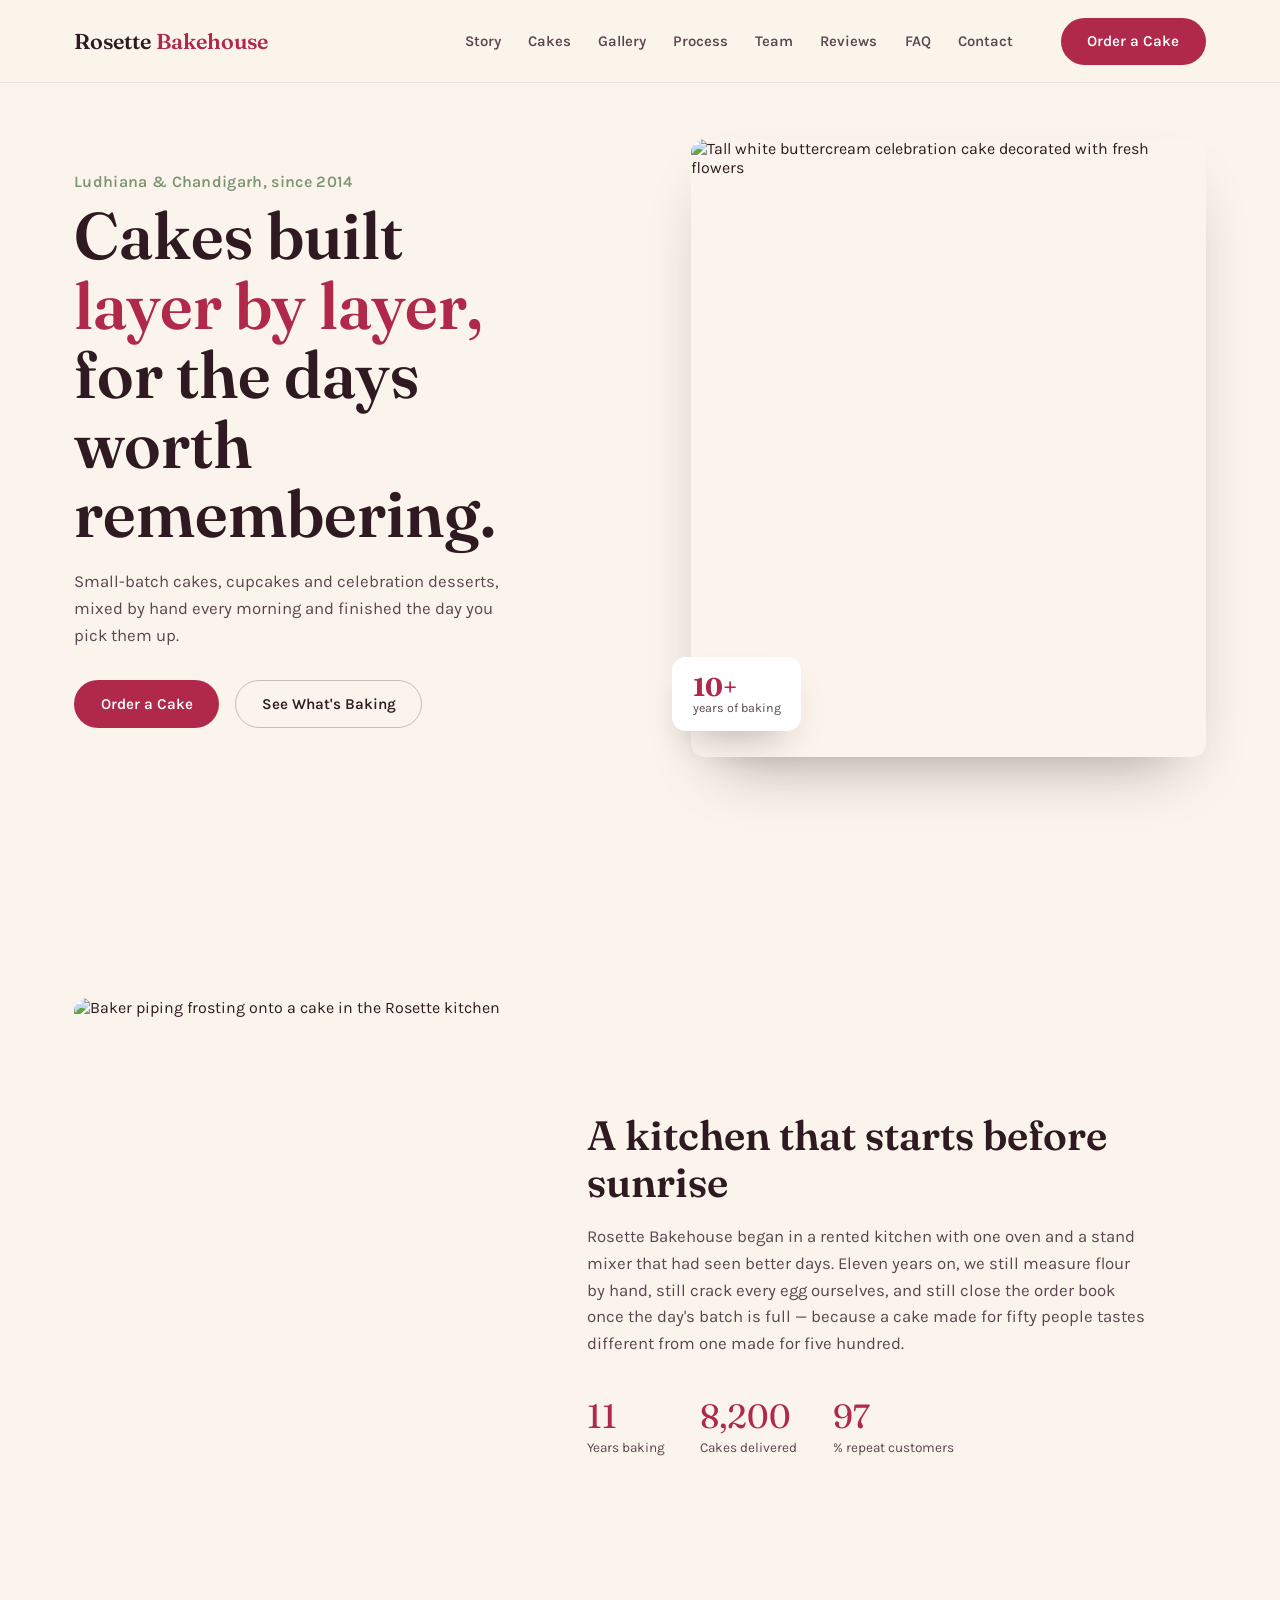
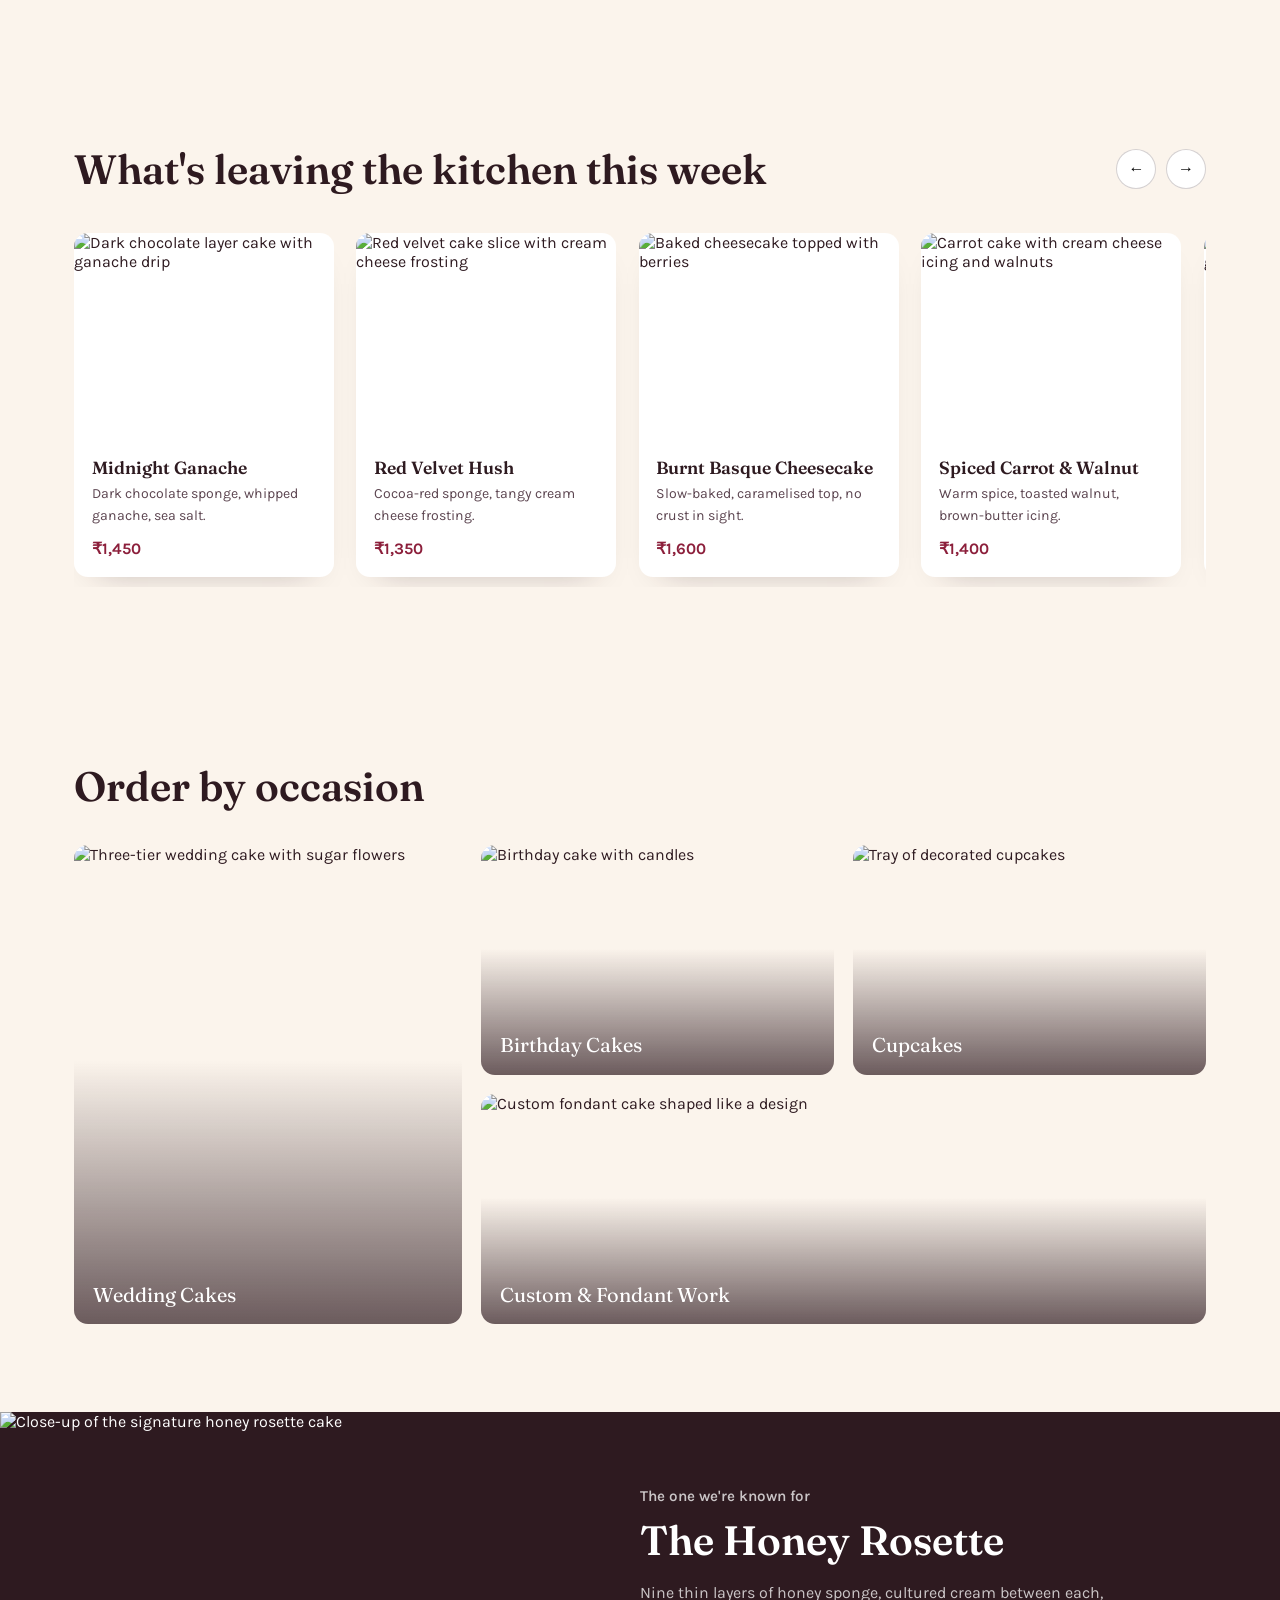
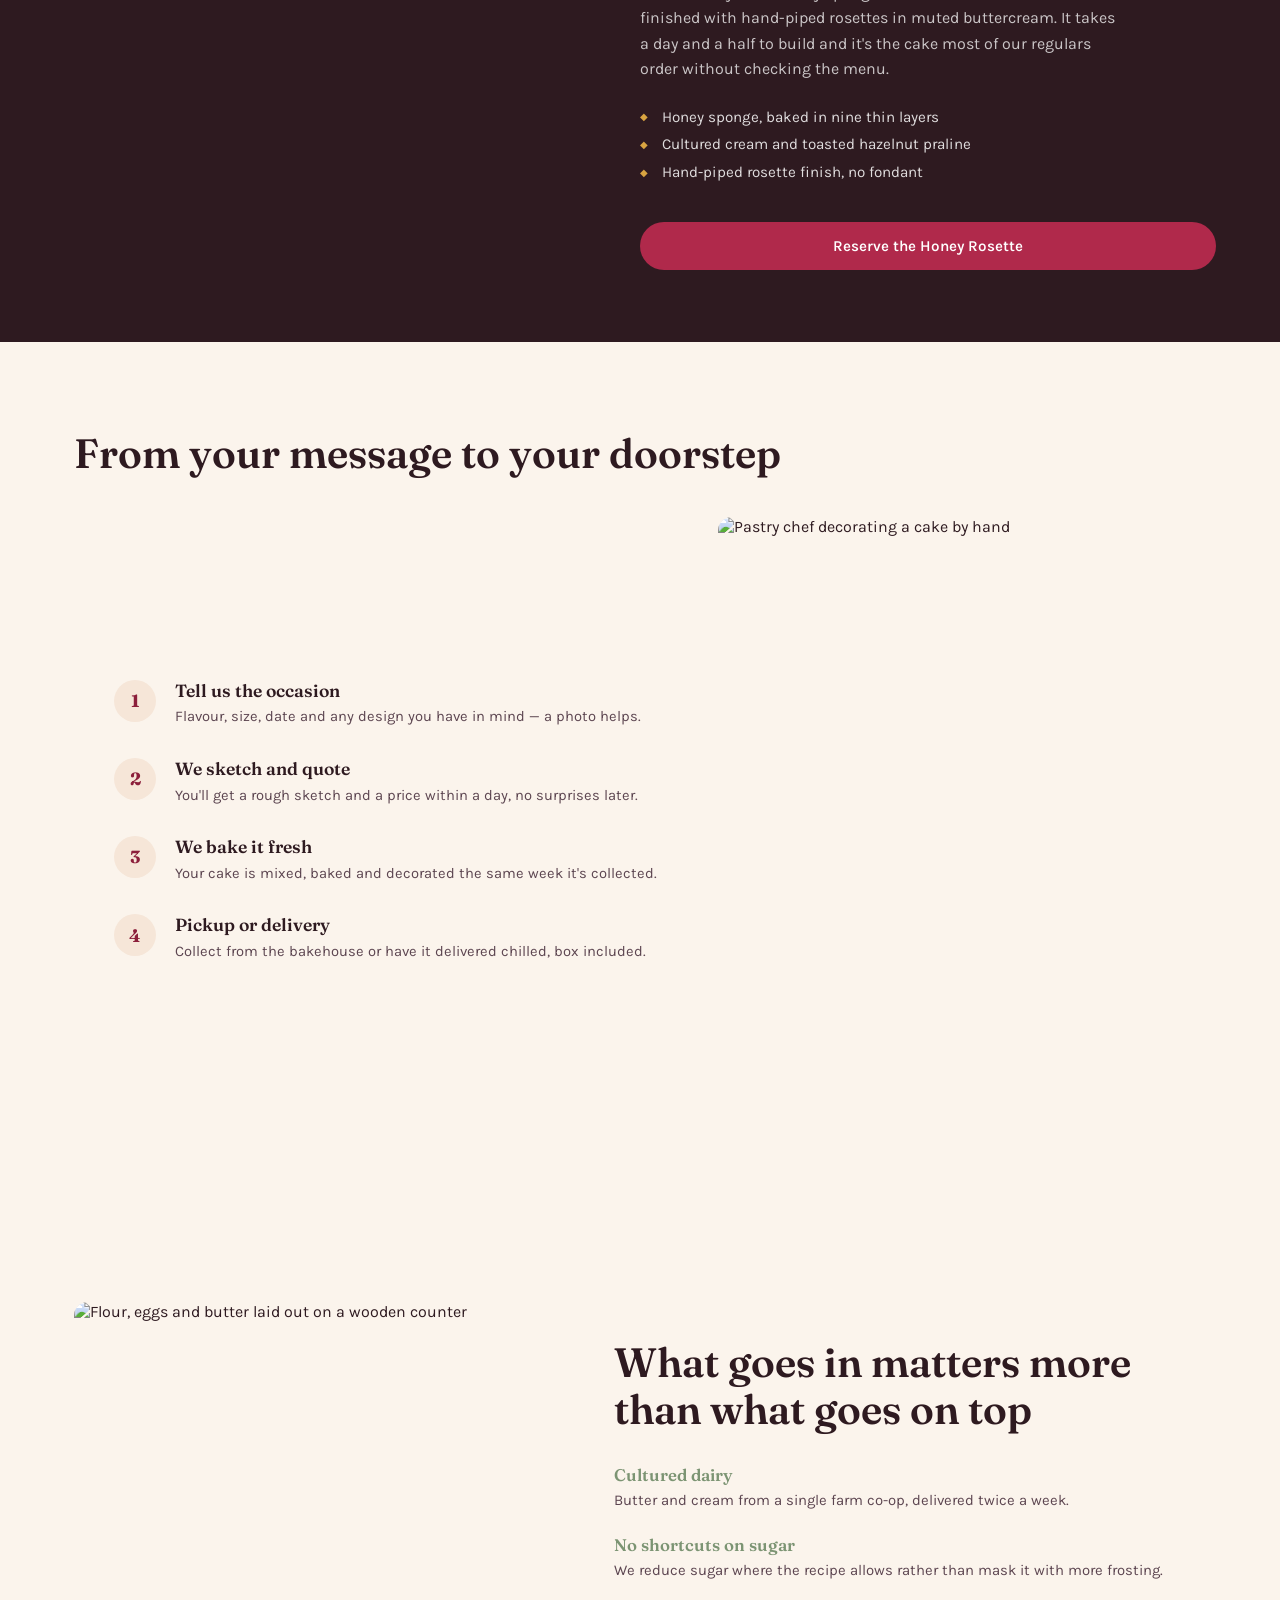
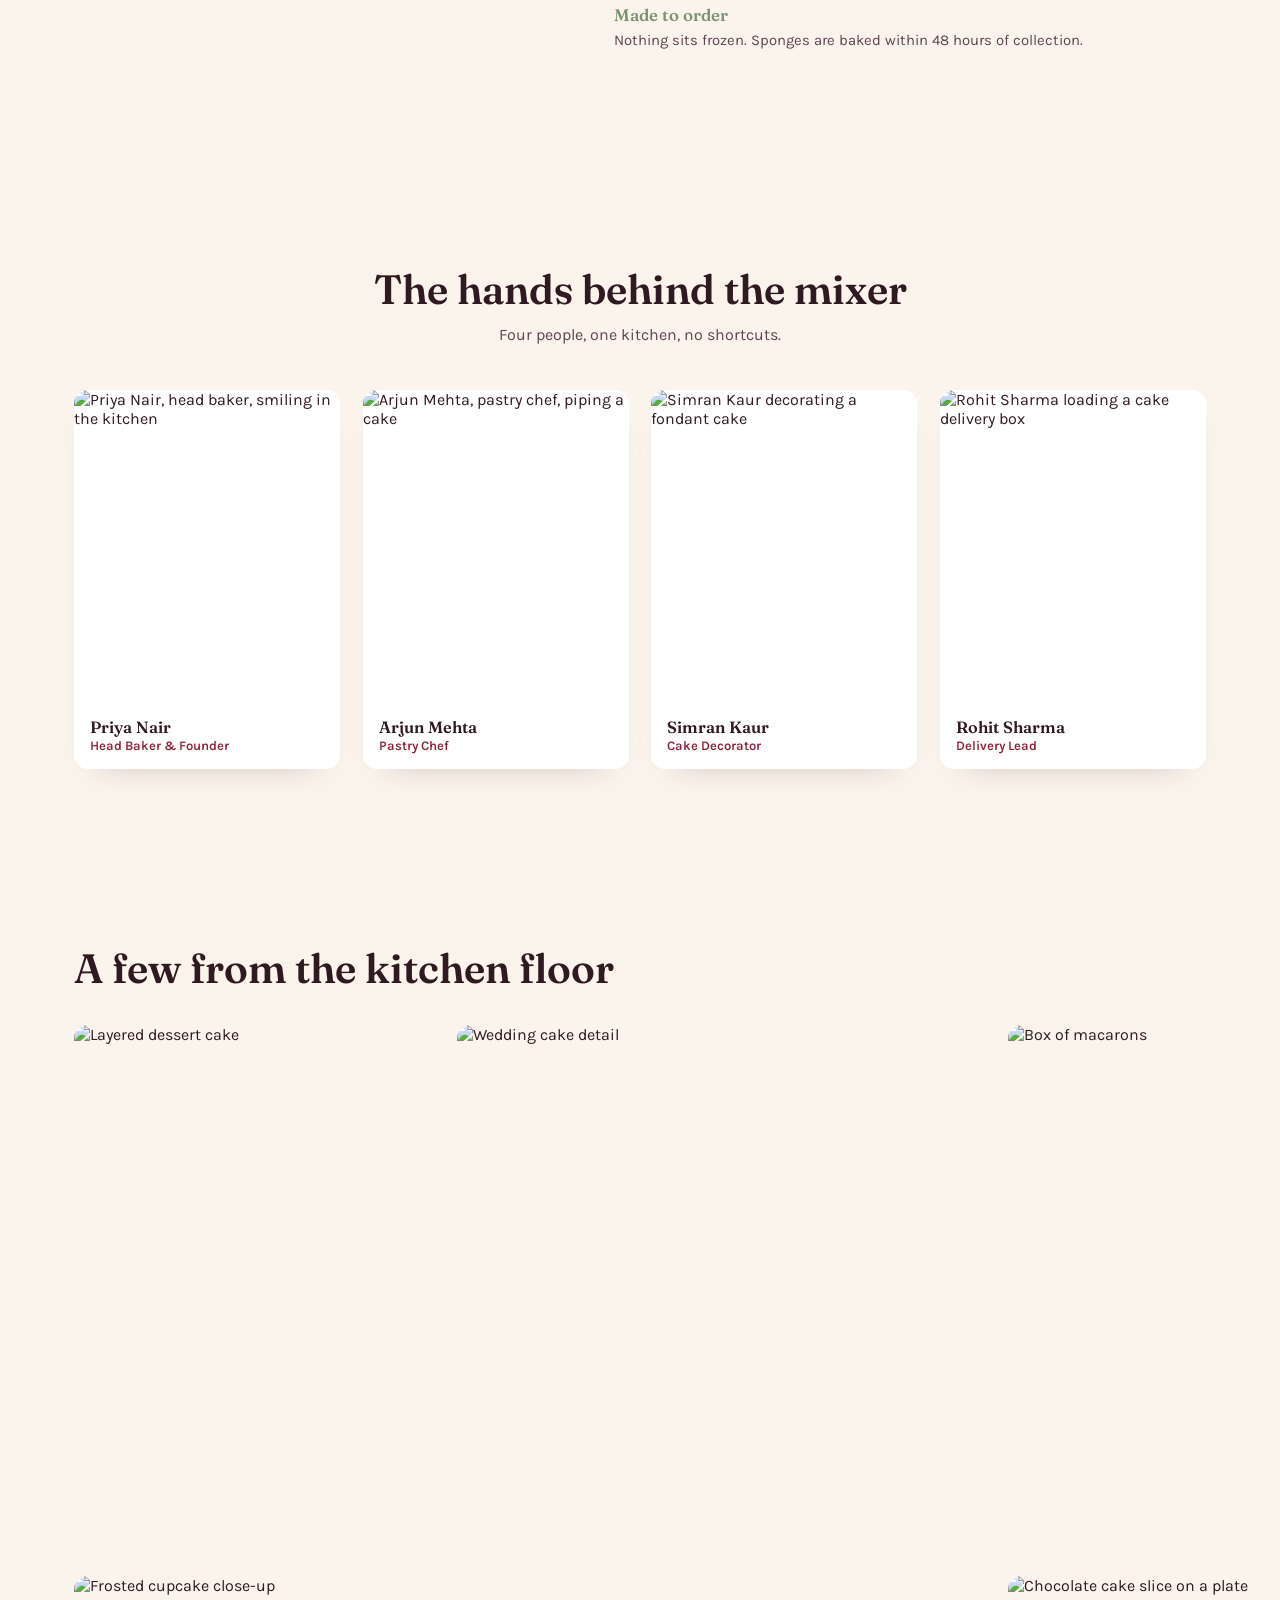
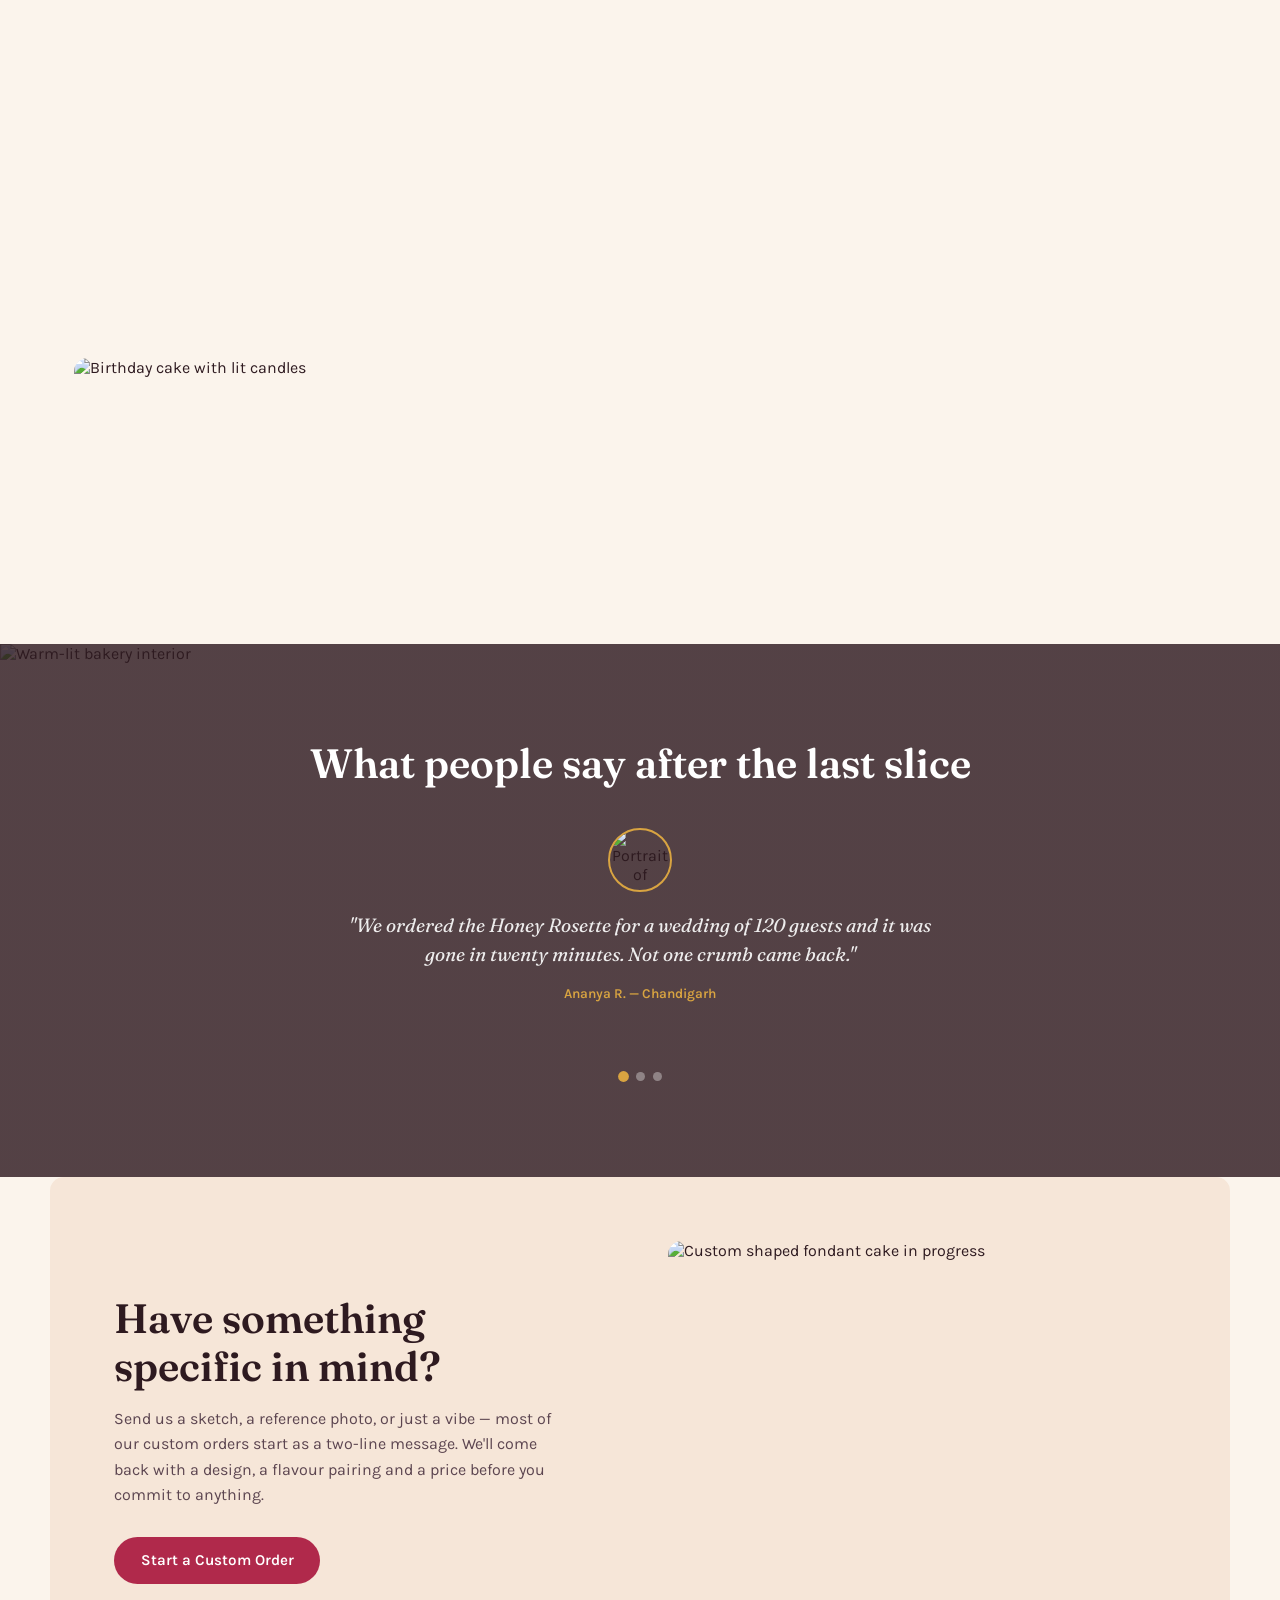
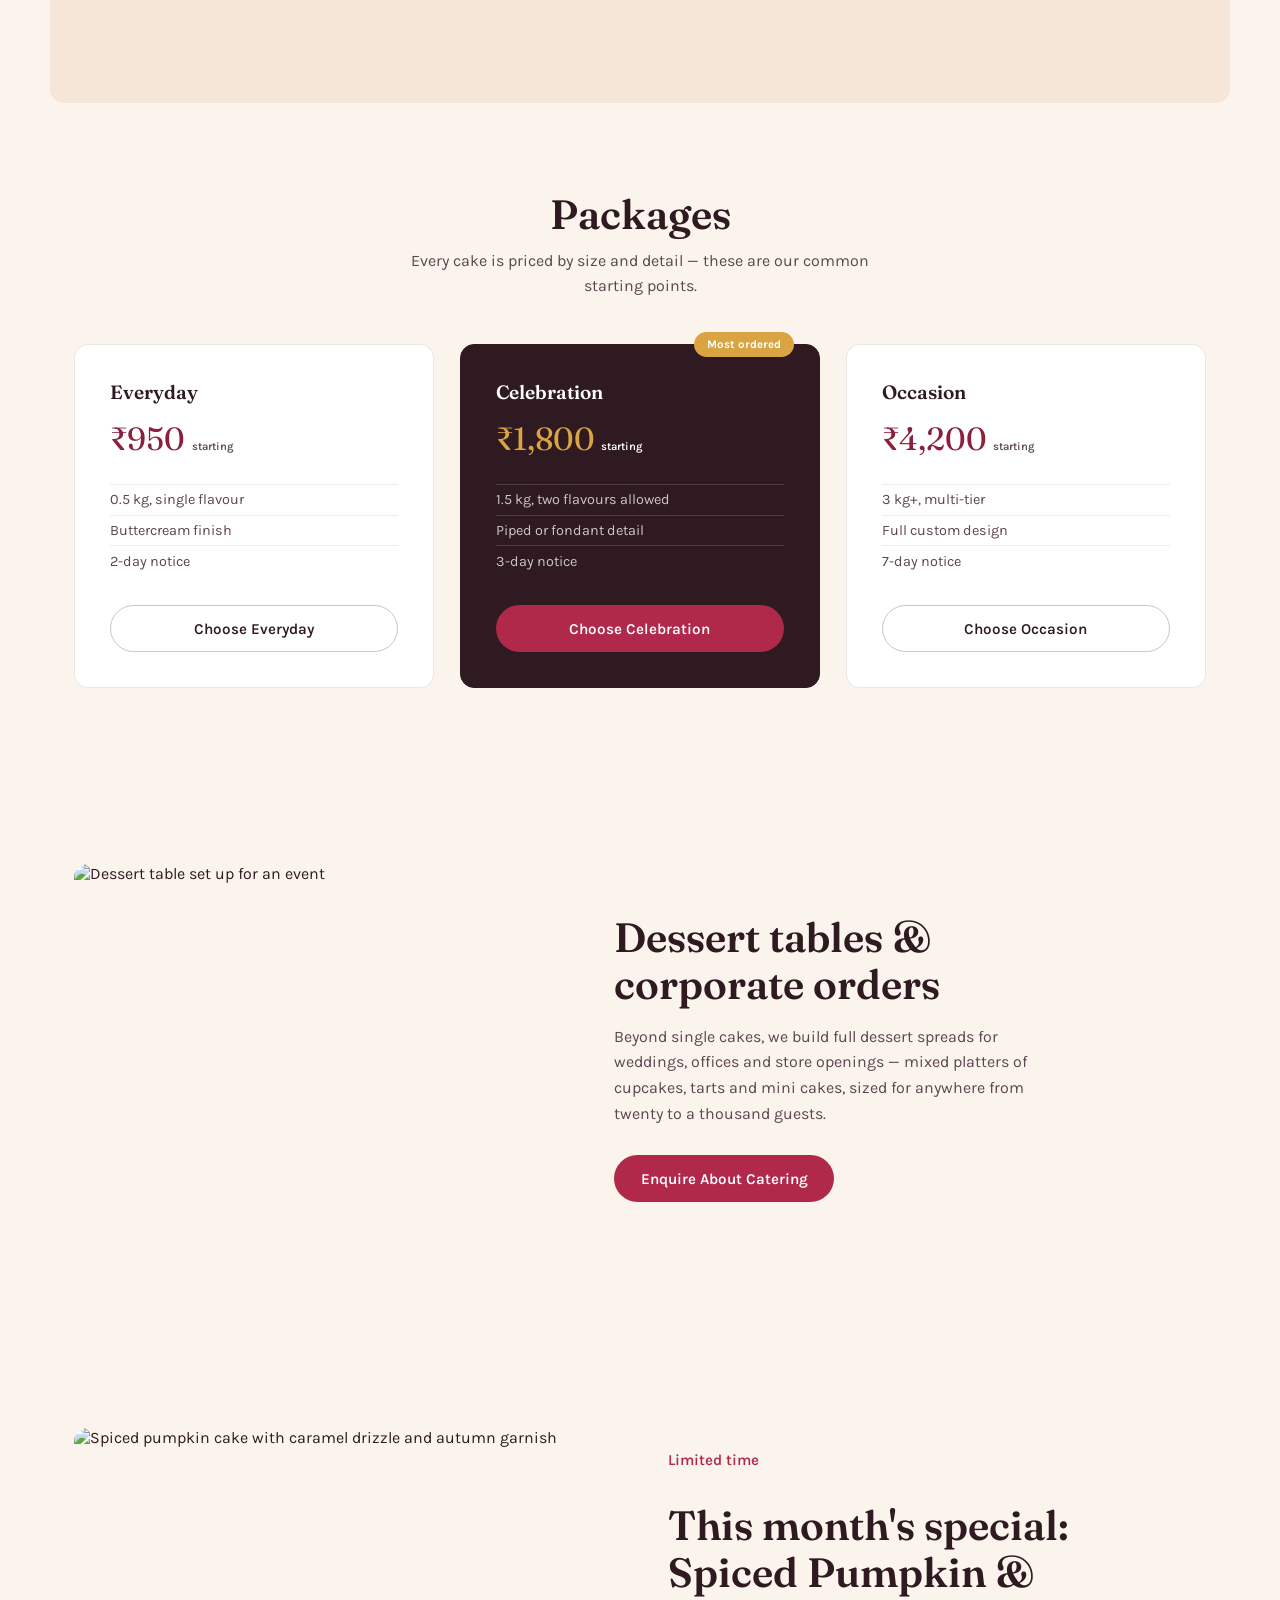
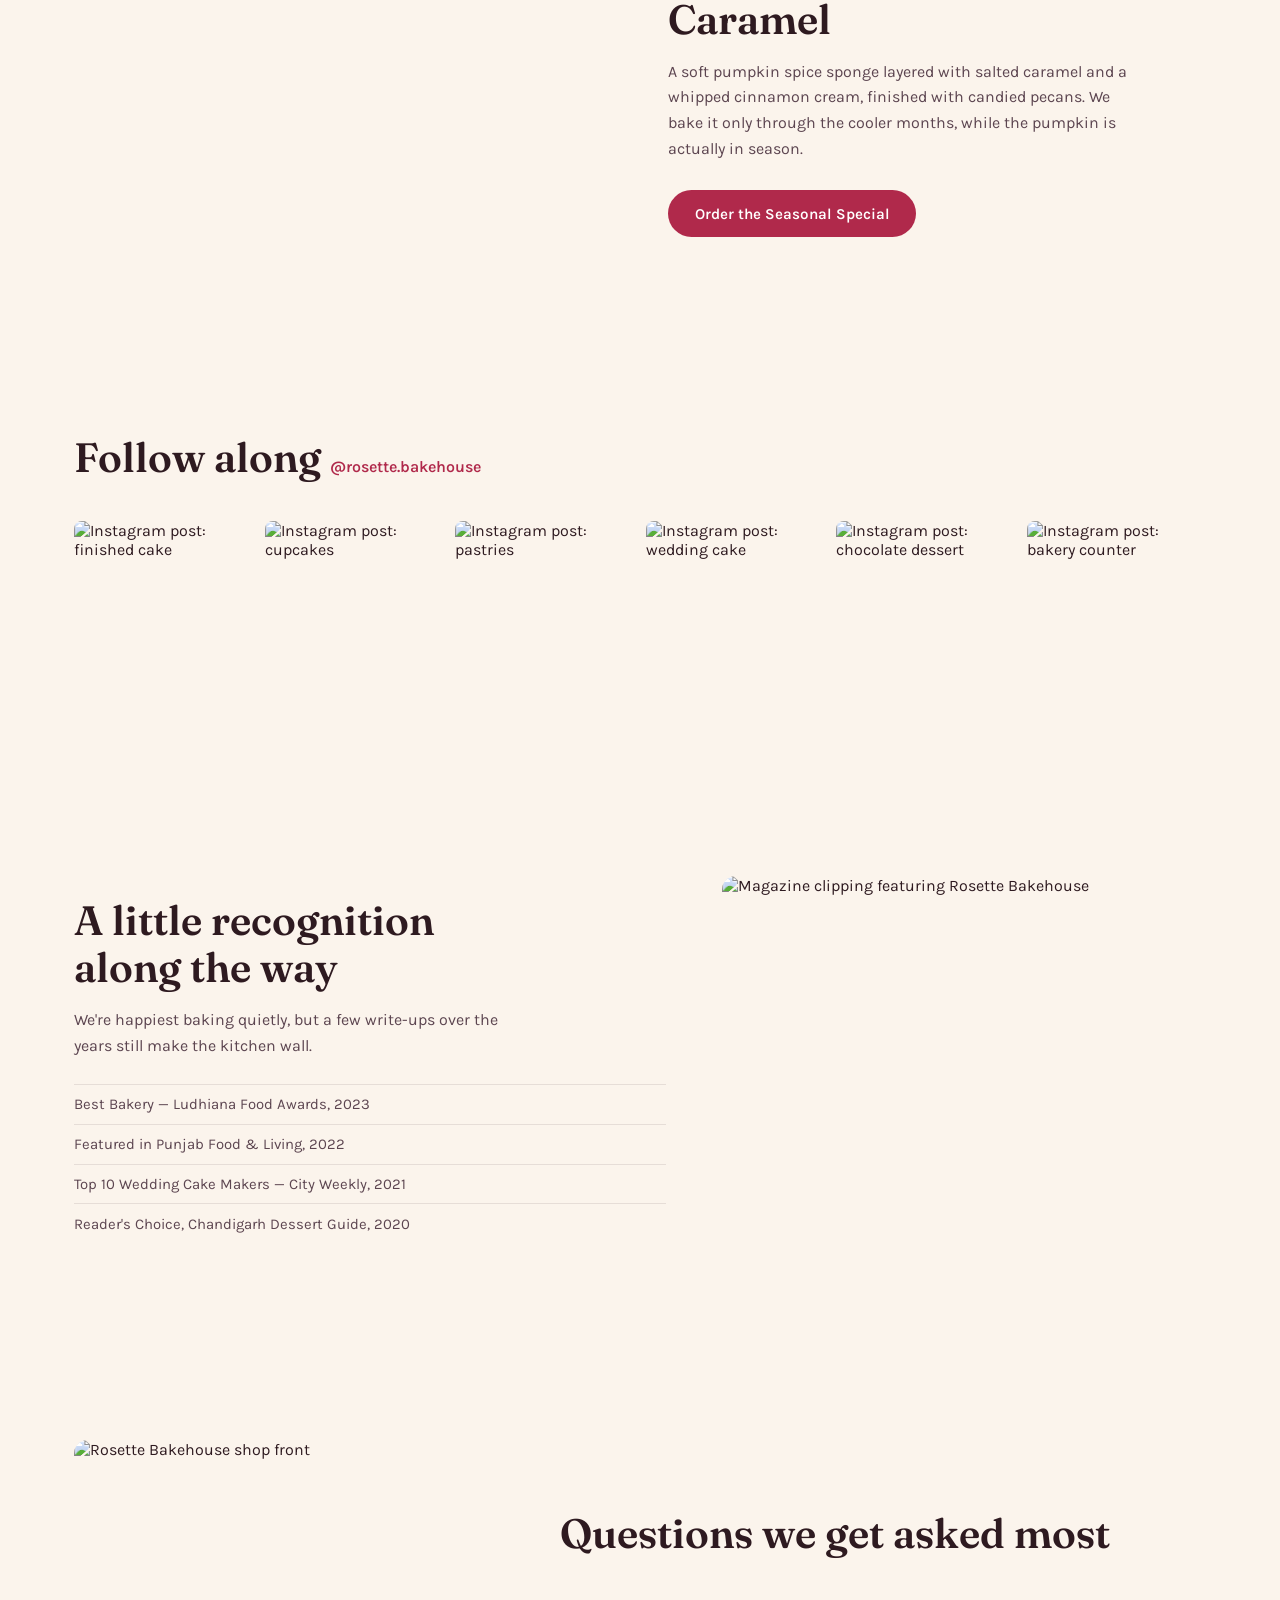
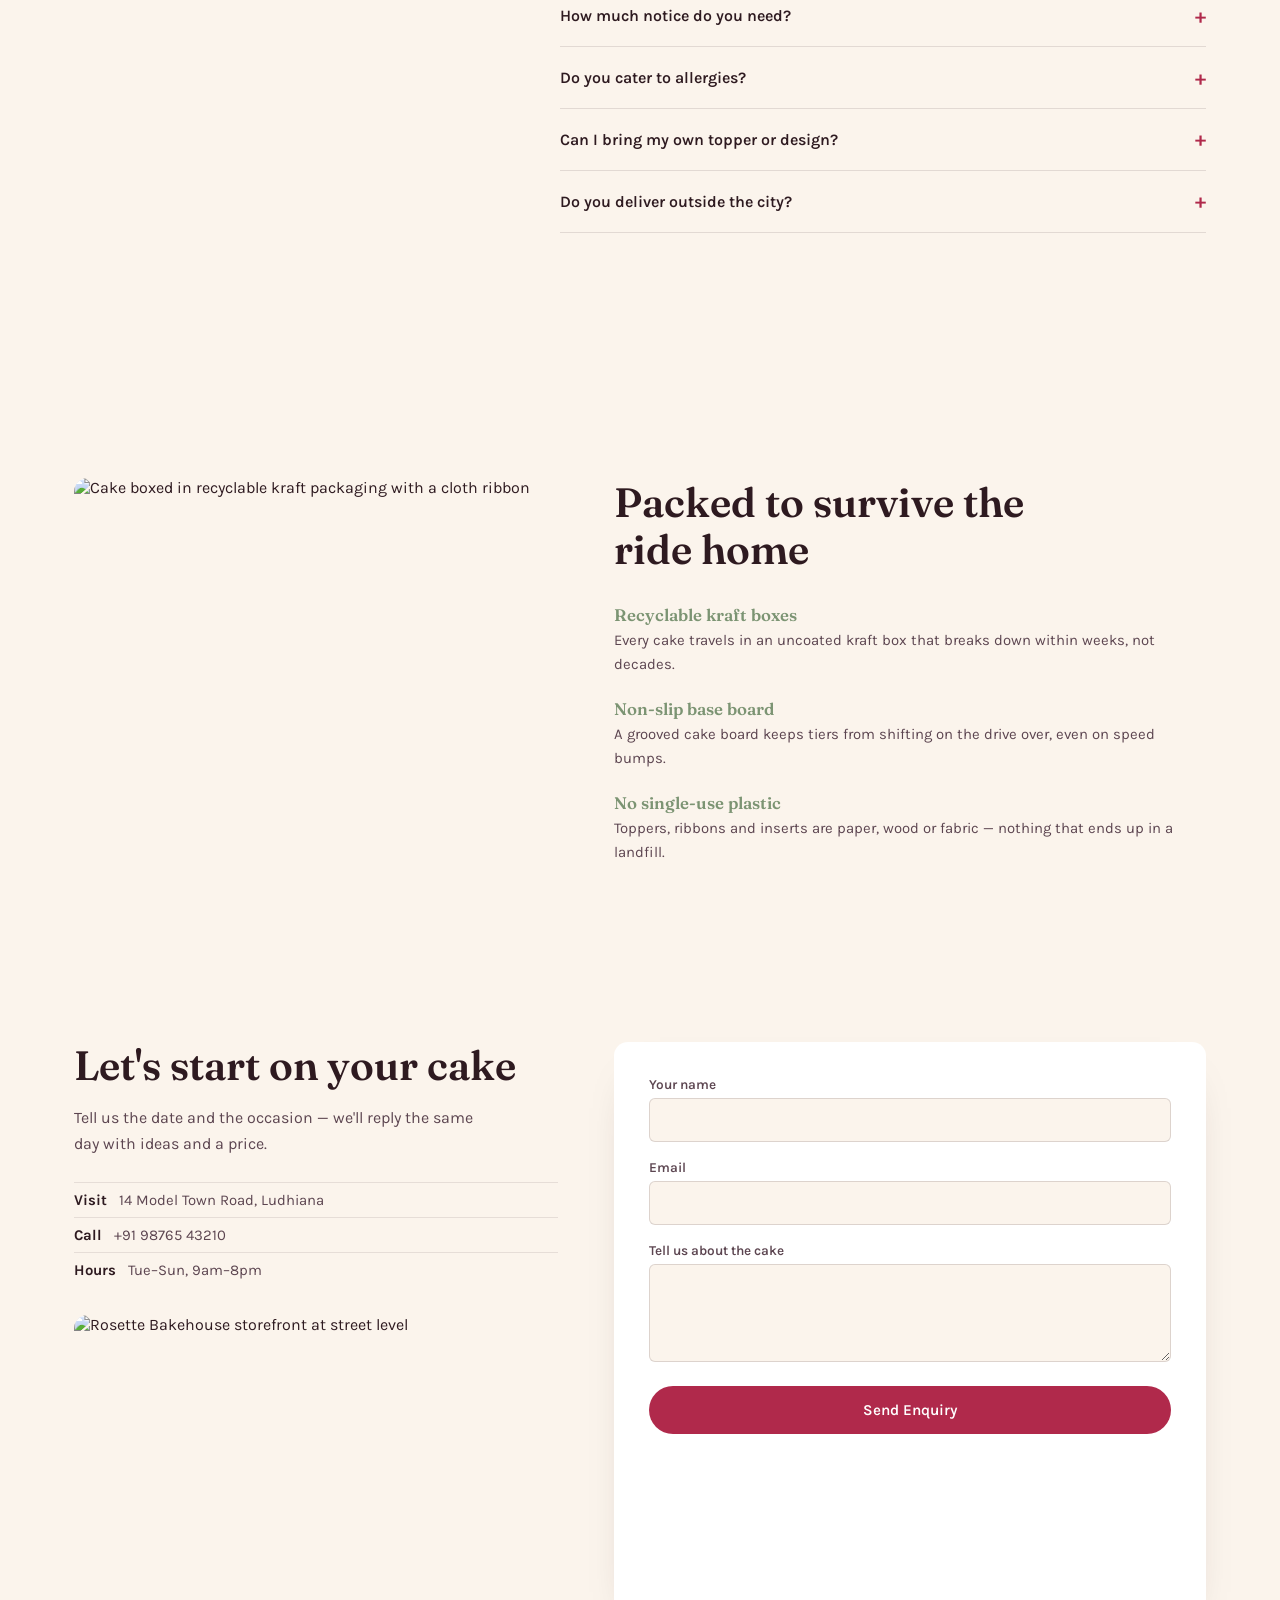
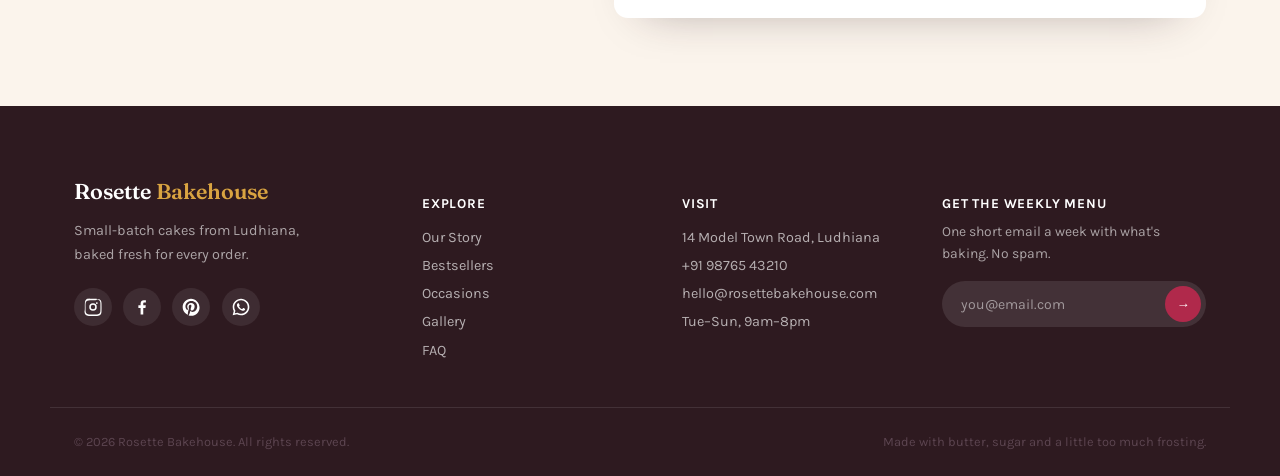
==== index.html @ 39ade0f8 "first commit" ====
<!DOCTYPE html>
<html lang="en">
<head>
<meta charset="UTF-8">
<meta name="viewport" content="width=device-width, initial-scale=1.0">
<title>Rosette Bakehouse — Cakes Built Layer by Layer</title>
<link rel="preconnect" href="https://fonts.googleapis.com">
<link rel="preconnect" href="https://fonts.gstatic.com" crossorigin>
<link href="https://fonts.googleapis.com/css2?family=Fraunces:opsz,wght@9..144,400;9..144,500;9..144,600;9..144,700&family=Karla:wght@400;500;600;700&display=swap" rel="stylesheet">
<link rel="stylesheet" href="style.css">
</head>
<body>

<!-- ===== HEADER ===== -->
<header class="site-header" id="siteHeader">
  <div class="header-inner">
    <a href="#top" class="brand">Rosette <span>Bakehouse</span></a>

    <nav class="main-nav" id="mainNav">
      <a href="#story">Story</a>
      <a href="#bestsellers">Cakes</a>
      <a href="#gallery">Gallery</a>
      <a href="#process">Process</a>
      <a href="#team">Team</a>
      <a href="#testimonials">Reviews</a>
      <a href="#faq">FAQ</a>
      <a href="#contact">Contact</a>
    </nav>

    <a href="#contact" class="btn btn-primary header-cta">Order a Cake</a>

    <button class="hamburger" id="hamburgerBtn" aria-label="Toggle menu" aria-expanded="false">
      <span></span><span></span><span></span>
    </button>
  </div>
</header>

<main id="top">

  <!-- ===== 1. HERO ===== -->
  <section id="hero" class="hero">
    <div class="hero-copy">
      <p class="hero-kicker">Ludhiana &amp; Chandigarh, since 2014</p>
      <h1 class="hero-title">
        <span class="line">Cakes built</span>
        <span class="line">layer by layer,</span>
        <span class="line">for the days</span>
        <span class="line">worth remembering.</span>
      </h1>
      <p class="hero-sub">Small-batch cakes, cupcakes and celebration desserts, mixed by hand every morning and finished the day you pick them up.</p>
      <div class="hero-actions">
        <a href="#contact" class="btn btn-primary">Order a Cake</a>
        <a href="#bestsellers" class="btn btn-ghost">See What's Baking</a>
      </div>
    </div>
    <div class="hero-media">
      <img src="https://loremflickr.com/1000/1200/wedding-cake?lock=1" alt="Tall white buttercream celebration cake decorated with fresh flowers">
      <div class="hero-badge">
        <strong>10+</strong>
        <span>years of baking</span>
      </div>
    </div>
    <div class="scallop-divider" style="--scallop-color: var(--cream);"></div>
  </section>

  <!-- ===== 2. STORY ===== -->
  <section id="story" class="story reveal" data-animate="fade-up">
    <div class="story-media">
      <img src="https://loremflickr.com/700/850/baker,kitchen?lock=2" alt="Baker piping frosting onto a cake in the Rosette kitchen">
    </div>
    <div class="story-copy">
      <h2>A kitchen that starts before sunrise</h2>
      <p>Rosette Bakehouse began in a rented kitchen with one oven and a stand mixer that had seen better days. Eleven years on, we still measure flour by hand, still crack every egg ourselves, and still close the order book once the day's batch is full — because a cake made for fifty people tastes different from one made for five hundred.</p>
      <div class="story-stats">
        <div class="stat" data-count="11"><span class="stat-num">0</span><span class="stat-label">Years baking</span></div>
        <div class="stat" data-count="8200"><span class="stat-num">0</span><span class="stat-label">Cakes delivered</span></div>
        <div class="stat" data-count="97"><span class="stat-num">0</span><span class="stat-label">% repeat customers</span></div>
      </div>
    </div>
  </section>

  <!-- ===== 3. BESTSELLERS ===== -->
  <section id="bestsellers" class="bestsellers reveal" data-animate="fade-up">
    <div class="section-head">
      <h2>What's leaving the kitchen this week</h2>
      <div class="scroll-controls">
        <button class="scroll-btn" id="scrollLeft" aria-label="Scroll left">&#8592;</button>
        <button class="scroll-btn" id="scrollRight" aria-label="Scroll right">&#8594;</button>
      </div>
    </div>
    <div class="bestseller-track" id="bestsellerTrack">
      <article class="cake-card">
        <img src="https://loremflickr.com/500/400/chocolate-cake?lock=3" alt="Dark chocolate layer cake with ganache drip">
        <h3>Midnight Ganache</h3>
        <p>Dark chocolate sponge, whipped ganache, sea salt.</p>
        <span class="price">₹1,450</span>
      </article>
      <article class="cake-card">
        <img src="https://loremflickr.com/500/400/red-velvet-cake?lock=4" alt="Red velvet cake slice with cream cheese frosting">
        <h3>Red Velvet Hush</h3>
        <p>Cocoa-red sponge, tangy cream cheese frosting.</p>
        <span class="price">₹1,350</span>
      </article>
      <article class="cake-card">
        <img src="https://loremflickr.com/500/400/cheesecake?lock=5" alt="Baked cheesecake topped with berries">
        <h3>Burnt Basque Cheesecake</h3>
        <p>Slow-baked, caramelised top, no crust in sight.</p>
        <span class="price">₹1,600</span>
      </article>
      <article class="cake-card">
        <img src="https://loremflickr.com/500/400/carrot-cake?lock=6" alt="Carrot cake with cream cheese icing and walnuts">
        <h3>Spiced Carrot &amp; Walnut</h3>
        <p>Warm spice, toasted walnut, brown-butter icing.</p>
        <span class="price">₹1,400</span>
      </article>
      <article class="cake-card">
        <img src="https://loremflickr.com/500/400/lemon-cake?lock=35" alt="Lemon drizzle cake with citrus glaze">
        <h3>Lemon &amp; Poppy Drizzle</h3>
        <p>Bright citrus crumb, thin sugar glaze.</p>
        <span class="price">₹1,250</span>
      </article>
    </div>
  </section>

  <!-- ===== 4. CATEGORIES ===== -->
  <section id="categories" class="categories reveal" data-animate="stagger">
    <h2>Order by occasion</h2>
    <div class="category-grid">
      <a href="#contact" class="category-tile tile-large">
        <img src="https://loremflickr.com/700/900/wedding-cake?lock=8" alt="Three-tier wedding cake with sugar flowers">
        <span class="tile-label">Wedding Cakes</span>
      </a>
      <a href="#contact" class="category-tile">
        <img src="https://loremflickr.com/600/500/birthday-cake?lock=7" alt="Birthday cake with candles">
        <span class="tile-label">Birthday Cakes</span>
      </a>
      <a href="#contact" class="category-tile">
        <img src="https://loremflickr.com/600/500/cupcake?lock=9" alt="Tray of decorated cupcakes">
        <span class="tile-label">Cupcakes</span>
      </a>
      <a href="#contact" class="category-tile tile-wide">
        <img src="https://loremflickr.com/900/500/custom-cake,fondant?lock=10" alt="Custom fondant cake shaped like a design">
        <span class="tile-label">Custom &amp; Fondant Work</span>
      </a>
    </div>
  </section>

  <!-- ===== 5. SIGNATURE SPOTLIGHT ===== -->
  <section id="signature" class="signature reveal" data-animate="fade-in">
    <div class="signature-media">
      <img src="https://loremflickr.com/900/900/cake,gold?lock=11" alt="Close-up of the signature honey rosette cake">
    </div>
    <div class="signature-copy">
      <p class="eyebrow-plain">The one we're known for</p>
      <h2>The Honey Rosette</h2>
      <p>Nine thin layers of honey sponge, cultured cream between each, finished with hand-piped rosettes in muted buttercream. It takes a day and a half to build and it's the cake most of our regulars order without checking the menu.</p>
      <ul class="signature-list">
        <li>Honey sponge, baked in nine thin layers</li>
        <li>Cultured cream and toasted hazelnut praline</li>
        <li>Hand-piped rosette finish, no fondant</li>
      </ul>
      <a href="#contact" class="btn btn-primary">Reserve the Honey Rosette</a>
    </div>
  </section>

  <!-- ===== 6. PROCESS ===== -->
  <section id="process" class="process reveal" data-animate="fade-up">
    <h2>From your message to your doorstep</h2>
    <div class="process-wrap">
      <ol class="process-steps">
        <li>
          <span class="step-num">1</span>
          <div>
            <h3>Tell us the occasion</h3>
            <p>Flavour, size, date and any design you have in mind — a photo helps.</p>
          </div>
        </li>
        <li>
          <span class="step-num">2</span>
          <div>
            <h3>We sketch and quote</h3>
            <p>You'll get a rough sketch and a price within a day, no surprises later.</p>
          </div>
        </li>
        <li>
          <span class="step-num">3</span>
          <div>
            <h3>We bake it fresh</h3>
            <p>Your cake is mixed, baked and decorated the same week it's collected.</p>
          </div>
        </li>
        <li>
          <span class="step-num">4</span>
          <div>
            <h3>Pickup or delivery</h3>
            <p>Collect from the bakehouse or have it delivered chilled, box included.</p>
          </div>
        </li>
      </ol>
      <div class="process-media">
        <img src="https://loremflickr.com/650/750/pastry-chef,bakery?lock=12" alt="Pastry chef decorating a cake by hand">
      </div>
    </div>
  </section>

  <!-- ===== 7. INGREDIENTS / QUALITY ===== -->
  <section id="ingredients" class="ingredients reveal" data-animate="fade-up">
    <div class="ingredients-media">
      <img src="https://loremflickr.com/800/650/flour,baking-ingredients?lock=13" alt="Flour, eggs and butter laid out on a wooden counter">
    </div>
    <div class="ingredients-copy">
      <h2>What goes in matters more than what goes on top</h2>
      <div class="ingredient-points">
        <div class="point">
          <h3>Cultured dairy</h3>
          <p>Butter and cream from a single farm co-op, delivered twice a week.</p>
        </div>
        <div class="point">
          <h3>No shortcuts on sugar</h3>
          <p>We reduce sugar where the recipe allows rather than mask it with more frosting.</p>
        </div>
        <div class="point">
          <h3>Made to order</h3>
          <p>Nothing sits frozen. Sponges are baked within 48 hours of collection.</p>
        </div>
      </div>
    </div>
  </section>

  <!-- ===== 7b. MEET THE BAKERS ===== -->
  <section id="team" class="team reveal" data-animate="stagger">
    <h2>The hands behind the mixer</h2>
    <p class="section-sub">Four people, one kitchen, no shortcuts.</p>
    <div class="team-grid">
      <article class="team-card">
        <img src="https://loremflickr.com/420/500/baker,woman,portrait?lock=40" alt="Priya Nair, head baker, smiling in the kitchen">
        <h3>Priya Nair</h3>
        <span>Head Baker &amp; Founder</span>
      </article>
      <article class="team-card">
        <img src="https://loremflickr.com/420/500/pastry-chef,man,portrait?lock=41" alt="Arjun Mehta, pastry chef, piping a cake">
        <h3>Arjun Mehta</h3>
        <span>Pastry Chef</span>
      </article>
      <article class="team-card">
        <img src="https://loremflickr.com/420/500/cake-decorator,woman?lock=42" alt="Simran Kaur decorating a fondant cake">
        <h3>Simran Kaur</h3>
        <span>Cake Decorator</span>
      </article>
      <article class="team-card">
        <img src="https://loremflickr.com/420/500/delivery,man,portrait?lock=43" alt="Rohit Sharma loading a cake delivery box">
        <h3>Rohit Sharma</h3>
        <span>Delivery Lead</span>
      </article>
    </div>
  </section>

  <!-- ===== 8. GALLERY ===== -->
  <section id="gallery" class="gallery reveal" data-animate="stagger">
    <h2>A few from the kitchen floor</h2>
    <div class="gallery-grid" id="galleryGrid">
      <img src="https://loremflickr.com/500/500/cake,dessert?lock=14" alt="Layered dessert cake" class="gallery-img">
      <img src="https://loremflickr.com/500/700/wedding-cake?lock=15" alt="Wedding cake detail" class="gallery-img tall">
      <img src="https://loremflickr.com/500/500/macarons?lock=16" alt="Box of macarons" class="gallery-img">
      <img src="https://loremflickr.com/500/500/cupcake,frosting?lock=17" alt="Frosted cupcake close-up" class="gallery-img">
      <img src="https://loremflickr.com/500/700/chocolate-cake?lock=18" alt="Chocolate cake slice on a plate" class="gallery-img tall">
      <img src="https://loremflickr.com/500/500/birthday-cake,candles?lock=19" alt="Birthday cake with lit candles" class="gallery-img">
    </div>
  </section>

  <!-- ===== 9. TESTIMONIALS ===== -->
  <section id="testimonials" class="testimonials reveal" data-animate="fade-in">
    <div class="testimonial-bg">
      <img src="https://loremflickr.com/1600/700/bakery,interior?lock=23" alt="Warm-lit bakery interior">
    </div>
    <div class="testimonial-wrap">
      <h2>What people say after the last slice</h2>
      <div class="testimonial-track" id="testimonialTrack">
        <blockquote class="testimonial active">
          <img src="https://loremflickr.com/100/100/woman,portrait?lock=20" alt="Portrait of Ananya R.">
          <p>"We ordered the Honey Rosette for a wedding of 120 guests and it was gone in twenty minutes. Not one crumb came back."</p>
          <cite>Ananya R. — Chandigarh</cite>
        </blockquote>
        <blockquote class="testimonial">
          <img src="https://loremflickr.com/100/100/man,portrait?lock=21" alt="Portrait of Karan S.">
          <p>"I sent a blurry reference photo of my daughter's favourite cartoon and they nailed the design better than I imagined."</p>
          <cite>Karan S. — Ludhiana</cite>
        </blockquote>
        <blockquote class="testimonial">
          <img src="https://loremflickr.com/100/100/woman,smile?lock=22" alt="Portrait of Meher K.">
          <p>"Genuinely the only bakery I've found where the inside tastes as good as the cake looks. Worth the two-day notice."</p>
          <cite>Meher K. — Mohali</cite>
        </blockquote>
      </div>
      <div class="testimonial-dots" id="testimonialDots"></div>
    </div>
  </section>

  <!-- ===== 10. CUSTOM BUILDER CTA ===== -->
  <section id="builder" class="builder reveal" data-animate="fade-up">
    <div class="builder-copy">
      <h2>Have something specific in mind?</h2>
      <p>Send us a sketch, a reference photo, or just a vibe — most of our custom orders start as a two-line message. We'll come back with a design, a flavour pairing and a price before you commit to anything.</p>
      <a href="#contact" class="btn btn-primary">Start a Custom Order</a>
    </div>
    <div class="builder-media">
      <img src="https://loremflickr.com/750/600/custom-cake,fondant?lock=24" alt="Custom shaped fondant cake in progress">
    </div>
  </section>

  <!-- ===== 11. PRICING ===== -->
  <section id="pricing" class="pricing reveal" data-animate="stagger">
    <h2>Packages</h2>
    <p class="section-sub">Every cake is priced by size and detail — these are our common starting points.</p>
    <div class="pricing-grid">
      <div class="price-card">
        <h3>Everyday</h3>
        <p class="price-amount">₹950<span>starting</span></p>
        <ul>
          <li>0.5 kg, single flavour</li>
          <li>Buttercream finish</li>
          <li>2-day notice</li>
        </ul>
        <a href="#contact" class="btn btn-ghost">Choose Everyday</a>
      </div>
      <div class="price-card featured">
        <span class="badge">Most ordered</span>
        <h3>Celebration</h3>
        <p class="price-amount">₹1,800<span>starting</span></p>
        <ul>
          <li>1.5 kg, two flavours allowed</li>
          <li>Piped or fondant detail</li>
          <li>3-day notice</li>
        </ul>
        <a href="#contact" class="btn btn-primary">Choose Celebration</a>
      </div>
      <div class="price-card">
        <h3>Occasion</h3>
        <p class="price-amount">₹4,200<span>starting</span></p>
        <ul>
          <li>3 kg+, multi-tier</li>
          <li>Full custom design</li>
          <li>7-day notice</li>
        </ul>
        <a href="#contact" class="btn btn-ghost">Choose Occasion</a>
      </div>
    </div>
  </section>

  <!-- ===== 12. EVENTS & CATERING ===== -->
  <section id="events" class="events reveal" data-animate="fade-up">
    <div class="events-media">
      <img src="https://loremflickr.com/800/650/catering,dessert-table?lock=26" alt="Dessert table set up for an event">
    </div>
    <div class="events-copy">
      <h2>Dessert tables &amp; corporate orders</h2>
      <p>Beyond single cakes, we build full dessert spreads for weddings, offices and store openings — mixed platters of cupcakes, tarts and mini cakes, sized for anywhere from twenty to a thousand guests.</p>
      <a href="#contact" class="btn btn-primary">Enquire About Catering</a>
    </div>
  </section>

  <!-- ===== 12b. SEASONAL SPECIALS ===== -->
  <section id="seasonal" class="seasonal reveal" data-animate="fade-up">
    <div class="seasonal-media">
      <img src="https://loremflickr.com/800/650/pumpkin-cake,spiced-dessert?lock=44" alt="Spiced pumpkin cake with caramel drizzle and autumn garnish">
    </div>
    <div class="seasonal-copy">
      <p class="eyebrow-plain">Limited time</p>
      <h2>This month's special: Spiced Pumpkin &amp; Caramel</h2>
      <p>A soft pumpkin spice sponge layered with salted caramel and a whipped cinnamon cream, finished with candied pecans. We bake it only through the cooler months, while the pumpkin is actually in season.</p>
      <a href="#contact" class="btn btn-primary">Order the Seasonal Special</a>
    </div>
  </section>

  <!-- ===== 13. INSTAGRAM STRIP ===== -->
  <section id="instagram" class="instagram reveal" data-animate="stagger">
    <div class="section-head">
      <h2>Follow along <span class="handle">@rosette.bakehouse</span></h2>
    </div>
    <div class="insta-grid">
      <img src="https://loremflickr.com/400/400/cake?lock=27" alt="Instagram post: finished cake">
      <img src="https://loremflickr.com/400/400/cupcake?lock=28" alt="Instagram post: cupcakes">
      <img src="https://loremflickr.com/400/400/pastry?lock=29" alt="Instagram post: pastries">
      <img src="https://loremflickr.com/400/400/wedding-cake?lock=30" alt="Instagram post: wedding cake">
      <img src="https://loremflickr.com/400/400/chocolate-dessert?lock=31" alt="Instagram post: chocolate dessert">
      <img src="https://loremflickr.com/400/400/bakery?lock=32" alt="Instagram post: bakery counter">
    </div>
  </section>

  <!-- ===== 13b. PRESS & AWARDS ===== -->
  <section id="press" class="press reveal" data-animate="fade-in">
    <div class="press-copy">
      <h2>A little recognition along the way</h2>
      <p>We're happiest baking quietly, but a few write-ups over the years still make the kitchen wall.</p>
      <ul class="press-list">
        <li>Best Bakery — Ludhiana Food Awards, 2023</li>
        <li>Featured in Punjab Food &amp; Living, 2022</li>
        <li>Top 10 Wedding Cake Makers — City Weekly, 2021</li>
        <li>Reader's Choice, Chandigarh Dessert Guide, 2020</li>
      </ul>
    </div>
    <div class="press-media">
      <img src="https://loremflickr.com/700/560/newspaper,magazine-feature?lock=45" alt="Magazine clipping featuring Rosette Bakehouse">
    </div>
  </section>

  <!-- ===== 14. FAQ ===== -->
  <section id="faq" class="faq reveal" data-animate="fade-up">
    <div class="faq-media">
      <img src="https://loremflickr.com/700/750/bakery,shop-front?lock=33" alt="Rosette Bakehouse shop front">
    </div>
    <div class="faq-copy">
      <h2>Questions we get asked most</h2>
      <div class="accordion" id="accordion">
        <div class="accordion-item">
          <button class="accordion-trigger">How much notice do you need? <span>+</span></button>
          <div class="accordion-panel"><p>Two days for everyday cakes, three for celebration cakes, and a week or more for large tiered or fully custom designs.</p></div>
        </div>
        <div class="accordion-item">
          <button class="accordion-trigger">Do you cater to allergies? <span>+</span></button>
          <div class="accordion-panel"><p>We offer eggless and gluten-aware sponges on most designs. Let us know at the time of ordering so we can plan the kitchen line accordingly.</p></div>
        </div>
        <div class="accordion-item">
          <button class="accordion-trigger">Can I bring my own topper or design? <span>+</span></button>
          <div class="accordion-panel"><p>Absolutely — send a photo or sketch and we'll quote based on the detail involved.</p></div>
        </div>
        <div class="accordion-item">
          <button class="accordion-trigger">Do you deliver outside the city? <span>+</span></button>
          <div class="accordion-panel"><p>We deliver across Ludhiana and Chandigarh directly, and can arrange chilled courier for nearby towns on request.</p></div>
        </div>
      </div>
    </div>
  </section>

  <!-- ===== 14b. PACKAGING ===== -->
  <section id="packaging" class="packaging reveal" data-animate="fade-up">
    <div class="packaging-media">
      <img src="https://loremflickr.com/800/650/kraft-box,eco-packaging?lock=46" alt="Cake boxed in recyclable kraft packaging with a cloth ribbon">
    </div>
    <div class="packaging-copy">
      <h2>Packed to survive the ride home</h2>
      <div class="ingredient-points">
        <div class="point">
          <h3>Recyclable kraft boxes</h3>
          <p>Every cake travels in an uncoated kraft box that breaks down within weeks, not decades.</p>
        </div>
        <div class="point">
          <h3>Non-slip base board</h3>
          <p>A grooved cake board keeps tiers from shifting on the drive over, even on speed bumps.</p>
        </div>
        <div class="point">
          <h3>No single-use plastic</h3>
          <p>Toppers, ribbons and inserts are paper, wood or fabric — nothing that ends up in a landfill.</p>
        </div>
      </div>
    </div>
  </section>

  <!-- ===== 15. CONTACT / NEWSLETTER ===== -->
  <section id="contact" class="contact reveal" data-animate="fade-up">
    <div class="contact-grid">
      <div class="contact-info">
        <h2>Let's start on your cake</h2>
        <p>Tell us the date and the occasion — we'll reply the same day with ideas and a price.</p>
        <ul class="contact-list">
          <li><strong>Visit</strong> 14 Model Town Road, Ludhiana</li>
          <li><strong>Call</strong> +91 98765 43210</li>
          <li><strong>Hours</strong> Tue–Sun, 9am–8pm</li>
        </ul>
        <img class="contact-image" src="https://loremflickr.com/700/450/bakery,storefront?lock=34" alt="Rosette Bakehouse storefront at street level">
      </div>
      <form class="contact-form" id="contactForm">
        <label>Your name
          <input type="text" name="name" required>
        </label>
        <label>Email
          <input type="email" name="email" required>
        </label>
        <label>Tell us about the cake
          <textarea name="message" rows="4" required></textarea>
        </label>
        <button type="submit" class="btn btn-primary">Send Enquiry</button>
        <p class="form-success" id="formSuccess">Thanks — we'll be in touch within a day.</p>
      </form>
    </div>
  </section>

</main>

<!-- ===== FOOTER ===== -->
<footer class="site-footer">
  <div class="footer-top">
    <div class="footer-brand">
      <a href="#top" class="brand">Rosette <span>Bakehouse</span></a>
      <p>Small-batch cakes from Ludhiana, baked fresh for every order.</p>
      <div class="social-icons">
        <a href="#" aria-label="Instagram" class="social-icon">
          <svg viewBox="0 0 24 24" width="20" height="20"><path fill="currentColor" d="M12 2.2c3.2 0 3.6 0 4.9.07 1.2.06 2 .24 2.4.42.6.23 1 .5 1.5.99.5.5.75.9.98 1.5.18.4.36 1.2.42 2.4.06 1.3.07 1.7.07 4.9s0 3.6-.07 4.9c-.06 1.2-.24 2-.42 2.4-.23.6-.5 1-.98 1.5-.5.5-.9.75-1.5.98-.4.18-1.2.36-2.4.42-1.3.06-1.7.07-4.9.07s-3.6 0-4.9-.07c-1.2-.06-2-.24-2.4-.42-.6-.23-1-.5-1.5-.98-.5-.5-.75-.9-.98-1.5-.18-.4-.36-1.2-.42-2.4C2.2 15.6 2.2 15.2 2.2 12s0-3.6.07-4.9c.06-1.2.24-2 .42-2.4.23-.6.5-1 .98-1.5.5-.5.9-.75 1.5-.98.4-.18 1.2-.36 2.4-.42C8.4 2.2 8.8 2.2 12 2.2zm0 1.8c-3.15 0-3.52 0-4.76.07-1 .05-1.5.2-1.86.34-.47.18-.8.4-1.15.75-.35.35-.57.68-.75 1.15-.14.36-.3.86-.34 1.86C3.07 8.46 3.07 8.83 3.07 12s0 3.52.07 4.76c.05 1 .2 1.5.34 1.86.18.47.4.8.75 1.15.35.35.68.57 1.15.75.36.14.86.3 1.86.34 1.24.07 1.61.07 4.76.07s3.52 0 4.76-.07c1-.05 1.5-.2 1.86-.34.47-.18.8-.4 1.15-.75.35-.35.57-.68.75-1.15.14-.36.3-.86.34-1.86.07-1.24.07-1.61.07-4.76s0-3.52-.07-4.76c-.05-1-.2-1.5-.34-1.86a3 3 0 0 0-.75-1.15 3 3 0 0 0-1.15-.75c-.36-.14-.86-.3-1.86-.34C15.52 4 15.15 4 12 4zm0 3.5a4.5 4.5 0 1 1 0 9 4.5 4.5 0 0 1 0-9zm0 1.8a2.7 2.7 0 1 0 0 5.4 2.7 2.7 0 0 0 0-5.4zm5.65-2a1.05 1.05 0 1 1-2.1 0 1.05 1.05 0 0 1 2.1 0z"/></svg>
        </a>
        <a href="#" aria-label="Facebook" class="social-icon">
          <svg viewBox="0 0 24 24" width="20" height="20"><path fill="currentColor" d="M13.5 21v-7.9h2.66l.4-3.09H13.5V8.1c0-.9.25-1.5 1.53-1.5h1.63V3.9c-.28-.04-1.25-.12-2.38-.12-2.35 0-3.96 1.44-3.96 4.07v2.14H7.65v3.09h2.67V21h3.18z"/></svg>
        </a>
        <a href="#" aria-label="Pinterest" class="social-icon">
          <svg viewBox="0 0 24 24" width="20" height="20"><path fill="currentColor" d="M12 2C6.48 2 2 6.48 2 12c0 4.24 2.63 7.86 6.35 9.32-.09-.79-.17-2.01.03-2.88.19-.79 1.22-5.02 1.22-5.02s-.31-.62-.31-1.54c0-1.44.84-2.52 1.87-2.52.88 0 1.31.66 1.31 1.45 0 .88-.56 2.21-.85 3.44-.24 1.02.51 1.86 1.52 1.86 1.82 0 3.22-1.92 3.22-4.7 0-2.46-1.77-4.18-4.29-4.18-2.92 0-4.64 2.19-4.64 4.45 0 .88.34 1.83.76 2.34.08.1.1.19.07.29-.08.33-.26 1.02-.29 1.16-.05.19-.16.23-.37.14-1.38-.64-2.24-2.65-2.24-4.27 0-3.48 2.53-6.68 7.29-6.68 3.83 0 6.8 2.73 6.8 6.37 0 3.8-2.4 6.86-5.72 6.86-1.12 0-2.17-.58-2.53-1.27l-.69 2.62c-.25.96-.92 2.16-1.37 2.9.99.31 2.04.47 3.15.47 5.52 0 10-4.48 10-10S17.52 2 12 2z"/></svg>
        </a>
        <a href="#" aria-label="WhatsApp" class="social-icon">
          <svg viewBox="0 0 24 24" width="20" height="20"><path fill="currentColor" d="M12.02 2C6.5 2 2.03 6.47 2.03 12c0 1.77.46 3.45 1.28 4.93L2 22l5.2-1.36a9.9 9.9 0 0 0 4.82 1.23h.01c5.52 0 10-4.47 10-10S17.54 2 12.02 2zm0 18.1a8.1 8.1 0 0 1-4.13-1.13l-.3-.18-3.09.81.82-3-.19-.31A8.08 8.08 0 0 1 3.93 12c0-4.47 3.63-8.1 8.09-8.1 4.46 0 8.08 3.63 8.08 8.1 0 4.47-3.62 8.1-8.08 8.1zm4.44-6.06c-.24-.12-1.43-.7-1.65-.79-.22-.08-.38-.12-.55.12-.16.24-.63.79-.77.95-.14.16-.28.18-.52.06-.24-.12-1.02-.38-1.94-1.2-.72-.64-1.2-1.43-1.34-1.67-.14-.24-.02-.37.11-.49.11-.11.24-.28.36-.42.12-.14.16-.24.24-.4.08-.16.04-.3-.02-.42-.06-.12-.55-1.33-.76-1.82-.2-.48-.4-.42-.55-.42-.14 0-.3-.02-.46-.02s-.42.06-.64.3c-.22.24-.85.83-.85 2.02 0 1.19.87 2.34 1 2.5.12.16 1.7 2.6 4.13 3.64.58.25 1.03.4 1.38.51.58.18 1.11.16 1.53.1.47-.07 1.43-.58 1.63-1.15.2-.56.2-1.04.14-1.15-.06-.1-.22-.16-.46-.28z"/></svg>
        </a>
      </div>
    </div>

    <div class="footer-links">
      <h4>Explore</h4>
      <a href="#story">Our Story</a>
      <a href="#bestsellers">Bestsellers</a>
      <a href="#categories">Occasions</a>
      <a href="#gallery">Gallery</a>
      <a href="#faq">FAQ</a>
    </div>

    <div class="footer-links">
      <h4>Visit</h4>
      <a href="#contact">14 Model Town Road, Ludhiana</a>
      <a href="tel:+919876543210">+91 98765 43210</a>
      <a href="mailto:hello@rosettebakehouse.com">hello@rosettebakehouse.com</a>
      <a href="#contact">Tue–Sun, 9am–8pm</a>
    </div>

    <div class="footer-newsletter">
      <h4>Get the weekly menu</h4>
      <p>One short email a week with what's baking. No spam.</p>
      <form class="mini-newsletter" id="footerForm">
        <input type="email" placeholder="you@email.com" required>
        <button type="submit" aria-label="Subscribe">&#8594;</button>
      </form>
    </div>
  </div>

  <div class="footer-bottom">
    <p>&copy; <span id="year"></span> Rosette Bakehouse. All rights reserved.</p>
    <p>Made with butter, sugar and a little too much frosting.</p>
  </div>

  <button class="back-to-top" id="backToTop" aria-label="Back to top">&#8593;</button>
</footer>

<script src="script.js"></script>
</body>
</html>
---- style.css ----
/* =========================================================
   ROSETTE BAKEHOUSE — design tokens
   ========================================================= */
:root{
  --cream:#FBF4EC;
  --shell:#F6E6D8;
  --ink:#2E1A20;
  --ink-soft:#5C4550;
  --raspberry:#B0294B;
  --raspberry-dark:#8C1F3B;
  --pistachio:#7C9473;
  --gold:#D9A441;
  --white:#FFFFFF;

  --font-display:'Fraunces', serif;
  --font-body:'Karla', sans-serif;

  --radius-sm:6px;
  --radius-md:14px;
  --max-w:1180px;
  --ease:cubic-bezier(.25,.8,.25,1);
}

@media (prefers-reduced-motion: reduce){
  *{ animation-duration:0.001ms !important; animation-iteration-count:1 !important; transition-duration:0.001ms !important; scroll-behavior:auto !important; }
}

*,*::before,*::after{ box-sizing:border-box; }
html{ scroll-behavior:smooth; }
body{
  margin:0;
  font-family:var(--font-body);
  color:var(--ink);
  background:var(--cream);
  -webkit-font-smoothing:antialiased;
  overflow-x:hidden;
}
img{ max-width:100%; display:block; }
a{ color:inherit; text-decoration:none; }
h1,h2,h3{ font-family:var(--font-display); margin:0; color:var(--ink); font-weight:600; }
p{ margin:0; line-height:1.6; color:var(--ink-soft); }
ul{ margin:0; padding:0; list-style:none; }
:focus-visible{ outline:2px solid var(--raspberry); outline-offset:3px; }

h2{ font-size:clamp(1.9rem, 3.2vw, 2.7rem); line-height:1.15; }

.eyebrow-plain{
  font-family:var(--font-body);
  font-weight:600;
  color:var(--raspberry);
  margin:0 0 .5rem;
  font-size:.95rem;
}

/* buttons */
.btn{
  display:inline-flex;
  align-items:center;
  justify-content:center;
  padding:.85rem 1.6rem;
  border-radius:999px;
  font-family:var(--font-body);
  font-weight:600;
  font-size:.95rem;
  cursor:pointer;
  border:1.5px solid transparent;
  transition:transform .25s var(--ease), background .25s var(--ease), color .25s var(--ease), box-shadow .25s var(--ease);
  white-space:nowrap;
}
.btn-primary{ background:var(--raspberry); color:var(--white); }
.btn-primary:hover{ background:var(--raspberry-dark); transform:translateY(-2px); box-shadow:0 10px 20px -8px rgba(176,41,75,.5); }
.btn-ghost{ background:transparent; color:var(--ink); border-color:rgba(46,26,32,.25); }
.btn-ghost:hover{ border-color:var(--ink); transform:translateY(-2px); }

/* scallop divider - piping-rosette motif used between sections */
.scallop-divider{
  height:26px;
  background-image: radial-gradient(circle at 13px 0, transparent 13px, var(--scallop-color, var(--cream)) 14px);
  background-size:26px 26px;
  background-repeat:repeat-x;
  background-position:bottom;
  margin-top:-1px;
}

/* =========================================================
   HEADER
   ========================================================= */
.site-header{
  position:sticky; top:0; z-index:100;
  background:rgba(251,244,236,.9);
  backdrop-filter:blur(8px);
  border-bottom:1px solid rgba(46,26,32,.08);
  transition:padding .3s var(--ease), box-shadow .3s var(--ease);
}
.site-header.scrolled{ box-shadow:0 8px 24px -16px rgba(46,26,32,.35); }
.header-inner{
  max-width:var(--max-w);
  margin:0 auto;
  padding:1.1rem 1.5rem;
  display:flex;
  align-items:center;
  justify-content:space-between;
  gap:1.5rem;
  transition:padding .3s var(--ease);
}
.site-header.scrolled .header-inner{ padding-block:.7rem; }

.brand{
  font-family:var(--font-display);
  font-weight:600;
  font-size:1.35rem;
  color:var(--ink);
  flex-shrink:0;
}
.brand span{ color:var(--raspberry); }

.main-nav{ display:flex; gap:1.7rem; margin-left:auto; margin-right:1.5rem; }
.main-nav a{
  font-size:.93rem; font-weight:600; color:var(--ink-soft);
  position:relative; padding-block:.3rem;
  transition:color .2s var(--ease);
}
.main-nav a::after{
  content:""; position:absolute; left:0; bottom:0; width:0; height:2px;
  background:var(--raspberry); transition:width .25s var(--ease);
}
.main-nav a:hover{ color:var(--ink); }
.main-nav a:hover::after{ width:100%; }

.header-cta{ flex-shrink:0; }

.hamburger{
  display:none; flex-direction:column; justify-content:center; gap:5px;
  width:38px; height:38px; background:none; border:none; cursor:pointer; padding:0;
}
.hamburger span{ display:block; width:24px; height:2px; background:var(--ink); transition:transform .3s var(--ease), opacity .3s var(--ease); }
.hamburger.open span:nth-child(1){ transform:translateY(7px) rotate(45deg); }
.hamburger.open span:nth-child(2){ opacity:0; }
.hamburger.open span:nth-child(3){ transform:translateY(-7px) rotate(-45deg); }

/* =========================================================
   SECTION SHELL
   ========================================================= */
main > section{ padding:5.5rem 1.5rem; }
.section-head{ display:flex; align-items:center; justify-content:space-between; gap:1rem; max-width:var(--max-w); margin:0 auto 2.5rem; flex-wrap:wrap; }
.section-sub{ max-width:520px; margin:.6rem auto 0; }

/* reveal-on-scroll (varied per section via data-animate) */
.reveal{ opacity:0; }
.reveal[data-animate="fade-up"]{ transform:translateY(28px); transition:opacity .7s var(--ease), transform .7s var(--ease); }
.reveal[data-animate="fade-in"]{ transition:opacity .9s var(--ease); }
.reveal[data-animate="stagger"]{ opacity:1; }
.reveal.in-view{ opacity:1; transform:none; }

.reveal[data-animate="stagger"] .cake-card,
.reveal[data-animate="stagger"] .category-tile,
.reveal[data-animate="stagger"] .gallery-img,
.reveal[data-animate="stagger"] .price-card,
.reveal[data-animate="stagger"] .insta-grid img{
  opacity:0; transform:translateY(20px) scale(.97);
  transition:opacity .6s var(--ease), transform .6s var(--ease);
}
.reveal.in-view[data-animate="stagger"] .cake-card,
.reveal.in-view[data-animate="stagger"] .category-tile,
.reveal.in-view[data-animate="stagger"] .gallery-img,
.reveal.in-view[data-animate="stagger"] .price-card,
.reveal.in-view[data-animate="stagger"] .insta-grid img{
  opacity:1; transform:none;
}

/* =========================================================
   1. HERO
   ========================================================= */
.hero{
  position:relative;
  display:grid;
  grid-template-columns:1.05fr .95fr;
  align-items:center;
  gap:3rem;
  max-width:var(--max-w);
  margin:0 auto;
  padding-top:3.5rem;
  padding-bottom:5rem;
}
.hero-kicker{
  font-weight:600; color:var(--pistachio); letter-spacing:.02em;
  opacity:0; animation:riseIn .7s var(--ease) .1s forwards;
}
.hero-title{ font-size:clamp(2.5rem, 5.2vw, 4.1rem); line-height:1.06; margin:.4rem 0 1.3rem; }
.hero-title .line{
  display:block; opacity:0; transform:translateY(100%);
  animation:riseIn .8s var(--ease) forwards;
}
.hero-title .line:nth-child(1){ animation-delay:.15s; }
.hero-title .line:nth-child(2){ animation-delay:.28s; color:var(--raspberry); }
.hero-title .line:nth-child(3){ animation-delay:.41s; }
.hero-title .line:nth-child(4){ animation-delay:.54s; }
@keyframes riseIn{ to{ opacity:1; transform:translateY(0); } }

.hero-sub{ max-width:440px; font-size:1.05rem; opacity:0; animation:riseIn .7s var(--ease) .7s forwards; }
.hero-actions{ display:flex; gap:1rem; margin-top:1.9rem; flex-wrap:wrap; opacity:0; animation:riseIn .7s var(--ease) .85s forwards; }

.hero-media{ position:relative; opacity:0; animation:heroImgIn 1s var(--ease) .35s forwards; }
@keyframes heroImgIn{ from{ opacity:0; transform:scale(.92) translateY(20px);} to{ opacity:1; transform:none; } }
.hero-media img{
  border-radius:var(--radius-md);
  aspect-ratio:5/6; object-fit:cover;
  box-shadow:0 30px 60px -30px rgba(46,26,32,.45);
  animation:floaty 6s ease-in-out infinite;
}
@keyframes floaty{ 0%,100%{ transform:translateY(0);} 50%{ transform:translateY(-14px);} }
.hero-badge{
  position:absolute; left:-1.2rem; bottom:1.6rem;
  background:var(--white); border-radius:var(--radius-md);
  padding:1rem 1.3rem; box-shadow:0 20px 40px -20px rgba(46,26,32,.4);
  display:flex; flex-direction:column; line-height:1.1;
}
.hero-badge strong{ font-family:var(--font-display); font-size:1.6rem; color:var(--raspberry); }
.hero-badge span{ font-size:.78rem; color:var(--ink-soft); }

/* =========================================================
   2. STORY
   ========================================================= */
.story{
  max-width:var(--max-w); margin:0 auto;
  display:grid; grid-template-columns:.85fr 1.15fr; gap:3.5rem; align-items:center;
}
.story-media img{ border-radius:var(--radius-md); aspect-ratio:4/5; object-fit:cover; }
.story-copy h2{ margin-bottom:1.1rem; }
.story-copy p{ font-size:1.05rem; max-width:560px; }
.story-stats{ display:flex; gap:2.2rem; margin-top:2.3rem; flex-wrap:wrap; }
.stat-num{ display:block; font-family:var(--font-display); font-size:2.1rem; color:var(--raspberry); }
.stat-label{ font-size:.85rem; color:var(--ink-soft); }

/* =========================================================
   3. BESTSELLERS
   ========================================================= */
.bestsellers{ max-width:var(--max-w); margin:0 auto; }
.scroll-controls{ display:flex; gap:.6rem; }
.scroll-btn{
  width:40px; height:40px; border-radius:50%; border:1.5px solid rgba(46,26,32,.2);
  background:var(--white); cursor:pointer; font-size:1rem; transition:background .2s, transform .2s;
}
.scroll-btn:hover{ background:var(--shell); transform:scale(1.06); }
.bestseller-track{
  display:flex; gap:1.4rem; overflow-x:auto; scroll-snap-type:x mandatory;
  padding-bottom:.6rem; scrollbar-width:thin;
}
.cake-card{
  scroll-snap-align:start; flex:0 0 260px; background:var(--white);
  border-radius:var(--radius-md); overflow:hidden; padding-bottom:1.2rem;
  box-shadow:0 16px 32px -24px rgba(46,26,32,.35);
  transition:transform .3s var(--ease), box-shadow .3s var(--ease);
}
.cake-card:hover{ transform:translateY(-6px); box-shadow:0 24px 40px -20px rgba(46,26,32,.4); }
.cake-card img{ width:100%; aspect-ratio:5/4; object-fit:cover; }
.cake-card h3{ font-size:1.1rem; margin:1rem 1.1rem .3rem; }
.cake-card p{ margin:0 1.1rem; font-size:.88rem; }
.cake-card .price{ display:block; margin:.7rem 1.1rem 0; font-weight:700; color:var(--raspberry-dark); }

/* =========================================================
   4. CATEGORIES
   ========================================================= */
.categories{ max-width:var(--max-w); margin:0 auto; }
.categories h2{ margin-bottom:2.2rem; }
.category-grid{
  display:grid; grid-template-columns:1.1fr 1fr 1fr; grid-template-rows:auto auto;
  gap:1.2rem;
}
.category-tile{
  position:relative; border-radius:var(--radius-md); overflow:hidden;
  grid-row:span 1; min-height:230px;
}
.tile-large{ grid-row:span 2; min-height:100%; }
.tile-wide{ grid-column:span 2; }
.category-tile img{ width:100%; height:100%; object-fit:cover; position:absolute; inset:0; transition:transform .5s var(--ease); }
.category-tile:hover img{ transform:scale(1.08); }
.category-tile::after{
  content:""; position:absolute; inset:0;
  background:linear-gradient(to top, rgba(46,26,32,.7), rgba(46,26,32,0) 55%);
}
.tile-label{
  position:absolute; left:1.2rem; bottom:1.1rem; z-index:2;
  color:var(--white); font-family:var(--font-display); font-size:1.25rem;
}

/* =========================================================
   5. SIGNATURE SPOTLIGHT
   ========================================================= */
.signature{
  background:var(--ink); color:var(--white);
  max-width:none; margin:0;
  display:grid; grid-template-columns:.9fr 1.1fr; gap:0; align-items:stretch;
  padding:0;
}
.signature-media{ overflow:hidden; }
.signature-media img{ width:100%; height:100%; object-fit:cover; min-height:420px; }
.signature-copy{ padding:4.5rem 4rem; display:flex; flex-direction:column; justify-content:center; }
.signature-copy h2{ color:var(--white); margin-bottom:1rem; }
.signature-copy p{ color:rgba(255,255,255,.75); max-width:480px; }
.signature-list{ margin:1.6rem 0 2rem; }
.signature-list li{ position:relative; padding-left:1.4rem; margin-bottom:.6rem; color:rgba(255,255,255,.85); font-size:.95rem; }
.signature-list li::before{ content:"◆"; position:absolute; left:0; color:var(--gold); font-size:.6rem; top:.4em; }

/* =========================================================
   6. PROCESS
   ========================================================= */
.process{ max-width:var(--max-w); margin:0 auto; }
.process h2{ margin-bottom:2.5rem; }
.process-wrap{ display:grid; grid-template-columns:1.1fr .9fr; gap:3rem; align-items:center; }
.process-steps{ display:flex; flex-direction:column; gap:1.8rem; counter-reset:step; }
.process-steps li{ display:flex; gap:1.2rem; }
.step-num{
  flex-shrink:0; width:42px; height:42px; border-radius:50%; background:var(--shell);
  color:var(--raspberry-dark); font-family:var(--font-display); font-weight:700;
  display:flex; align-items:center; justify-content:center; font-size:1.1rem;
}
.process-steps h3{ font-size:1.1rem; margin-bottom:.3rem; }
.process-steps p{ font-size:.92rem; }
.process-media img{ border-radius:var(--radius-md); aspect-ratio:4/5; object-fit:cover; }

/* =========================================================
   7. INGREDIENTS
   ========================================================= */
.ingredients{
  max-width:var(--max-w); margin:0 auto;
  display:grid; grid-template-columns:.9fr 1.1fr; gap:3.5rem; align-items:center;
}
.ingredients-media img{ border-radius:var(--radius-md); aspect-ratio:4/3.2; object-fit:cover; }
.ingredients-copy h2{ margin-bottom:2rem; max-width:520px; }
.ingredient-points{ display:flex; flex-direction:column; gap:1.4rem; }
.point h3{ font-size:1.05rem; color:var(--pistachio); margin-bottom:.25rem; }
.point p{ font-size:.93rem; }

/* =========================================================
   7b. MEET THE BAKERS
   ========================================================= */
.team{ max-width:var(--max-w); margin:0 auto; text-align:center; }
.team h2{ margin-bottom:.5rem; }
.team-grid{ display:grid; grid-template-columns:repeat(4,1fr); gap:1.4rem; margin-top:2.6rem; text-align:left; }
.team-card{ border-radius:var(--radius-md); overflow:hidden; background:var(--white); box-shadow:0 16px 32px -26px rgba(46,26,32,.35); transition:transform .3s var(--ease); }
.team-card:hover{ transform:translateY(-6px); }
.team-card img{ width:100%; aspect-ratio:4/4.7; object-fit:cover; }
.team-card h3{ font-size:1.02rem; margin:.9rem 1rem .1rem; }
.team-card span{ display:block; margin:0 1rem 1rem; font-size:.82rem; color:var(--raspberry-dark); font-weight:600; }

/* =========================================================
   12b. SEASONAL SPECIALS
   ========================================================= */
.seasonal{
  max-width:var(--max-w); margin:0 auto;
  display:grid; grid-template-columns:1fr 1fr; gap:3.5rem; align-items:center;
}
.seasonal-media img{ border-radius:var(--radius-md); aspect-ratio:4/3.2; object-fit:cover; }
.seasonal-copy h2{ margin-bottom:1rem; max-width:460px; }
.seasonal-copy p{ max-width:460px; margin-bottom:1.8rem; }

/* =========================================================
   13b. PRESS & AWARDS
   ========================================================= */
.press{
  max-width:var(--max-w); margin:0 auto;
  display:grid; grid-template-columns:1.1fr .9fr; gap:3.5rem; align-items:center;
}
.press-copy h2{ margin-bottom:1rem; max-width:440px; }
.press-copy p{ max-width:440px; margin-bottom:1.6rem; }
.press-list li{ padding:.65rem 0; border-top:1px solid rgba(46,26,32,.1); font-size:.93rem; color:var(--ink-soft); }
.press-media img{ border-radius:var(--radius-md); aspect-ratio:5/4; object-fit:cover; }

/* =========================================================
   14b. PACKAGING
   ========================================================= */
.packaging{
  max-width:var(--max-w); margin:0 auto;
  display:grid; grid-template-columns:.9fr 1.1fr; gap:3.5rem; align-items:center;
}
.packaging-media img{ border-radius:var(--radius-md); aspect-ratio:4/3.2; object-fit:cover; }
.packaging-copy h2{ margin-bottom:2rem; max-width:480px; }

/* =========================================================
   8. GALLERY
   ========================================================= */
.gallery{ max-width:var(--max-w); margin:0 auto; }
.gallery h2{ margin-bottom:2rem; }
.gallery-grid{ display:grid; grid-template-columns:repeat(3, 1fr); gap:1rem; }
.gallery-img{ width:100%; height:100%; aspect-ratio:1/1; object-fit:cover; border-radius:var(--radius-md); cursor:zoom-in; transition:transform .35s var(--ease); }
.gallery-img.tall{ aspect-ratio:1/1.4; grid-row:span 2; }
.gallery-img:hover{ transform:scale(1.03); }

/* lightbox */
.lightbox{
  position:fixed; inset:0; background:rgba(46,26,32,.9); z-index:1000;
  display:flex; align-items:center; justify-content:center; padding:2rem;
  opacity:0; pointer-events:none; transition:opacity .3s var(--ease);
}
.lightbox.open{ opacity:1; pointer-events:auto; }
.lightbox img{ max-width:90vw; max-height:85vh; border-radius:var(--radius-md); transform:scale(.92); transition:transform .3s var(--ease); }
.lightbox.open img{ transform:scale(1); }
.lightbox-close{
  position:absolute; top:1.5rem; right:1.8rem; background:none; border:none;
  color:var(--white); font-size:2rem; cursor:pointer; line-height:1;
}

/* =========================================================
   9. TESTIMONIALS
   ========================================================= */
.testimonials{ position:relative; padding:0; max-width:none; overflow:hidden; }
.testimonial-bg{ position:absolute; inset:0; }
.testimonial-bg img{ width:100%; height:100%; object-fit:cover; }
.testimonial-bg::after{ content:""; position:absolute; inset:0; background:linear-gradient(rgba(46,26,32,.82), rgba(46,26,32,.82)); }
.testimonial-wrap{ position:relative; z-index:2; max-width:720px; margin:0 auto; padding:6rem 1.5rem; text-align:center; }
.testimonials h2{ color:var(--white); margin-bottom:2.5rem; }
.testimonial-track{ position:relative; min-height:220px; }
.testimonial{
  position:absolute; inset:0; display:flex; flex-direction:column; align-items:center;
  opacity:0; transform:translateY(10px); transition:opacity .6s var(--ease), transform .6s var(--ease); pointer-events:none;
}
.testimonial.active{ opacity:1; transform:none; pointer-events:auto; position:relative; }
.testimonial img{ width:64px; height:64px; border-radius:50%; object-fit:cover; margin-bottom:1.2rem; border:2px solid var(--gold); }
.testimonial p{ color:rgba(255,255,255,.9); font-size:1.2rem; font-family:var(--font-display); font-style:italic; line-height:1.5; }
.testimonial cite{ display:block; margin-top:1.1rem; color:var(--gold); font-style:normal; font-weight:600; font-size:.85rem; }
.testimonial-dots{ display:flex; justify-content:center; gap:.5rem; margin-top:1.5rem; }
.testimonial-dots button{
  width:9px; height:9px; border-radius:50%; border:none; background:rgba(255,255,255,.35); cursor:pointer; padding:0;
  transition:background .3s var(--ease), transform .3s var(--ease);
}
.testimonial-dots button.active{ background:var(--gold); transform:scale(1.2); }

/* =========================================================
   10. BUILDER CTA
   ========================================================= */
.builder{
  max-width:var(--max-w); margin:0 auto;
  display:grid; grid-template-columns:1fr 1fr; gap:3.5rem; align-items:center;
  background:var(--shell); border-radius:var(--radius-md); padding:4rem;
}
.builder-copy h2{ margin-bottom:1rem; max-width:420px; }
.builder-copy p{ max-width:440px; margin-bottom:1.8rem; }
.builder-media img{ border-radius:var(--radius-md); aspect-ratio:5/4; object-fit:cover; }

/* =========================================================
   11. PRICING
   ========================================================= */
.pricing{ max-width:var(--max-w); margin:0 auto; text-align:center; }
.pricing-grid{ display:grid; grid-template-columns:repeat(3,1fr); gap:1.6rem; margin-top:2.8rem; text-align:left; }
.price-card{
  background:var(--white); border-radius:var(--radius-md); padding:2.2rem;
  border:1.5px solid rgba(46,26,32,.1); position:relative;
  transition:transform .3s var(--ease), box-shadow .3s var(--ease);
}
.price-card:hover{ transform:translateY(-6px); box-shadow:0 24px 40px -24px rgba(46,26,32,.35); }
.price-card.featured{ background:var(--ink); border-color:var(--ink); }
.price-card.featured *{ color:var(--white); }
.price-card.featured .price-amount{ color:var(--gold); }
.badge{
  position:absolute; top:-.8rem; right:1.6rem; background:var(--gold); color:var(--ink);
  font-size:.72rem; font-weight:700; padding:.35rem .8rem; border-radius:999px;
}
.price-card h3{ font-size:1.2rem; margin-bottom:.6rem; }
.price-amount{ font-family:var(--font-display); font-size:2rem; color:var(--raspberry-dark); margin-bottom:1.2rem; }
.price-amount span{ font-family:var(--font-body); font-size:.7rem; color:var(--ink-soft); font-weight:600; margin-left:.4rem; }
.price-card ul{ margin-bottom:1.8rem; }
.price-card li{ font-size:.9rem; padding:.4rem 0; border-top:1px solid rgba(46,26,32,.08); color:var(--ink-soft); }
.price-card.featured li{ border-color:rgba(255,255,255,.15); color:rgba(255,255,255,.75); }
.price-card .btn{ width:100%; }

/* =========================================================
   12. EVENTS
   ========================================================= */
.events{
  max-width:var(--max-w); margin:0 auto;
  display:grid; grid-template-columns:.9fr 1.1fr; gap:3.5rem; align-items:center;
}
.events-media img{ border-radius:var(--radius-md); aspect-ratio:4/3.2; object-fit:cover; }
.events-copy h2{ margin-bottom:1rem; max-width:460px; }
.events-copy p{ max-width:460px; margin-bottom:1.8rem; }

/* =========================================================
   13. INSTAGRAM
   ========================================================= */
.instagram{ max-width:var(--max-w); margin:0 auto; }
.handle{ color:var(--raspberry); font-family:var(--font-body); font-weight:600; font-size:1rem; }
.insta-grid{ display:grid; grid-template-columns:repeat(6,1fr); gap:.7rem; }
.insta-grid img{ width:100%; aspect-ratio:1/1; object-fit:cover; border-radius:8px; transition:transform .3s var(--ease), opacity .3s var(--ease); }
.insta-grid img:hover{ transform:scale(1.06); opacity:.9; }

/* =========================================================
   14. FAQ
   ========================================================= */
.faq{
  max-width:var(--max-w); margin:0 auto;
  display:grid; grid-template-columns:.8fr 1.2fr; gap:3.5rem; align-items:center;
}
.faq-media img{ border-radius:var(--radius-md); aspect-ratio:4/4.3; object-fit:cover; }
.faq-copy h2{ margin-bottom:1.8rem; }
.accordion-item{ border-bottom:1px solid rgba(46,26,32,.12); }
.accordion-trigger{
  width:100%; text-align:left; background:none; border:none; cursor:pointer;
  display:flex; justify-content:space-between; align-items:center;
  padding:1.15rem 0; font-family:var(--font-body); font-weight:600; font-size:1rem; color:var(--ink);
}
.accordion-trigger span{ font-size:1.3rem; color:var(--raspberry); transition:transform .3s var(--ease); flex-shrink:0; margin-left:1rem; }
.accordion-item.open .accordion-trigger span{ transform:rotate(45deg); }
.accordion-panel{ max-height:0; overflow:hidden; transition:max-height .35s var(--ease); }
.accordion-panel p{ padding-bottom:1.2rem; font-size:.93rem; max-width:520px; }

/* =========================================================
   15. CONTACT
   ========================================================= */
.contact{ max-width:var(--max-w); margin:0 auto; }
.contact-grid{ display:grid; grid-template-columns:.9fr 1.1fr; gap:3.5rem; }
.contact-info h2{ margin-bottom:1rem; }
.contact-info p{ margin-bottom:1.6rem; max-width:420px; }
.contact-list{ margin-bottom:1.8rem; }
.contact-list li{ padding:.5rem 0; border-top:1px solid rgba(46,26,32,.1); font-size:.93rem; color:var(--ink-soft); }
.contact-list strong{ color:var(--ink); margin-right:.5rem; }
.contact-image{ border-radius:var(--radius-md); aspect-ratio:16/10; object-fit:cover; }

.contact-form{ background:var(--white); border-radius:var(--radius-md); padding:2.2rem; box-shadow:0 20px 45px -30px rgba(46,26,32,.4); }
.contact-form label{ display:block; font-size:.85rem; font-weight:600; margin-bottom:1.1rem; color:var(--ink-soft); }
.contact-form input, .contact-form textarea{
  display:block; width:100%; margin-top:.4rem; padding:.75rem .9rem;
  border:1.5px solid rgba(46,26,32,.15); border-radius:var(--radius-sm);
  font-family:var(--font-body); font-size:.95rem; color:var(--ink); background:var(--cream);
  transition:border-color .2s var(--ease);
}
.contact-form input:focus, .contact-form textarea:focus{ border-color:var(--raspberry); outline:none; }
.contact-form textarea{ resize:vertical; }
.contact-form .btn{ width:100%; margin-top:.4rem; }
.form-success{ display:none; margin-top:1rem; color:var(--pistachio); font-weight:600; font-size:.88rem; text-align:center; }
.form-success.show{ display:block; animation:riseIn .4s var(--ease); }

/* =========================================================
   FOOTER
   ========================================================= */
.site-footer{ background:var(--ink); color:rgba(255,255,255,.8); position:relative; }
.footer-top{
  max-width:var(--max-w); margin:0 auto; padding:4.5rem 1.5rem 3rem;
  display:grid; grid-template-columns:1.4fr 1fr 1fr 1.2fr; gap:2.5rem;
}
.footer-brand p{ color:rgba(255,255,255,.6); margin:.9rem 0 1.4rem; max-width:260px; font-size:.9rem; }
.footer-brand .brand{ color:var(--white); }
.footer-brand .brand span{ color:var(--gold); }

.social-icons{ display:flex; gap:.7rem; }
.social-icon{
  width:38px; height:38px; border-radius:50%; background:rgba(255,255,255,.08);
  display:flex; align-items:center; justify-content:center; color:var(--white);
  transition:background .25s var(--ease), transform .25s var(--ease);
}
.social-icon:hover{ background:var(--raspberry); transform:translateY(-4px); }

.footer-links{ display:flex; flex-direction:column; gap:.7rem; }
.footer-links h4{ font-family:var(--font-body); color:var(--white); font-size:.85rem; text-transform:uppercase; letter-spacing:.06em; margin-bottom:.4rem; }
.footer-links a{ color:rgba(255,255,255,.65); font-size:.9rem; transition:color .2s var(--ease); }
.footer-links a:hover{ color:var(--gold); }

.footer-newsletter h4{ font-family:var(--font-body); color:var(--white); font-size:.85rem; text-transform:uppercase; letter-spacing:.06em; margin-bottom:.6rem; }
.footer-newsletter p{ color:rgba(255,255,255,.6); font-size:.87rem; margin-bottom:1rem; }
.mini-newsletter{ display:flex; border-radius:999px; background:rgba(255,255,255,.1); padding:.3rem; }
.mini-newsletter input{ flex:1; background:none; border:none; padding:.5rem .9rem; color:var(--white); font-family:var(--font-body); font-size:.88rem; }
.mini-newsletter input::placeholder{ color:rgba(255,255,255,.5); }
.mini-newsletter button{
  width:36px; height:36px; border-radius:50%; border:none; background:var(--raspberry); color:var(--white);
  cursor:pointer; flex-shrink:0; transition:background .2s var(--ease);
}
.mini-newsletter button:hover{ background:var(--raspberry-dark); }

.footer-bottom{
  border-top:1px solid rgba(255,255,255,.1);
  max-width:var(--max-w); margin:0 auto; padding:1.5rem;
  display:flex; justify-content:space-between; flex-wrap:wrap; gap:.5rem;
  font-size:.8rem; color:rgba(255,255,255,.5);
}

.back-to-top{
  position:fixed; right:1.5rem; bottom:1.5rem; width:46px; height:46px; border-radius:50%;
  background:var(--raspberry); color:var(--white); border:none; font-size:1.2rem; cursor:pointer;
  box-shadow:0 12px 24px -10px rgba(0,0,0,.5); opacity:0; pointer-events:none; transform:translateY(10px);
  transition:opacity .3s var(--ease), transform .3s var(--ease), background .2s var(--ease);
  z-index:200;
}
.back-to-top.show{ opacity:1; pointer-events:auto; transform:none; }
.back-to-top:hover{ background:var(--raspberry-dark); }

/* =========================================================
   RESPONSIVE
   ========================================================= */
@media (max-width:960px){
  .main-nav, .header-cta{ display:none; }
  .hamburger{ display:flex; }
  .main-nav.open{
    display:flex; position:absolute; top:100%; left:0; right:0;
    flex-direction:column; background:var(--cream); padding:1.5rem;
    border-bottom:1px solid rgba(46,26,32,.1); gap:1rem;
    box-shadow:0 20px 30px -20px rgba(46,26,32,.3);
  }

  .hero{ grid-template-columns:1fr; padding-top:2.5rem; text-align:left; }
  .hero-media{ order:-1; max-width:420px; }
  .hero-badge{ left:1rem; }

  .story, .ingredients, .events, .faq, .contact-grid, .process-wrap,
  .seasonal, .press, .packaging{ grid-template-columns:1fr; }
  .story-media, .faq-media, .seasonal-media, .press-media, .packaging-media{ order:-1; }
  .team-grid{ grid-template-columns:repeat(2,1fr); }

  .signature{ grid-template-columns:1fr; }
  .signature-media img{ min-height:320px; }
  .signature-copy{ padding:3rem 2rem; }

  .category-grid{ grid-template-columns:1fr 1fr; }
  .tile-large{ grid-column:span 2; grid-row:span 1; min-height:260px; }
  .tile-wide{ grid-column:span 2; }

  .pricing-grid{ grid-template-columns:1fr; max-width:420px; margin-inline:auto; }
  .builder{ grid-template-columns:1fr; padding:2.5rem; }
  .builder-media{ order:-1; }

  .gallery-grid{ grid-template-columns:repeat(2,1fr); }
  .insta-grid{ grid-template-columns:repeat(3,1fr); }

  .footer-top{ grid-template-columns:1fr 1fr; }
}

@media (max-width:600px){
  main > section{ padding:3.5rem 1.2rem; }
  .hero-actions{ flex-direction:column; align-items:stretch; }
  .hero-actions .btn{ width:100%; }
  .story-stats{ gap:1.4rem; }
  .category-grid{ grid-template-columns:1fr; }
  .tile-large, .tile-wide{ grid-column:span 1; }
  .gallery-grid{ grid-template-columns:repeat(2,1fr); }
  .gallery-img.tall{ grid-row:span 1; aspect-ratio:1/1; }
  .insta-grid{ grid-template-columns:repeat(3,1fr); }
  .footer-top{ grid-template-columns:1fr; padding-bottom:2rem; }
  .footer-bottom{ flex-direction:column; text-align:center; }
  .testimonial p{ font-size:1.05rem; }
  .signature-copy{ padding:2.5rem 1.5rem; }
  .team-grid{ grid-template-columns:1fr 1fr; gap:1rem; }
}
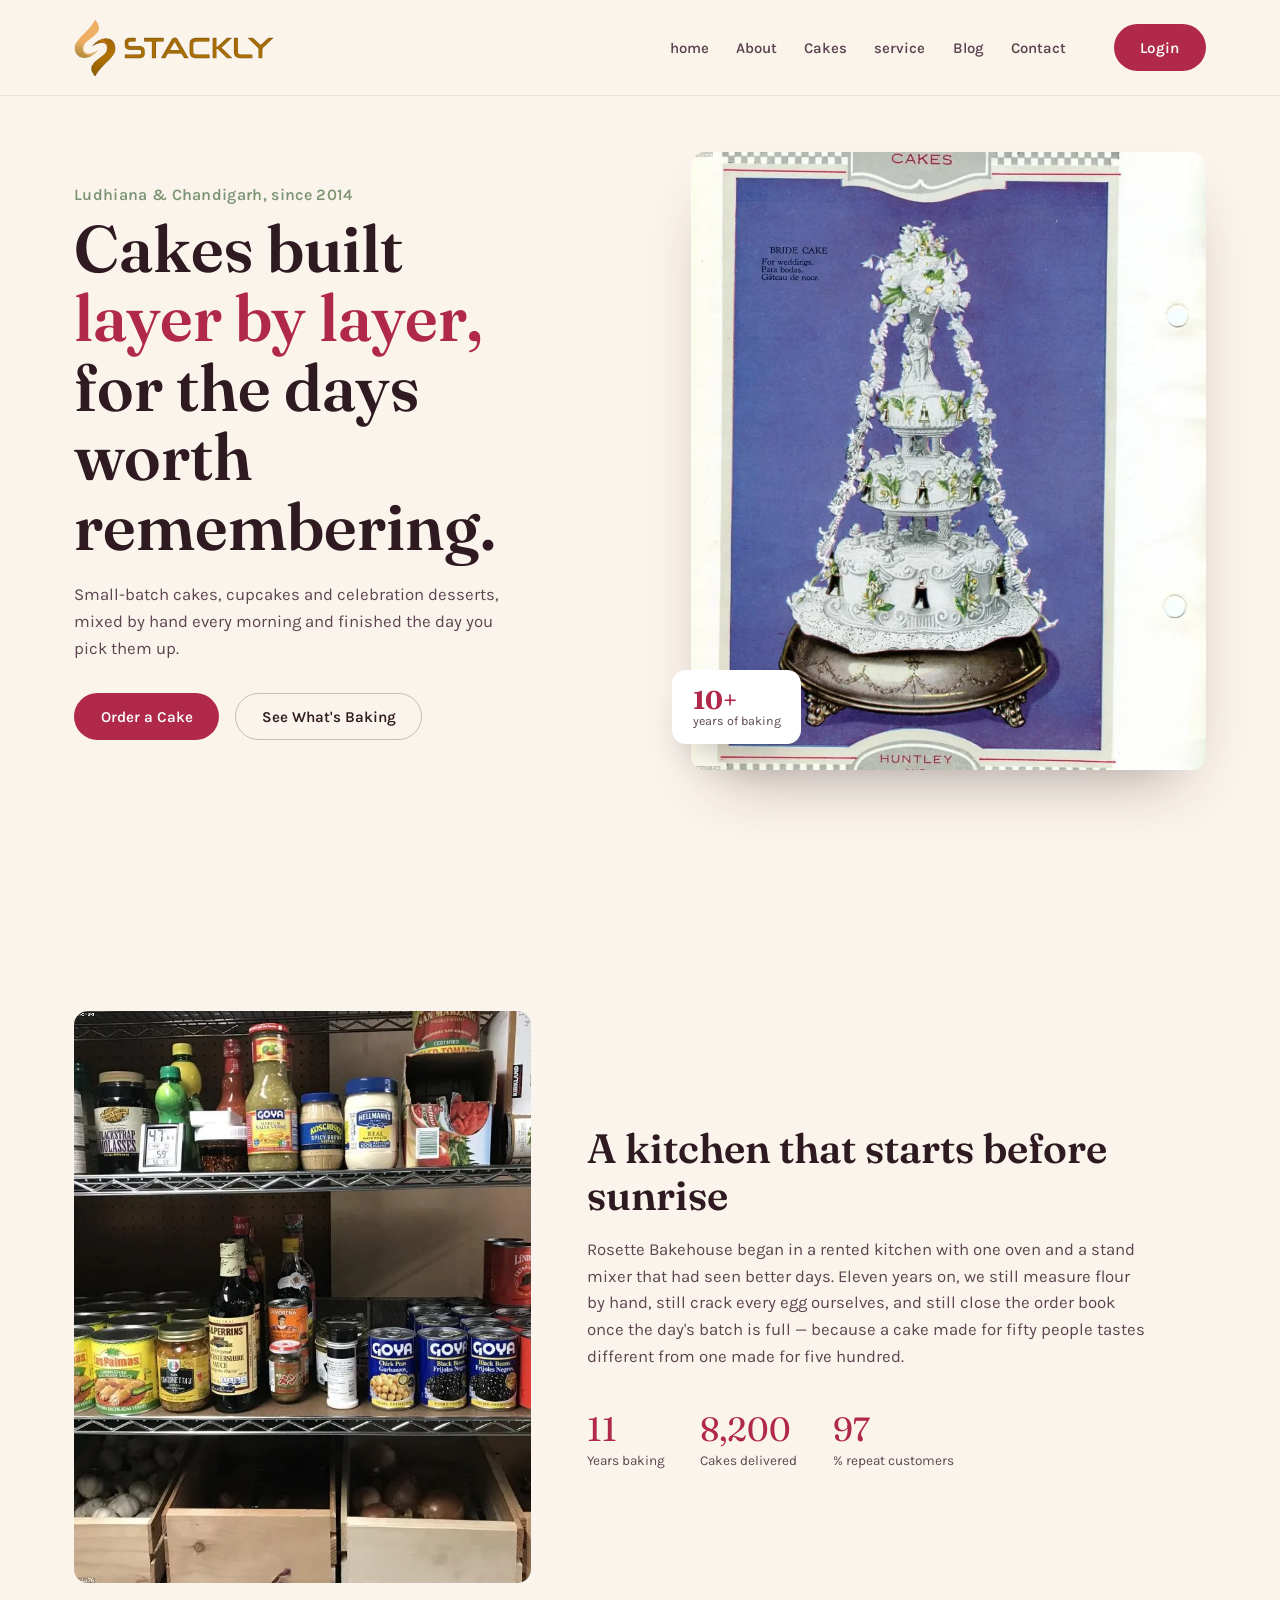
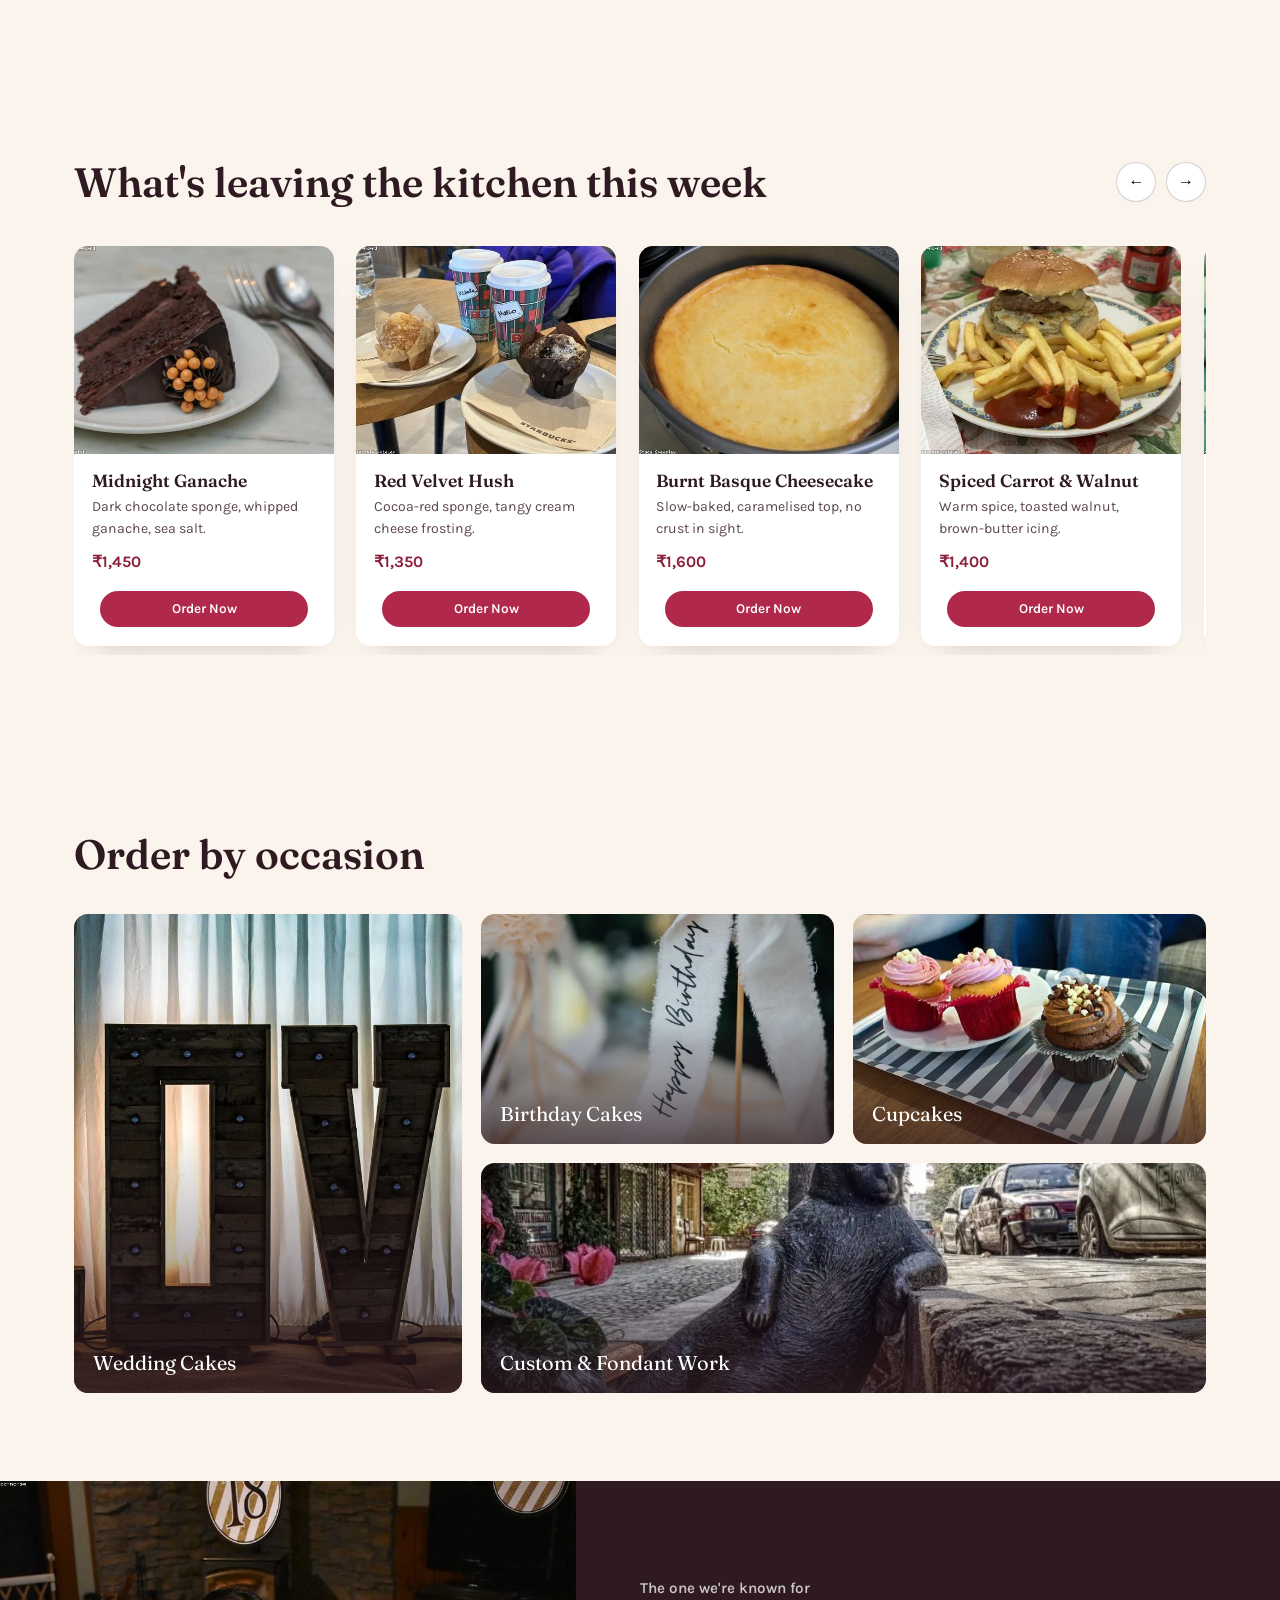
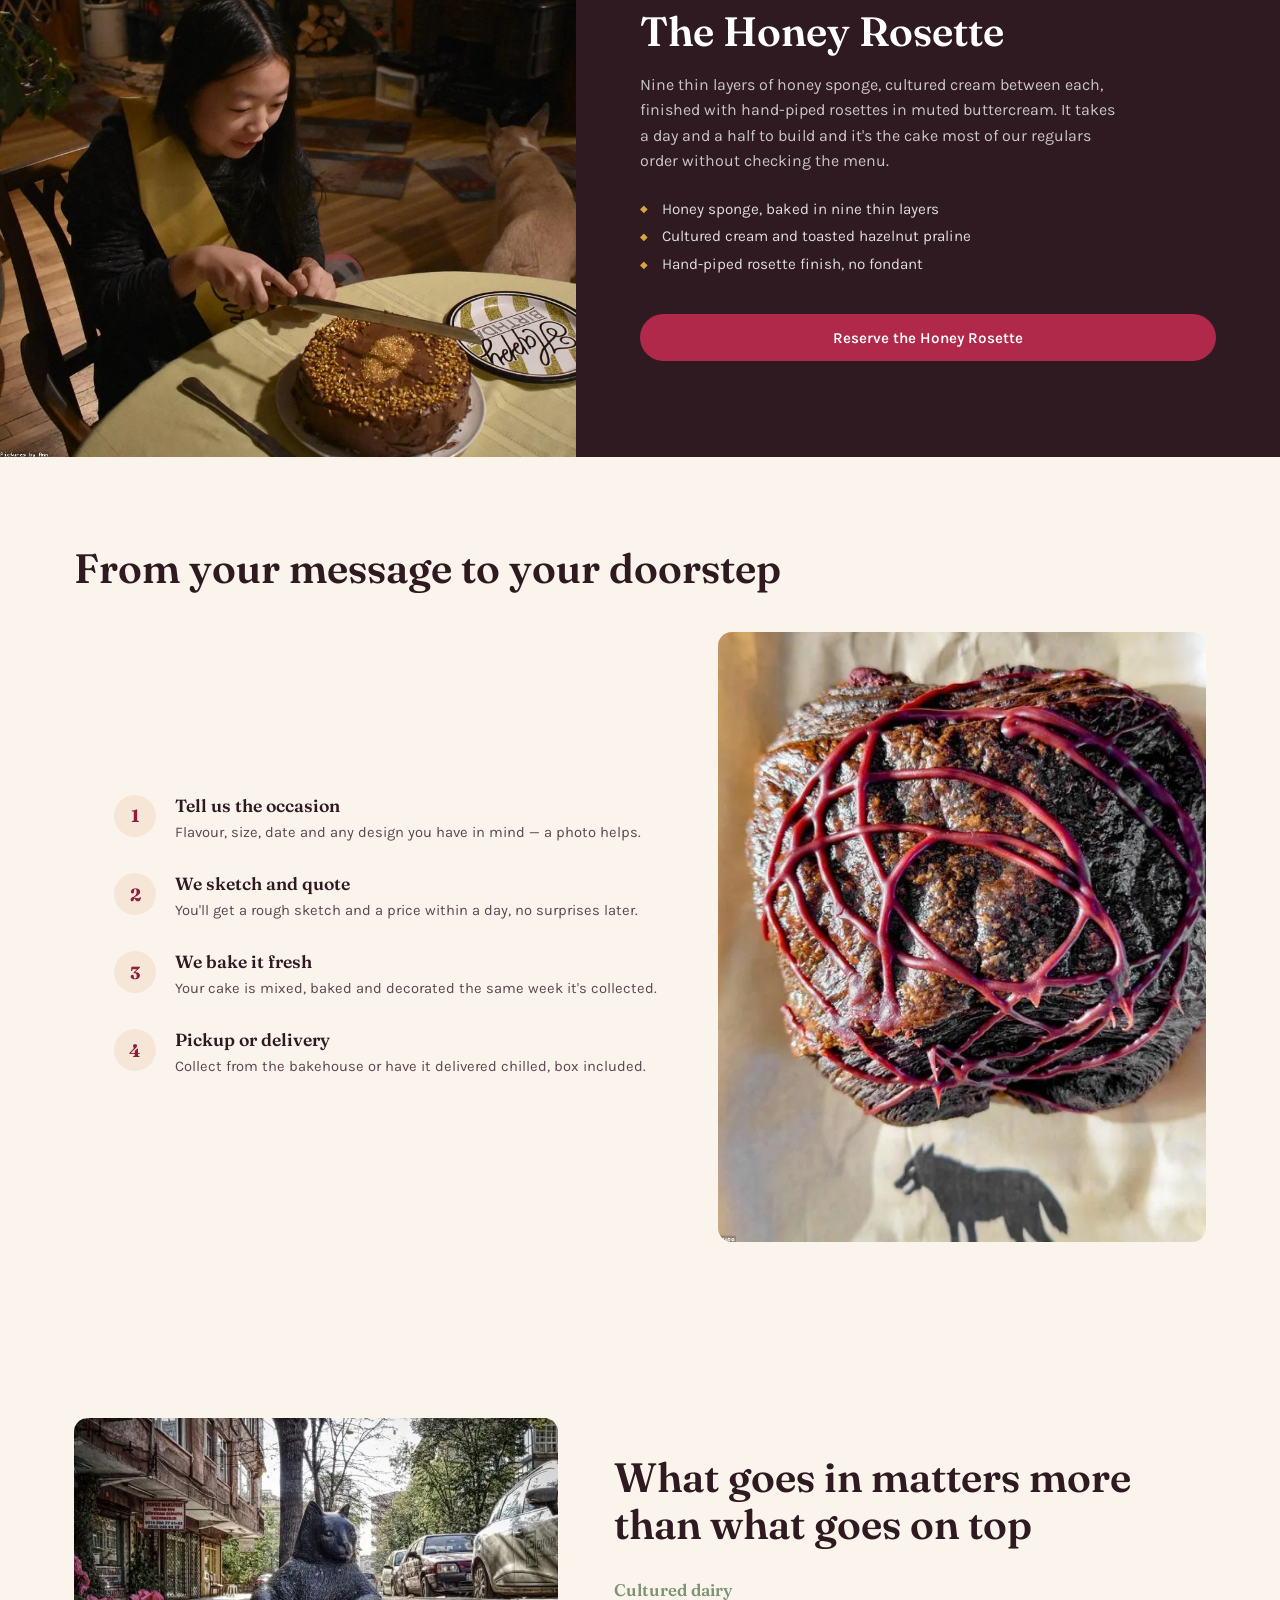
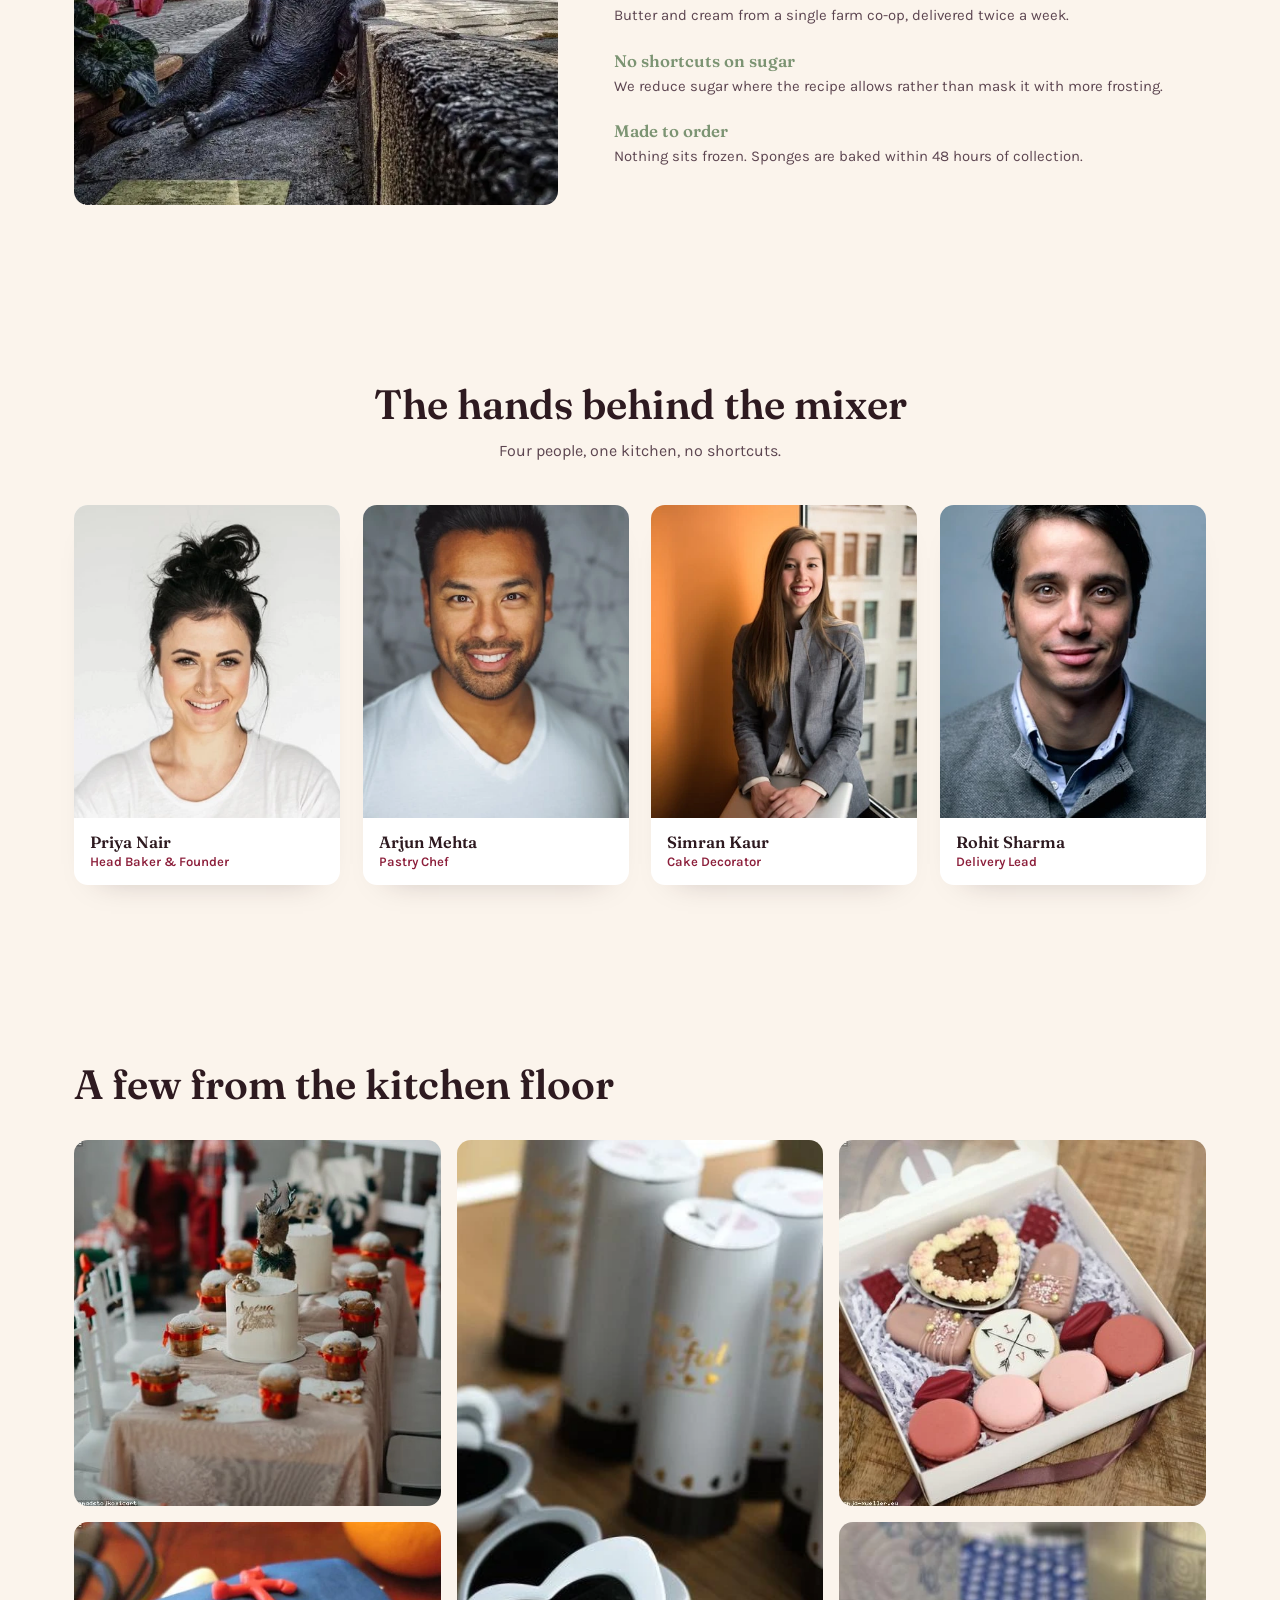
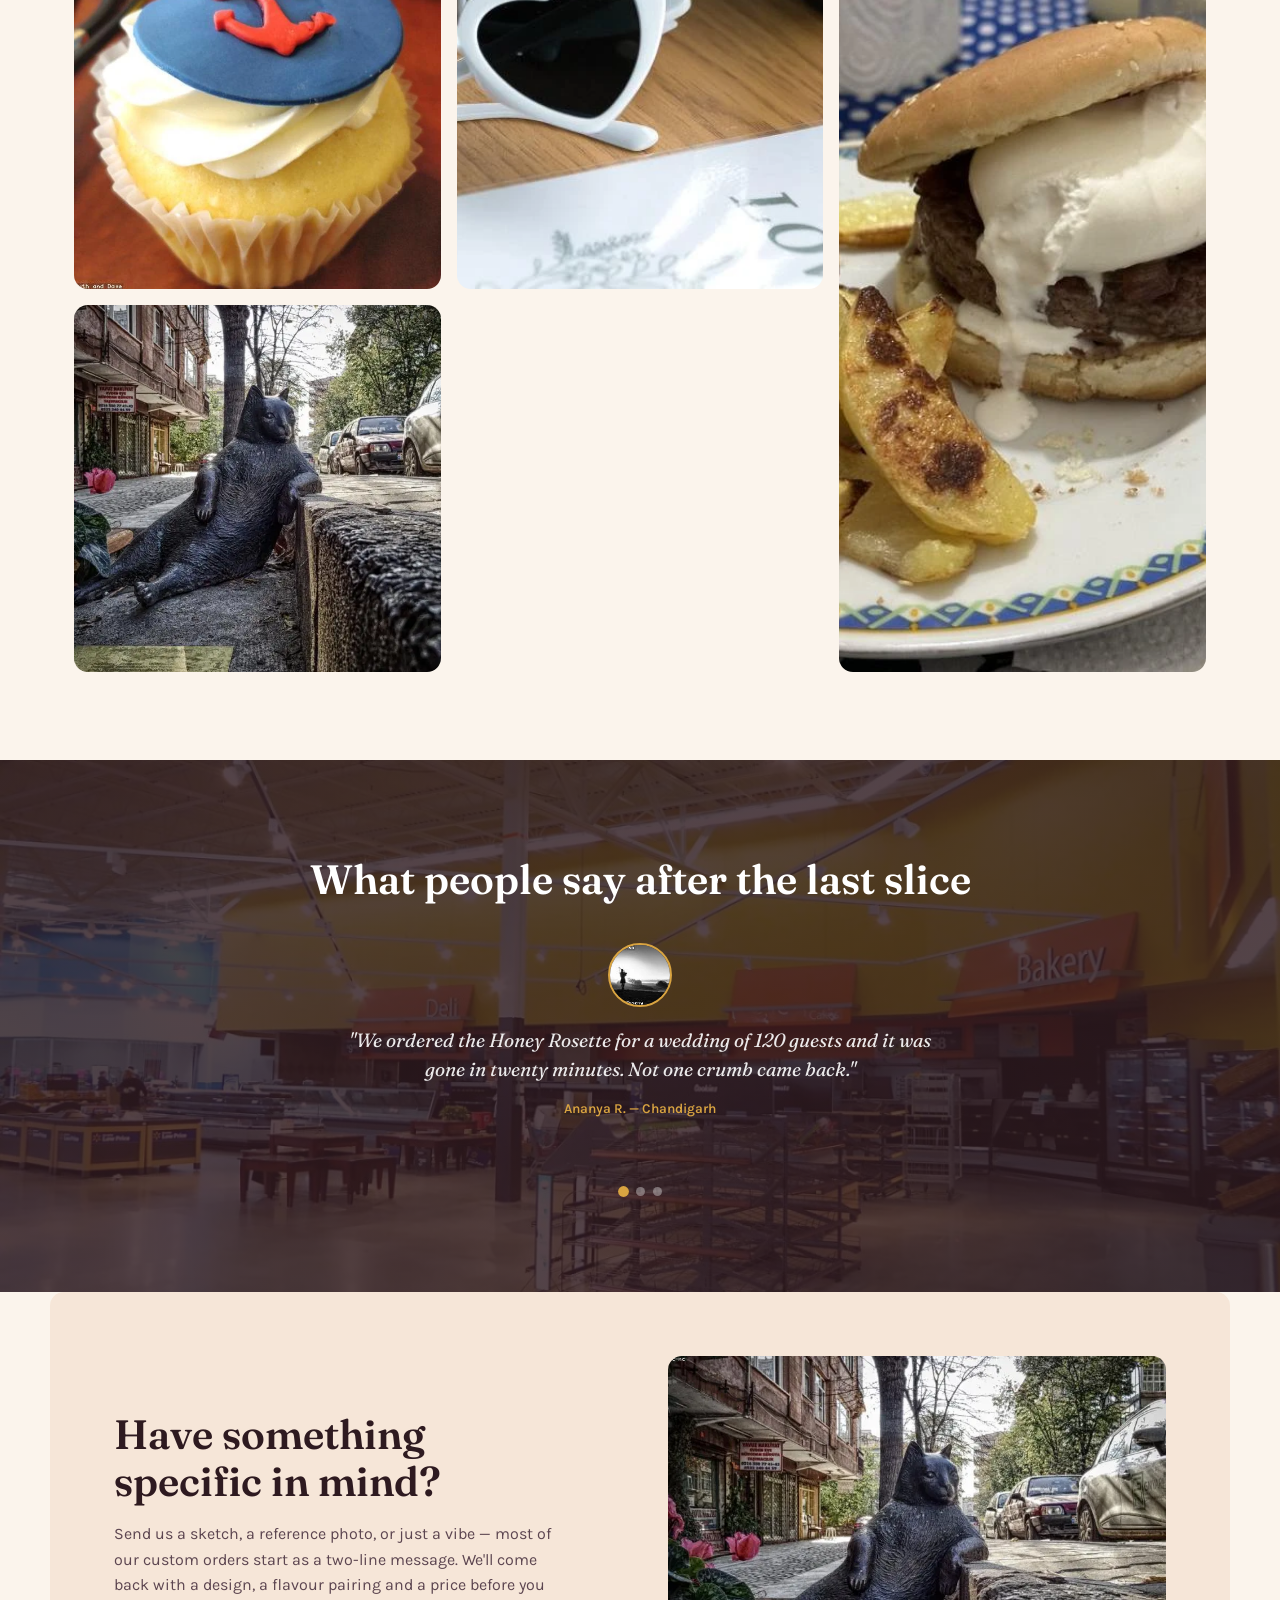
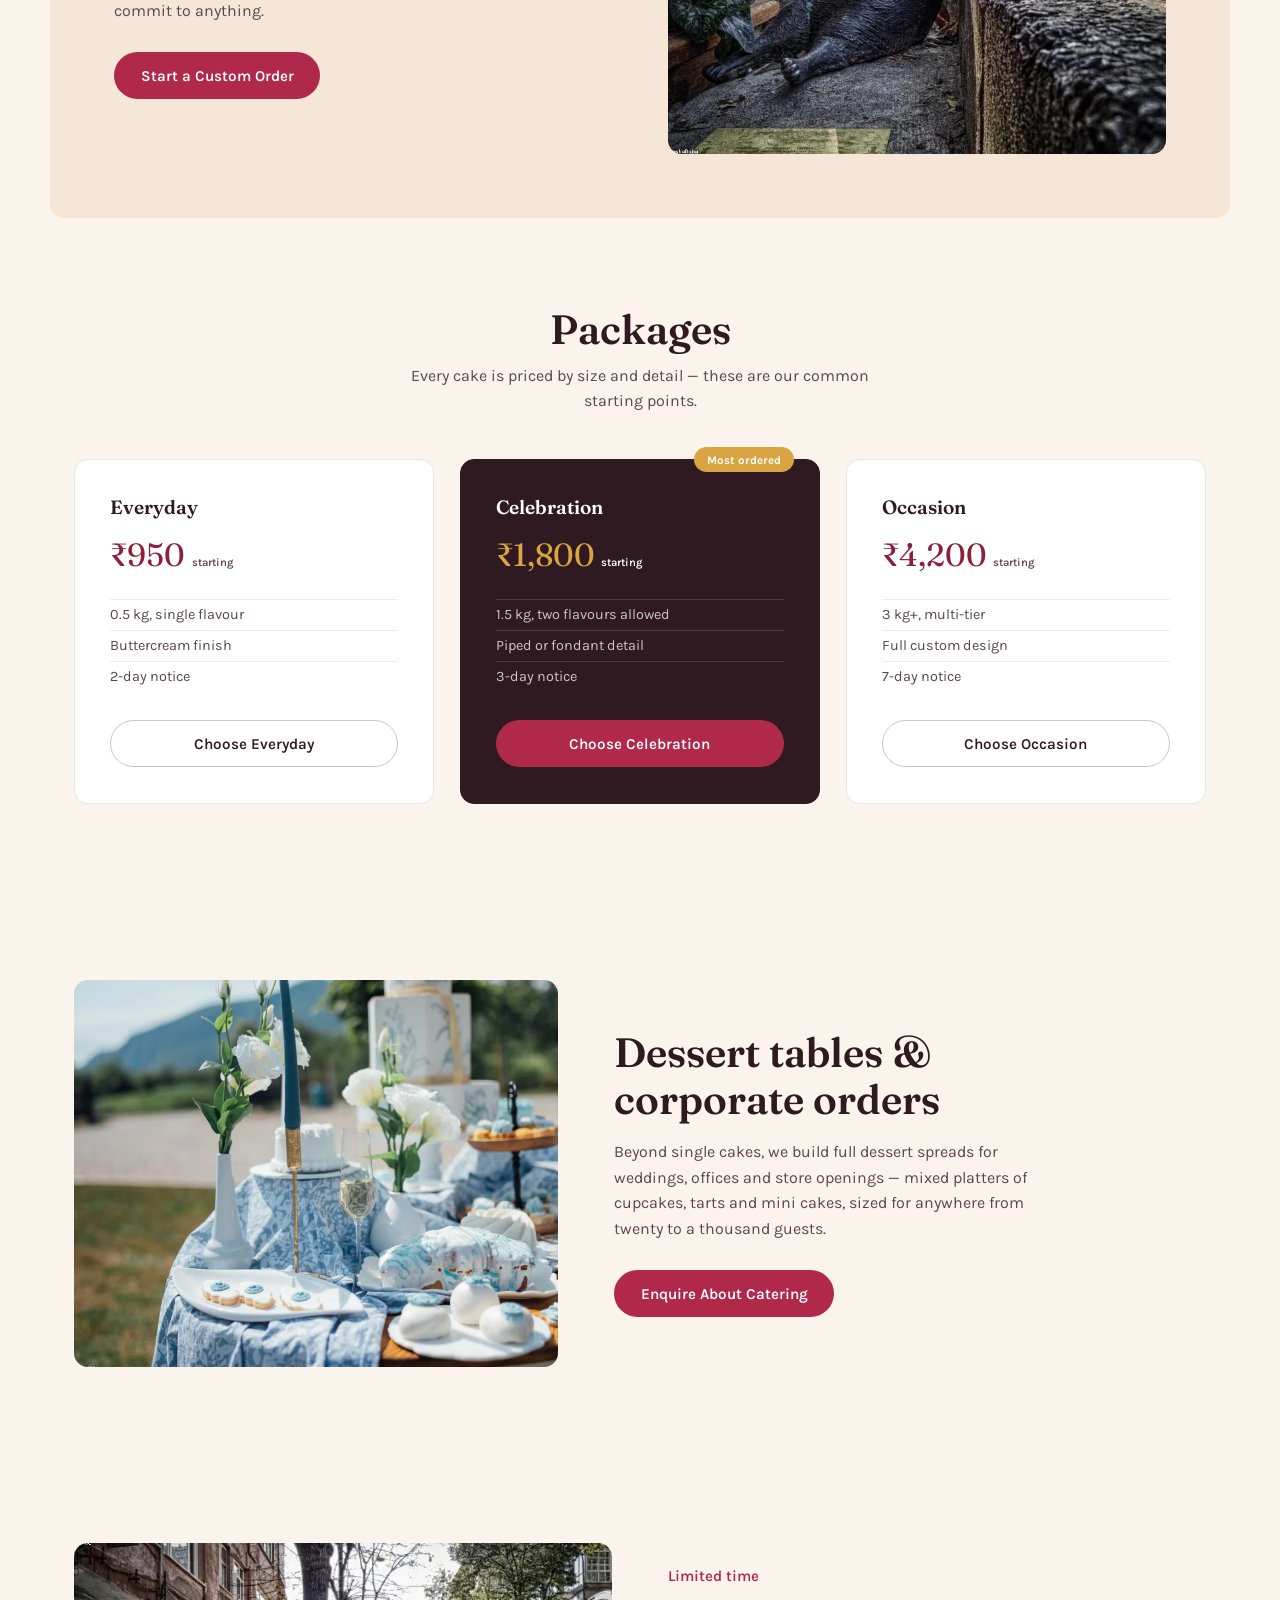
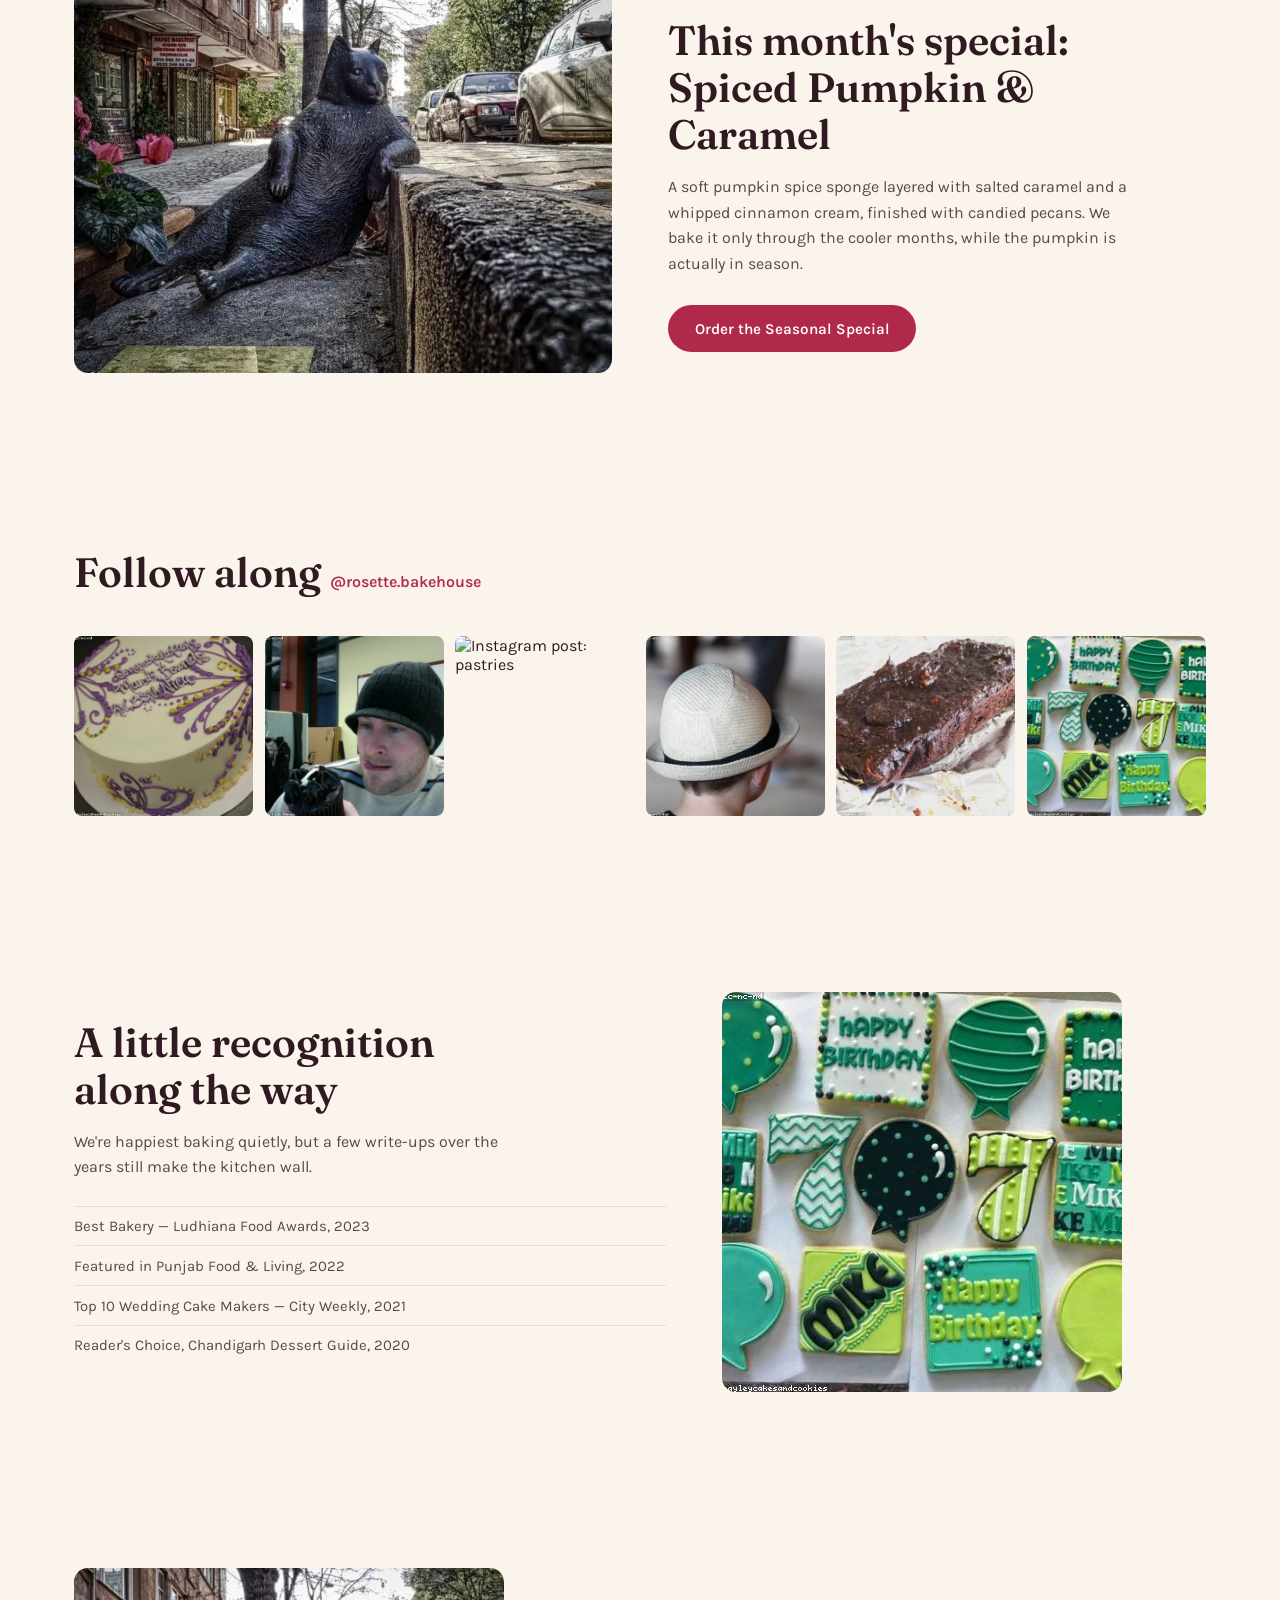
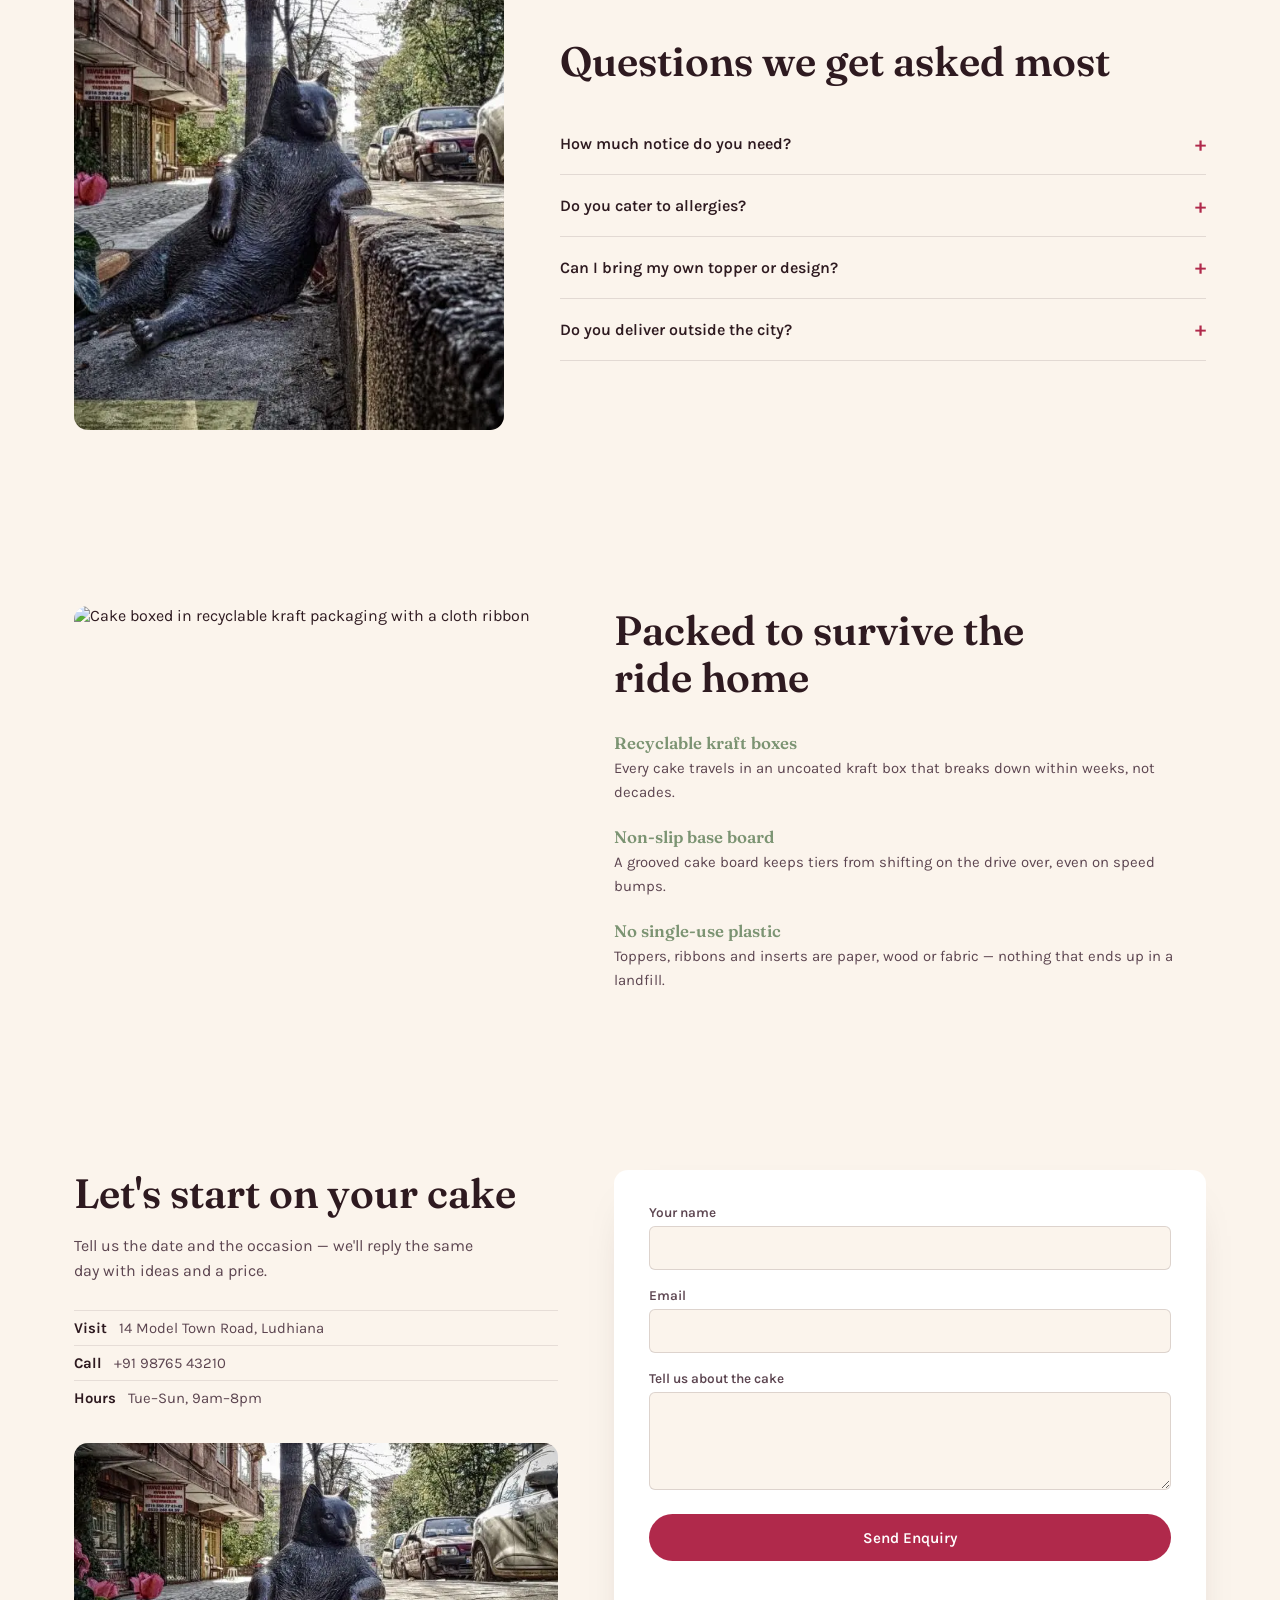
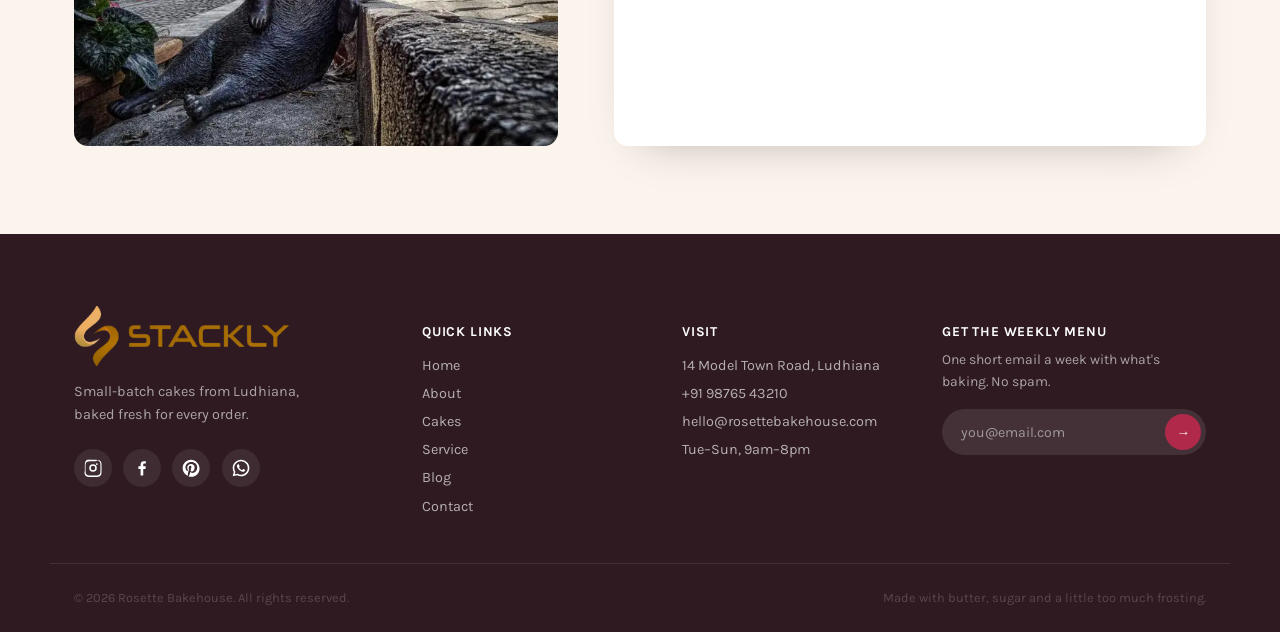
==== commit 775067d3: "first commit" ====
--- a/index.html
+++ b/index.html
@@ -3,31 +3,47 @@
 <head>
 <meta charset="UTF-8">
 <meta name="viewport" content="width=device-width, initial-scale=1.0">
-<title>Rosette Bakehouse — Cakes Built Layer by Layer</title>
+<title>Stackly — Cakes Built Layer by Layer</title>
 <link rel="preconnect" href="https://fonts.googleapis.com">
 <link rel="preconnect" href="https://fonts.gstatic.com" crossorigin>
 <link href="https://fonts.googleapis.com/css2?family=Fraunces:opsz,wght@9..144,400;9..144,500;9..144,600;9..144,700&family=Karla:wght@400;500;600;700&display=swap" rel="stylesheet">
 <link rel="stylesheet" href="style.css">
+<style>
+   .btn-order{
+  display:inline-block;
+  text-align:center;
+  width:80%;
+  margin-top: 20px;
+  padding:.65rem 1rem;
+  border-radius:999px;
+  background:var(--raspberry);
+  color:var(--white);
+  font-family:var(--font-body);
+  font-size:.85rem;
+  font-weight:600;
+  transition:background .2s var(--ease), transform .2s var(--ease);
+}
+ .btn-order:hover{ background:var(--raspberry-dark); transform:translateY(-2px); }
+
+</style>
 </head>
 <body>
 
 <!-- ===== HEADER ===== -->
 <header class="site-header" id="siteHeader">
   <div class="header-inner">
-    <a href="#top" class="brand">Rosette <span>Bakehouse</span></a>
+    <a href="./index.html" class="brand"><img src="./logo/Untitled design.webp" alt=""></a>
 
     <nav class="main-nav" id="mainNav">
-      <a href="#story">Story</a>
-      <a href="#bestsellers">Cakes</a>
-      <a href="#gallery">Gallery</a>
-      <a href="#process">Process</a>
-      <a href="#team">Team</a>
-      <a href="#testimonials">Reviews</a>
-      <a href="#faq">FAQ</a>
-      <a href="#contact">Contact</a>
+      <a href="./index.html">home</a>
+      <a href="./about.html">About</a>
+      <a href="./cakes.html">Cakes</a>
+      <a href="./service.html">service</a>
+      <a href="./blog.html">Blog</a>
+      <a href="./contact.html">Contact</a>
     </nav>
 
-    <a href="#contact" class="btn btn-primary header-cta">Order a Cake</a>
+    <a href="./login.html" class="btn btn-primary header-cta">Login</a>
 
     <button class="hamburger" id="hamburgerBtn" aria-label="Toggle menu" aria-expanded="false">
       <span></span><span></span><span></span>
@@ -49,12 +65,12 @@
       </h1>
       <p class="hero-sub">Small-batch cakes, cupcakes and celebration desserts, mixed by hand every morning and finished the day you pick them up.</p>
       <div class="hero-actions">
-        <a href="#contact" class="btn btn-primary">Order a Cake</a>
-        <a href="#bestsellers" class="btn btn-ghost">See What's Baking</a>
+        <a href="./404.html" class="btn btn-primary">Order a Cake</a>
+        <a href="./404.html" class="btn btn-ghost">See What's Baking</a>
       </div>
     </div>
     <div class="hero-media">
-      <img src="https://loremflickr.com/1000/1200/wedding-cake?lock=1" alt="Tall white buttercream celebration cake decorated with fresh flowers">
+      <img src="./src/Home/image-2-compressed.webp" alt="Tall white buttercream celebration cake decorated with fresh flowers">
       <div class="hero-badge">
         <strong>10+</strong>
         <span>years of baking</span>
@@ -66,7 +82,7 @@
   <!-- ===== 2. STORY ===== -->
   <section id="story" class="story reveal" data-animate="fade-up">
     <div class="story-media">
-      <img src="https://loremflickr.com/700/850/baker,kitchen?lock=2" alt="Baker piping frosting onto a cake in the Rosette kitchen">
+      <img src="./src/Home/image-3-compressed.webp" alt="Baker piping frosting onto a cake in the Rosette kitchen">
     </div>
     <div class="story-copy">
       <h2>A kitchen that starts before sunrise</h2>
@@ -90,34 +106,49 @@
     </div>
     <div class="bestseller-track" id="bestsellerTrack">
       <article class="cake-card">
-        <img src="https://loremflickr.com/500/400/chocolate-cake?lock=3" alt="Dark chocolate layer cake with ganache drip">
+        <img src="./src/Home/image-4-compressed.webp" alt="Dark chocolate layer cake with ganache drip">
         <h3>Midnight Ganache</h3>
         <p>Dark chocolate sponge, whipped ganache, sea salt.</p>
         <span class="price">₹1,450</span>
+        <div style="display: flex;justify-content: center;">
+          <a href="./404.html" class="btn-order">Order Now</a>
+        </div>
       </article>
       <article class="cake-card">
-        <img src="https://loremflickr.com/500/400/red-velvet-cake?lock=4" alt="Red velvet cake slice with cream cheese frosting">
+        <img src="./src/Home/image-5-compressed.webp" alt="Red velvet cake slice with cream cheese frosting">
         <h3>Red Velvet Hush</h3>
         <p>Cocoa-red sponge, tangy cream cheese frosting.</p>
         <span class="price">₹1,350</span>
+        <div style="display: flex;justify-content: center;">
+          <a href="./404.html" class="btn-order">Order Now</a>
+        </div>
       </article>
       <article class="cake-card">
-        <img src="https://loremflickr.com/500/400/cheesecake?lock=5" alt="Baked cheesecake topped with berries">
+        <img src="./src/Home/image-6-compressed.webp" alt="Baked cheesecake topped with berries">
         <h3>Burnt Basque Cheesecake</h3>
         <p>Slow-baked, caramelised top, no crust in sight.</p>
         <span class="price">₹1,600</span>
+        <div style="display: flex;justify-content: center;">
+          <a href="./404.html" class="btn-order">Order Now</a>
+        </div>
       </article>
       <article class="cake-card">
-        <img src="https://loremflickr.com/500/400/carrot-cake?lock=6" alt="Carrot cake with cream cheese icing and walnuts">
+        <img src="./src/Home/image-7-compressed.webp" alt="Carrot cake with cream cheese icing and walnuts">
         <h3>Spiced Carrot &amp; Walnut</h3>
         <p>Warm spice, toasted walnut, brown-butter icing.</p>
         <span class="price">₹1,400</span>
+        <div style="display: flex;justify-content: center;">
+          <a href="./404.html" class="btn-order">Order Now</a>
+        </div>
       </article>
       <article class="cake-card">
-        <img src="https://loremflickr.com/500/400/lemon-cake?lock=35" alt="Lemon drizzle cake with citrus glaze">
+        <img src="./src/Home/image-8-compressed.webp" alt="Lemon drizzle cake with citrus glaze">
         <h3>Lemon &amp; Poppy Drizzle</h3>
         <p>Bright citrus crumb, thin sugar glaze.</p>
         <span class="price">₹1,250</span>
+        <div style="display: flex;justify-content: center;">
+          <a href="./404.html" class="btn-order">Order Now</a>
+        </div>
       </article>
     </div>
   </section>
@@ -126,20 +157,20 @@
   <section id="categories" class="categories reveal" data-animate="stagger">
     <h2>Order by occasion</h2>
     <div class="category-grid">
-      <a href="#contact" class="category-tile tile-large">
-        <img src="https://loremflickr.com/700/900/wedding-cake?lock=8" alt="Three-tier wedding cake with sugar flowers">
+      <a href="./404.html" class="category-tile tile-large">
+        <img src="./src/Home/image-9-compressed.webp" alt="Three-tier wedding cake with sugar flowers">
         <span class="tile-label">Wedding Cakes</span>
       </a>
-      <a href="#contact" class="category-tile">
-        <img src="https://loremflickr.com/600/500/birthday-cake?lock=7" alt="Birthday cake with candles">
+      <a href="./404.html" class="category-tile">
+        <img src="./src/Home/image-10-compressed.webp" alt="Birthday cake with candles">
         <span class="tile-label">Birthday Cakes</span>
       </a>
-      <a href="#contact" class="category-tile">
-        <img src="https://loremflickr.com/600/500/cupcake?lock=9" alt="Tray of decorated cupcakes">
+      <a href="./404.html" class="category-tile">
+        <img src="./src/Home/image-11-compressed.webp" alt="Tray of decorated cupcakes">
         <span class="tile-label">Cupcakes</span>
       </a>
-      <a href="#contact" class="category-tile tile-wide">
-        <img src="https://loremflickr.com/900/500/custom-cake,fondant?lock=10" alt="Custom fondant cake shaped like a design">
+      <a href="./404.html" class="category-tile tile-wide">
+        <img src="./src/Home/image-12-compressed.webp" alt="Custom fondant cake shaped like a design">
         <span class="tile-label">Custom &amp; Fondant Work</span>
       </a>
     </div>
@@ -148,7 +179,7 @@
   <!-- ===== 5. SIGNATURE SPOTLIGHT ===== -->
   <section id="signature" class="signature reveal" data-animate="fade-in">
     <div class="signature-media">
-      <img src="https://loremflickr.com/900/900/cake,gold?lock=11" alt="Close-up of the signature honey rosette cake">
+      <img src="./src/Home/image-13-compressed.webp" alt="Close-up of the signature honey rosette cake">
     </div>
     <div class="signature-copy">
       <p class="eyebrow-plain">The one we're known for</p>
@@ -159,7 +190,7 @@
         <li>Cultured cream and toasted hazelnut praline</li>
         <li>Hand-piped rosette finish, no fondant</li>
       </ul>
-      <a href="#contact" class="btn btn-primary">Reserve the Honey Rosette</a>
+      <a href="./contact.html" class="btn btn-primary">Reserve the Honey Rosette</a>
     </div>
   </section>
 
@@ -198,7 +229,7 @@
         </li>
       </ol>
       <div class="process-media">
-        <img src="https://loremflickr.com/650/750/pastry-chef,bakery?lock=12" alt="Pastry chef decorating a cake by hand">
+        <img src="./src/Home/image-14-compressed.webp" alt="Pastry chef decorating a cake by hand">
       </div>
     </div>
   </section>
@@ -206,7 +237,7 @@
   <!-- ===== 7. INGREDIENTS / QUALITY ===== -->
   <section id="ingredients" class="ingredients reveal" data-animate="fade-up">
     <div class="ingredients-media">
-      <img src="https://loremflickr.com/800/650/flour,baking-ingredients?lock=13" alt="Flour, eggs and butter laid out on a wooden counter">
+      <img src="./src/Home/image-15-compressed.webp" alt="Flour, eggs and butter laid out on a wooden counter">
     </div>
     <div class="ingredients-copy">
       <h2>What goes in matters more than what goes on top</h2>
@@ -233,22 +264,22 @@
     <p class="section-sub">Four people, one kitchen, no shortcuts.</p>
     <div class="team-grid">
       <article class="team-card">
-        <img src="https://loremflickr.com/420/500/baker,woman,portrait?lock=40" alt="Priya Nair, head baker, smiling in the kitchen">
+        <img src="./src/team/image8-compressed.webp" alt="Priya Nair, head baker, smiling in the kitchen">
         <h3>Priya Nair</h3>
         <span>Head Baker &amp; Founder</span>
       </article>
       <article class="team-card">
-        <img src="https://loremflickr.com/420/500/pastry-chef,man,portrait?lock=41" alt="Arjun Mehta, pastry chef, piping a cake">
+        <img src="./src/team/image7-compressed.webp" alt="Arjun Mehta, pastry chef, piping a cake">
         <h3>Arjun Mehta</h3>
         <span>Pastry Chef</span>
       </article>
       <article class="team-card">
-        <img src="https://loremflickr.com/420/500/cake-decorator,woman?lock=42" alt="Simran Kaur decorating a fondant cake">
+        <img src="./src/team/image10-compressed.webp" alt="Simran Kaur decorating a fondant cake">
         <h3>Simran Kaur</h3>
         <span>Cake Decorator</span>
       </article>
       <article class="team-card">
-        <img src="https://loremflickr.com/420/500/delivery,man,portrait?lock=43" alt="Rohit Sharma loading a cake delivery box">
+        <img src="./src/team/image9-compressed.webp" alt="Rohit Sharma loading a cake delivery box">
         <h3>Rohit Sharma</h3>
         <span>Delivery Lead</span>
       </article>
@@ -259,35 +290,35 @@
   <section id="gallery" class="gallery reveal" data-animate="stagger">
     <h2>A few from the kitchen floor</h2>
     <div class="gallery-grid" id="galleryGrid">
-      <img src="https://loremflickr.com/500/500/cake,dessert?lock=14" alt="Layered dessert cake" class="gallery-img">
-      <img src="https://loremflickr.com/500/700/wedding-cake?lock=15" alt="Wedding cake detail" class="gallery-img tall">
-      <img src="https://loremflickr.com/500/500/macarons?lock=16" alt="Box of macarons" class="gallery-img">
-      <img src="https://loremflickr.com/500/500/cupcake,frosting?lock=17" alt="Frosted cupcake close-up" class="gallery-img">
-      <img src="https://loremflickr.com/500/700/chocolate-cake?lock=18" alt="Chocolate cake slice on a plate" class="gallery-img tall">
-      <img src="https://loremflickr.com/500/500/birthday-cake,candles?lock=19" alt="Birthday cake with lit candles" class="gallery-img">
+      <img src="./src/Home/image-20-compressed.webp" alt="Layered dessert cake" class="gallery-img">
+      <img src="./src/Home/image-21-compressed.webp" alt="Wedding cake detail" class="gallery-img tall">
+      <img src="./src/Home/image-22-compressed.webp" alt="Box of macarons" class="gallery-img">
+      <img src="./src/Home/image-23-compressed.webp" alt="Frosted cupcake close-up" class="gallery-img">
+      <img src="./src/Home/image-24-compressed.webp" alt="Chocolate cake slice on a plate" class="gallery-img tall">
+      <img src="./src/Home/image-15-compressed.webp" alt="Birthday cake with lit candles" class="gallery-img">
     </div>
   </section>
 
   <!-- ===== 9. TESTIMONIALS ===== -->
   <section id="testimonials" class="testimonials reveal" data-animate="fade-in">
     <div class="testimonial-bg">
-      <img src="https://loremflickr.com/1600/700/bakery,interior?lock=23" alt="Warm-lit bakery interior">
+      <img src="./src/Home/image-26-compressed.webp" alt="Warm-lit bakery interior">
     </div>
     <div class="testimonial-wrap">
       <h2>What people say after the last slice</h2>
       <div class="testimonial-track" id="testimonialTrack">
         <blockquote class="testimonial active">
-          <img src="https://loremflickr.com/100/100/woman,portrait?lock=20" alt="Portrait of Ananya R.">
+          <img src="./src/Home/image-27-compressed.webp" alt="Portrait of Ananya R.">
           <p>"We ordered the Honey Rosette for a wedding of 120 guests and it was gone in twenty minutes. Not one crumb came back."</p>
           <cite>Ananya R. — Chandigarh</cite>
         </blockquote>
         <blockquote class="testimonial">
-          <img src="https://loremflickr.com/100/100/man,portrait?lock=21" alt="Portrait of Karan S.">
+          <img src="./src/Home/image-28-compressed.webp" alt="Portrait of Karan S.">
           <p>"I sent a blurry reference photo of my daughter's favourite cartoon and they nailed the design better than I imagined."</p>
           <cite>Karan S. — Ludhiana</cite>
         </blockquote>
         <blockquote class="testimonial">
-          <img src="https://loremflickr.com/100/100/woman,smile?lock=22" alt="Portrait of Meher K.">
+          <img src="./src/Home/image-29-compressed.webp" alt="Portrait of Meher K.">
           <p>"Genuinely the only bakery I've found where the inside tastes as good as the cake looks. Worth the two-day notice."</p>
           <cite>Meher K. — Mohali</cite>
         </blockquote>
@@ -301,10 +332,10 @@
     <div class="builder-copy">
       <h2>Have something specific in mind?</h2>
       <p>Send us a sketch, a reference photo, or just a vibe — most of our custom orders start as a two-line message. We'll come back with a design, a flavour pairing and a price before you commit to anything.</p>
-      <a href="#contact" class="btn btn-primary">Start a Custom Order</a>
+      <a href="./contact.html" class="btn btn-primary">Start a Custom Order</a>
     </div>
     <div class="builder-media">
-      <img src="https://loremflickr.com/750/600/custom-cake,fondant?lock=24" alt="Custom shaped fondant cake in progress">
+      <img src="./src/Home/image-30-compressed.webp" alt="Custom shaped fondant cake in progress">
     </div>
   </section>
 
@@ -321,7 +352,7 @@
           <li>Buttercream finish</li>
           <li>2-day notice</li>
         </ul>
-        <a href="#contact" class="btn btn-ghost">Choose Everyday</a>
+        <a href="./404.html" class="btn btn-ghost">Choose Everyday</a>
       </div>
       <div class="price-card featured">
         <span class="badge">Most ordered</span>
@@ -332,7 +363,7 @@
           <li>Piped or fondant detail</li>
           <li>3-day notice</li>
         </ul>
-        <a href="#contact" class="btn btn-primary">Choose Celebration</a>
+        <a href="./404.html" class="btn btn-primary">Choose Celebration</a>
       </div>
       <div class="price-card">
         <h3>Occasion</h3>
@@ -342,7 +373,7 @@
           <li>Full custom design</li>
           <li>7-day notice</li>
         </ul>
-        <a href="#contact" class="btn btn-ghost">Choose Occasion</a>
+        <a href="./404.html" class="btn btn-ghost">Choose Occasion</a>
       </div>
     </div>
   </section>
@@ -350,25 +381,25 @@
   <!-- ===== 12. EVENTS & CATERING ===== -->
   <section id="events" class="events reveal" data-animate="fade-up">
     <div class="events-media">
-      <img src="https://loremflickr.com/800/650/catering,dessert-table?lock=26" alt="Dessert table set up for an event">
+      <img src="./src/Home/image-31-compressed.webp" alt="Dessert table set up for an event">
     </div>
     <div class="events-copy">
       <h2>Dessert tables &amp; corporate orders</h2>
       <p>Beyond single cakes, we build full dessert spreads for weddings, offices and store openings — mixed platters of cupcakes, tarts and mini cakes, sized for anywhere from twenty to a thousand guests.</p>
-      <a href="#contact" class="btn btn-primary">Enquire About Catering</a>
+      <a href="./contact.html" class="btn btn-primary">Enquire About Catering</a>
     </div>
   </section>
 
   <!-- ===== 12b. SEASONAL SPECIALS ===== -->
   <section id="seasonal" class="seasonal reveal" data-animate="fade-up">
     <div class="seasonal-media">
-      <img src="https://loremflickr.com/800/650/pumpkin-cake,spiced-dessert?lock=44" alt="Spiced pumpkin cake with caramel drizzle and autumn garnish">
+      <img src="./src/Home/image-32-compressed.webp" alt="Spiced pumpkin cake with caramel drizzle and autumn garnish">
     </div>
     <div class="seasonal-copy">
       <p class="eyebrow-plain">Limited time</p>
       <h2>This month's special: Spiced Pumpkin &amp; Caramel</h2>
       <p>A soft pumpkin spice sponge layered with salted caramel and a whipped cinnamon cream, finished with candied pecans. We bake it only through the cooler months, while the pumpkin is actually in season.</p>
-      <a href="#contact" class="btn btn-primary">Order the Seasonal Special</a>
+      <a href="./contact.html" class="btn btn-primary">Order the Seasonal Special</a>
     </div>
   </section>
 
@@ -378,12 +409,12 @@
       <h2>Follow along <span class="handle">@rosette.bakehouse</span></h2>
     </div>
     <div class="insta-grid">
-      <img src="https://loremflickr.com/400/400/cake?lock=27" alt="Instagram post: finished cake">
-      <img src="https://loremflickr.com/400/400/cupcake?lock=28" alt="Instagram post: cupcakes">
-      <img src="https://loremflickr.com/400/400/pastry?lock=29" alt="Instagram post: pastries">
-      <img src="https://loremflickr.com/400/400/wedding-cake?lock=30" alt="Instagram post: wedding cake">
-      <img src="https://loremflickr.com/400/400/chocolate-dessert?lock=31" alt="Instagram post: chocolate dessert">
-      <img src="https://loremflickr.com/400/400/bakery?lock=32" alt="Instagram post: bakery counter">
+      <img src="./src/Home/image-33-compressed.webp" alt="Instagram post: finished cake">
+      <img src="./src/Home/image-34-compressed.webp" alt="Instagram post: cupcakes">
+      <img src="./src/Home/image-35-compressed.webp" alt="Instagram post: pastries">
+      <img src="./src/Home/image-36-compressed.webp" alt="Instagram post: wedding cake">
+      <img src="./src/Home/image-37-compressed.webp" alt="Instagram post: chocolate dessert">
+      <img src="./src/Home/image-38-compressed.webp" alt="Instagram post: bakery counter">
     </div>
   </section>
 
@@ -400,14 +431,14 @@
       </ul>
     </div>
     <div class="press-media">
-      <img src="https://loremflickr.com/700/560/newspaper,magazine-feature?lock=45" alt="Magazine clipping featuring Rosette Bakehouse">
+      <img src="./src/Home/image-38-compressed.webp" alt="Magazine clipping featuring Rosette Bakehouse">
     </div>
   </section>
 
   <!-- ===== 14. FAQ ===== -->
   <section id="faq" class="faq reveal" data-animate="fade-up">
     <div class="faq-media">
-      <img src="https://loremflickr.com/700/750/bakery,shop-front?lock=33" alt="Rosette Bakehouse shop front">
+      <img src="./src/Home/image-39-compressed.webp" alt="Rosette Bakehouse shop front">
     </div>
     <div class="faq-copy">
       <h2>Questions we get asked most</h2>
@@ -435,7 +466,7 @@
   <!-- ===== 14b. PACKAGING ===== -->
   <section id="packaging" class="packaging reveal" data-animate="fade-up">
     <div class="packaging-media">
-      <img src="https://loremflickr.com/800/650/kraft-box,eco-packaging?lock=46" alt="Cake boxed in recyclable kraft packaging with a cloth ribbon">
+      <img src="./src/Home/image-40-compressed.webp" alt="Cake boxed in recyclable kraft packaging with a cloth ribbon">
     </div>
     <div class="packaging-copy">
       <h2>Packed to survive the ride home</h2>
@@ -467,7 +498,7 @@
           <li><strong>Call</strong> +91 98765 43210</li>
           <li><strong>Hours</strong> Tue–Sun, 9am–8pm</li>
         </ul>
-        <img class="contact-image" src="https://loremflickr.com/700/450/bakery,storefront?lock=34" alt="Rosette Bakehouse storefront at street level">
+        <img class="contact-image" src="./src/Home/image-41-compressed.webp" alt="Rosette Bakehouse storefront at street level">
       </div>
       <form class="contact-form" id="contactForm">
         <label>Your name
@@ -491,39 +522,40 @@
 <footer class="site-footer">
   <div class="footer-top">
     <div class="footer-brand">
-      <a href="#top" class="brand">Rosette <span>Bakehouse</span></a>
+      <a href="./index.html" class="brand"><img src="./logo/Untitled design.webp" alt="" style="width: 70%;"></a>
       <p>Small-batch cakes from Ludhiana, baked fresh for every order.</p>
       <div class="social-icons">
-        <a href="#" aria-label="Instagram" class="social-icon">
+        <a href="./404.html" aria-label="Instagram" class="social-icon">
           <svg viewBox="0 0 24 24" width="20" height="20"><path fill="currentColor" d="M12 2.2c3.2 0 3.6 0 4.9.07 1.2.06 2 .24 2.4.42.6.23 1 .5 1.5.99.5.5.75.9.98 1.5.18.4.36 1.2.42 2.4.06 1.3.07 1.7.07 4.9s0 3.6-.07 4.9c-.06 1.2-.24 2-.42 2.4-.23.6-.5 1-.98 1.5-.5.5-.9.75-1.5.98-.4.18-1.2.36-2.4.42-1.3.06-1.7.07-4.9.07s-3.6 0-4.9-.07c-1.2-.06-2-.24-2.4-.42-.6-.23-1-.5-1.5-.98-.5-.5-.75-.9-.98-1.5-.18-.4-.36-1.2-.42-2.4C2.2 15.6 2.2 15.2 2.2 12s0-3.6.07-4.9c.06-1.2.24-2 .42-2.4.23-.6.5-1 .98-1.5.5-.5.9-.75 1.5-.98.4-.18 1.2-.36 2.4-.42C8.4 2.2 8.8 2.2 12 2.2zm0 1.8c-3.15 0-3.52 0-4.76.07-1 .05-1.5.2-1.86.34-.47.18-.8.4-1.15.75-.35.35-.57.68-.75 1.15-.14.36-.3.86-.34 1.86C3.07 8.46 3.07 8.83 3.07 12s0 3.52.07 4.76c.05 1 .2 1.5.34 1.86.18.47.4.8.75 1.15.35.35.68.57 1.15.75.36.14.86.3 1.86.34 1.24.07 1.61.07 4.76.07s3.52 0 4.76-.07c1-.05 1.5-.2 1.86-.34.47-.18.8-.4 1.15-.75.35-.35.57-.68.75-1.15.14-.36.3-.86.34-1.86.07-1.24.07-1.61.07-4.76s0-3.52-.07-4.76c-.05-1-.2-1.5-.34-1.86a3 3 0 0 0-.75-1.15 3 3 0 0 0-1.15-.75c-.36-.14-.86-.3-1.86-.34C15.52 4 15.15 4 12 4zm0 3.5a4.5 4.5 0 1 1 0 9 4.5 4.5 0 0 1 0-9zm0 1.8a2.7 2.7 0 1 0 0 5.4 2.7 2.7 0 0 0 0-5.4zm5.65-2a1.05 1.05 0 1 1-2.1 0 1.05 1.05 0 0 1 2.1 0z"/></svg>
         </a>
-        <a href="#" aria-label="Facebook" class="social-icon">
+        <a href="./404.html" aria-label="Facebook" class="social-icon">
           <svg viewBox="0 0 24 24" width="20" height="20"><path fill="currentColor" d="M13.5 21v-7.9h2.66l.4-3.09H13.5V8.1c0-.9.25-1.5 1.53-1.5h1.63V3.9c-.28-.04-1.25-.12-2.38-.12-2.35 0-3.96 1.44-3.96 4.07v2.14H7.65v3.09h2.67V21h3.18z"/></svg>
         </a>
-        <a href="#" aria-label="Pinterest" class="social-icon">
+        <a href="./404.html" aria-label="Pinterest" class="social-icon">
           <svg viewBox="0 0 24 24" width="20" height="20"><path fill="currentColor" d="M12 2C6.48 2 2 6.48 2 12c0 4.24 2.63 7.86 6.35 9.32-.09-.79-.17-2.01.03-2.88.19-.79 1.22-5.02 1.22-5.02s-.31-.62-.31-1.54c0-1.44.84-2.52 1.87-2.52.88 0 1.31.66 1.31 1.45 0 .88-.56 2.21-.85 3.44-.24 1.02.51 1.86 1.52 1.86 1.82 0 3.22-1.92 3.22-4.7 0-2.46-1.77-4.18-4.29-4.18-2.92 0-4.64 2.19-4.64 4.45 0 .88.34 1.83.76 2.34.08.1.1.19.07.29-.08.33-.26 1.02-.29 1.16-.05.19-.16.23-.37.14-1.38-.64-2.24-2.65-2.24-4.27 0-3.48 2.53-6.68 7.29-6.68 3.83 0 6.8 2.73 6.8 6.37 0 3.8-2.4 6.86-5.72 6.86-1.12 0-2.17-.58-2.53-1.27l-.69 2.62c-.25.96-.92 2.16-1.37 2.9.99.31 2.04.47 3.15.47 5.52 0 10-4.48 10-10S17.52 2 12 2z"/></svg>
         </a>
-        <a href="#" aria-label="WhatsApp" class="social-icon">
+        <a href="./404.html" aria-label="WhatsApp" class="social-icon">
           <svg viewBox="0 0 24 24" width="20" height="20"><path fill="currentColor" d="M12.02 2C6.5 2 2.03 6.47 2.03 12c0 1.77.46 3.45 1.28 4.93L2 22l5.2-1.36a9.9 9.9 0 0 0 4.82 1.23h.01c5.52 0 10-4.47 10-10S17.54 2 12.02 2zm0 18.1a8.1 8.1 0 0 1-4.13-1.13l-.3-.18-3.09.81.82-3-.19-.31A8.08 8.08 0 0 1 3.93 12c0-4.47 3.63-8.1 8.09-8.1 4.46 0 8.08 3.63 8.08 8.1 0 4.47-3.62 8.1-8.08 8.1zm4.44-6.06c-.24-.12-1.43-.7-1.65-.79-.22-.08-.38-.12-.55.12-.16.24-.63.79-.77.95-.14.16-.28.18-.52.06-.24-.12-1.02-.38-1.94-1.2-.72-.64-1.2-1.43-1.34-1.67-.14-.24-.02-.37.11-.49.11-.11.24-.28.36-.42.12-.14.16-.24.24-.4.08-.16.04-.3-.02-.42-.06-.12-.55-1.33-.76-1.82-.2-.48-.4-.42-.55-.42-.14 0-.3-.02-.46-.02s-.42.06-.64.3c-.22.24-.85.83-.85 2.02 0 1.19.87 2.34 1 2.5.12.16 1.7 2.6 4.13 3.64.58.25 1.03.4 1.38.51.58.18 1.11.16 1.53.1.47-.07 1.43-.58 1.63-1.15.2-.56.2-1.04.14-1.15-.06-.1-.22-.16-.46-.28z"/></svg>
         </a>
       </div>
     </div>
 
     <div class="footer-links">
-      <h4>Explore</h4>
-      <a href="#story">Our Story</a>
-      <a href="#bestsellers">Bestsellers</a>
-      <a href="#categories">Occasions</a>
-      <a href="#gallery">Gallery</a>
-      <a href="#faq">FAQ</a>
+      <h4>Quick Links</h4>
+      <a href="./index.html">Home</a>
+      <a href="./about.html">About</a>
+      <a href="./cakes.html">Cakes</a>
+      <a href="./service.html">Service</a>
+      <a href="./blog.html">Blog</a>
+      <a href="./contact.html">Contact</a>
     </div>
 
     <div class="footer-links">
       <h4>Visit</h4>
-      <a href="#contact">14 Model Town Road, Ludhiana</a>
-      <a href="tel:+919876543210">+91 98765 43210</a>
-      <a href="mailto:hello@rosettebakehouse.com">hello@rosettebakehouse.com</a>
-      <a href="#contact">Tue–Sun, 9am–8pm</a>
+      <a href="./contact.html">14 Model Town Road, Ludhiana</a>
+      <a href="./404.html">+91 98765 43210</a>
+      <a href="./404.html">hello@rosettebakehouse.com</a>
+      <a href="./contact.html">Tue–Sun, 9am–8pm</a>
     </div>
 
     <div class="footer-newsletter">
--- a/style.css
+++ b/style.css
@@ -111,6 +111,13 @@
   font-size:1.35rem;
   color:var(--ink);
   flex-shrink:0;
+  width: 200px;
+  height: 60px;
+}
+.brand img{
+    width: 100%;
+    height: 60px;
+    object-fit: cover;
 }
 .brand span{ color:var(--raspberry); }
 
@@ -126,6 +133,8 @@
 }
 .main-nav a:hover{ color:var(--ink); }
 .main-nav a:hover::after{ width:100%; }
+.main-nav a.active{ color:var(--ink); }
+.main-nav a.active::after{ width:100%; }
 
 .header-cta{ flex-shrink:0; }
 
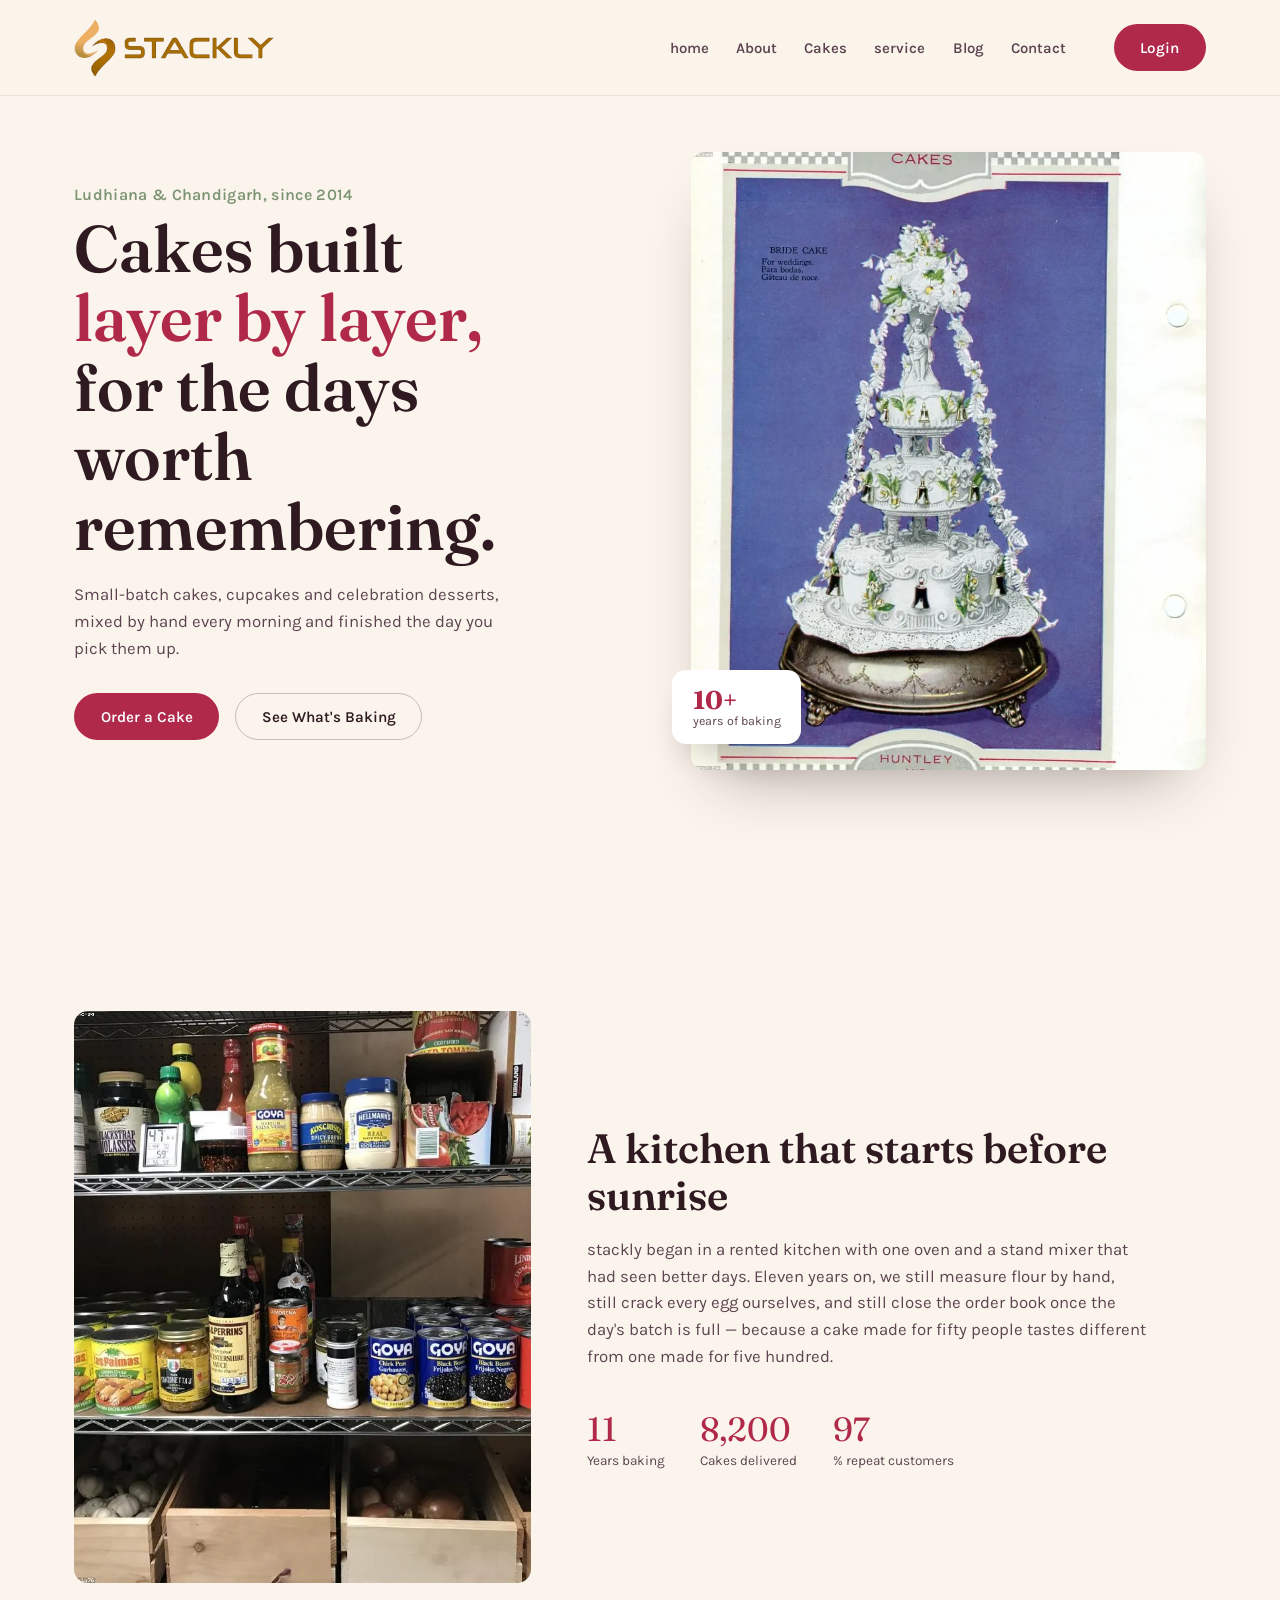
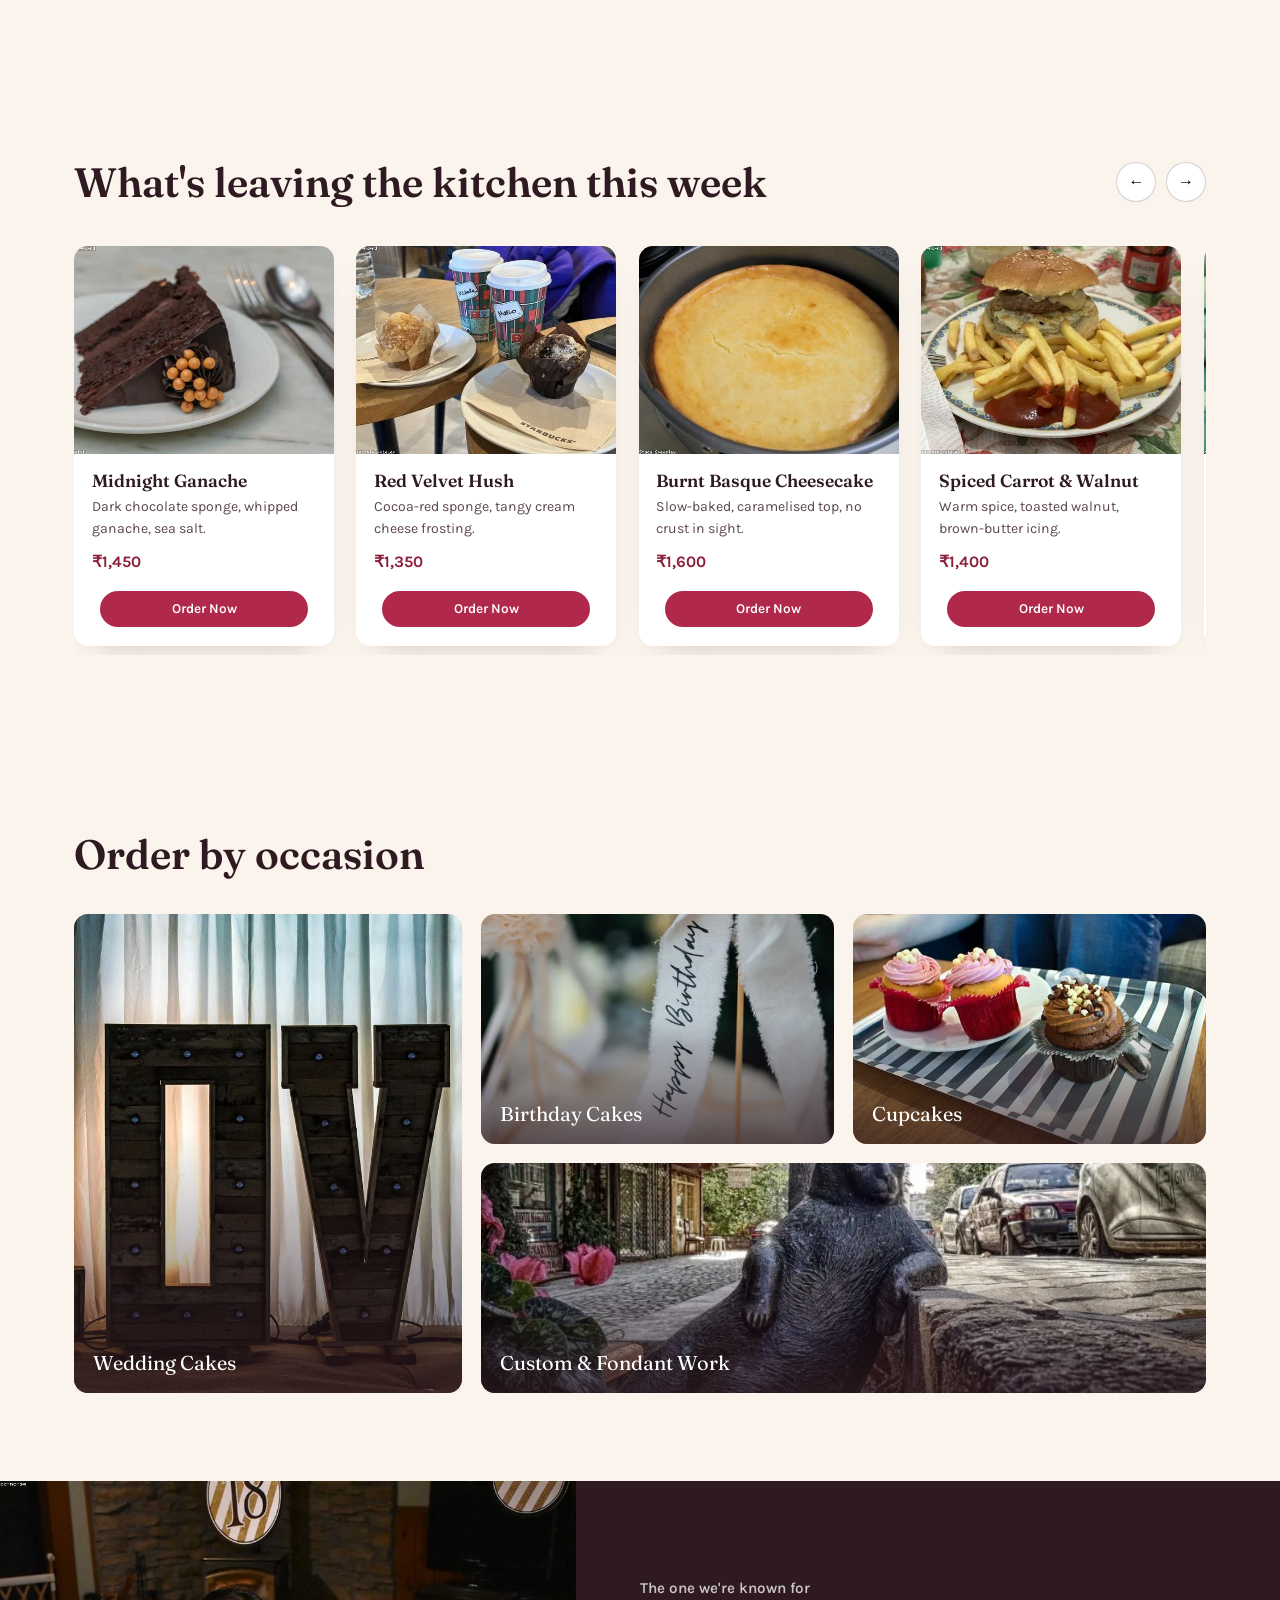
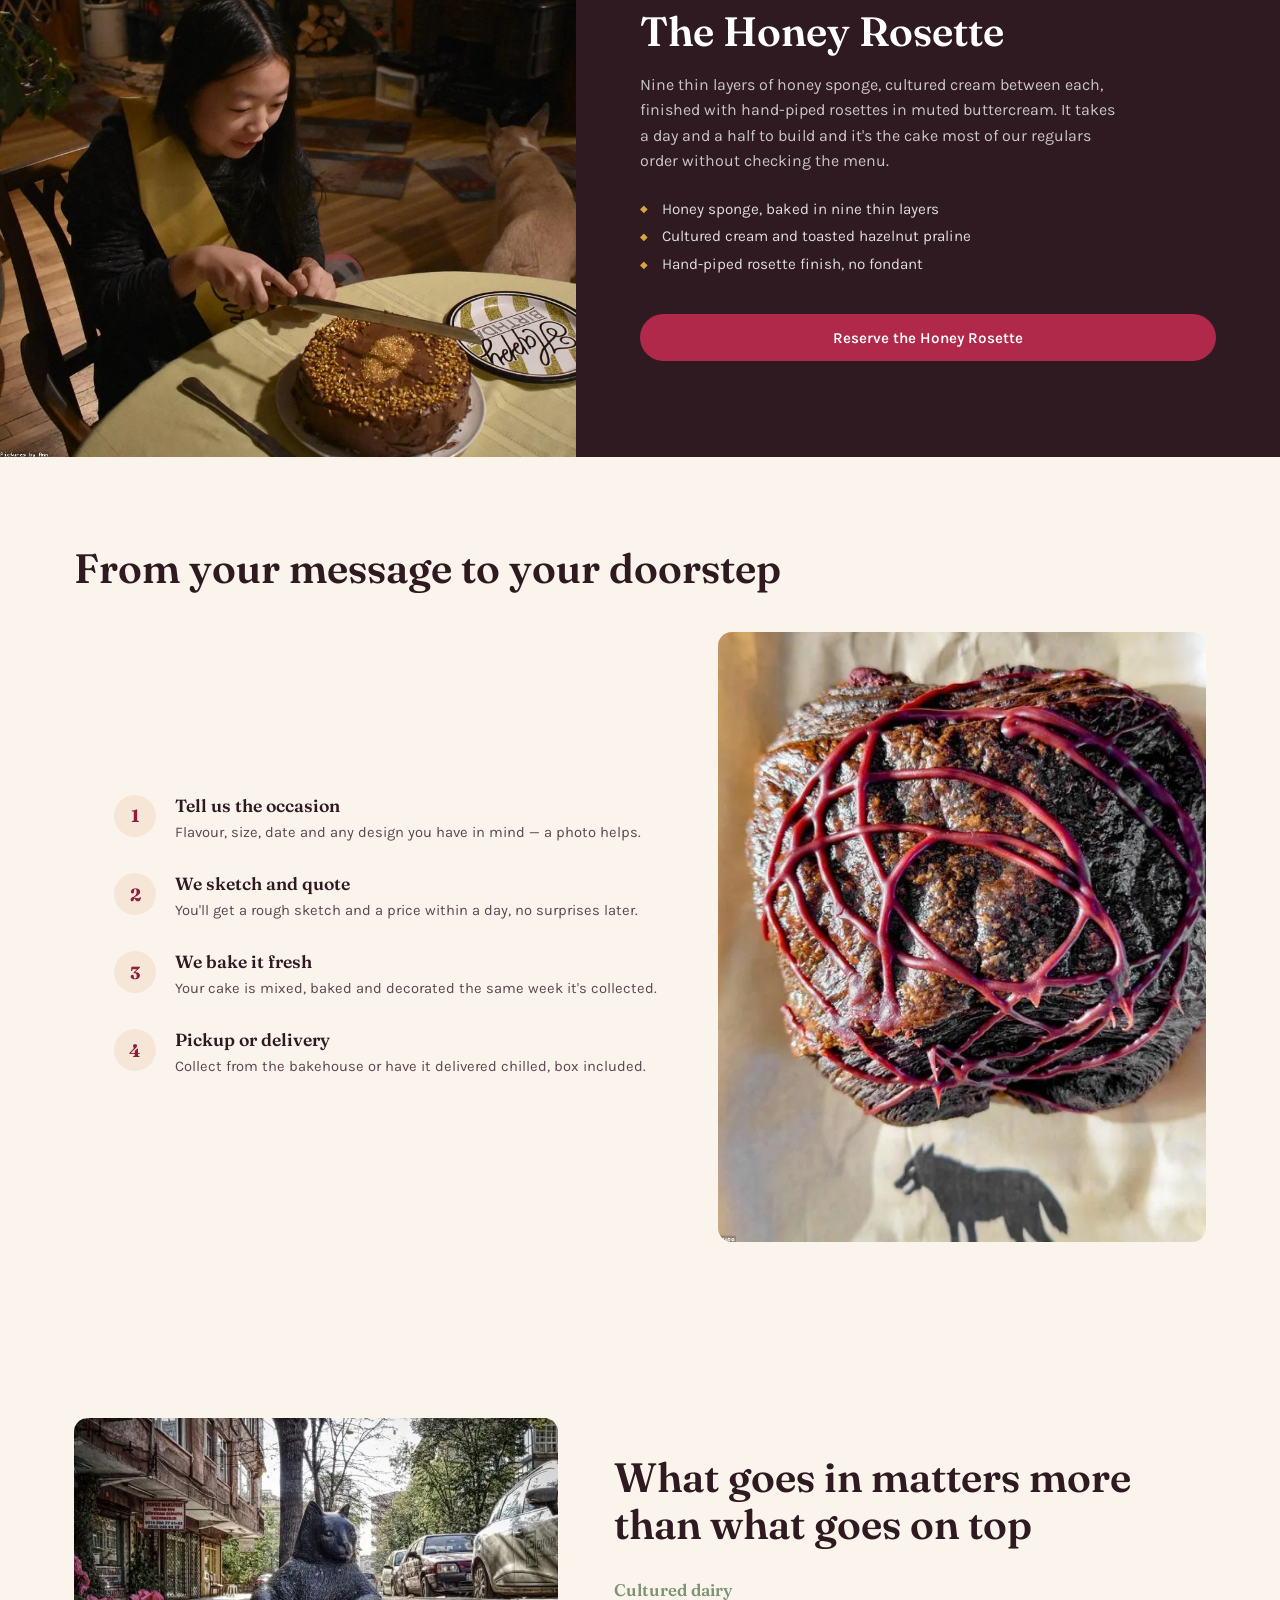
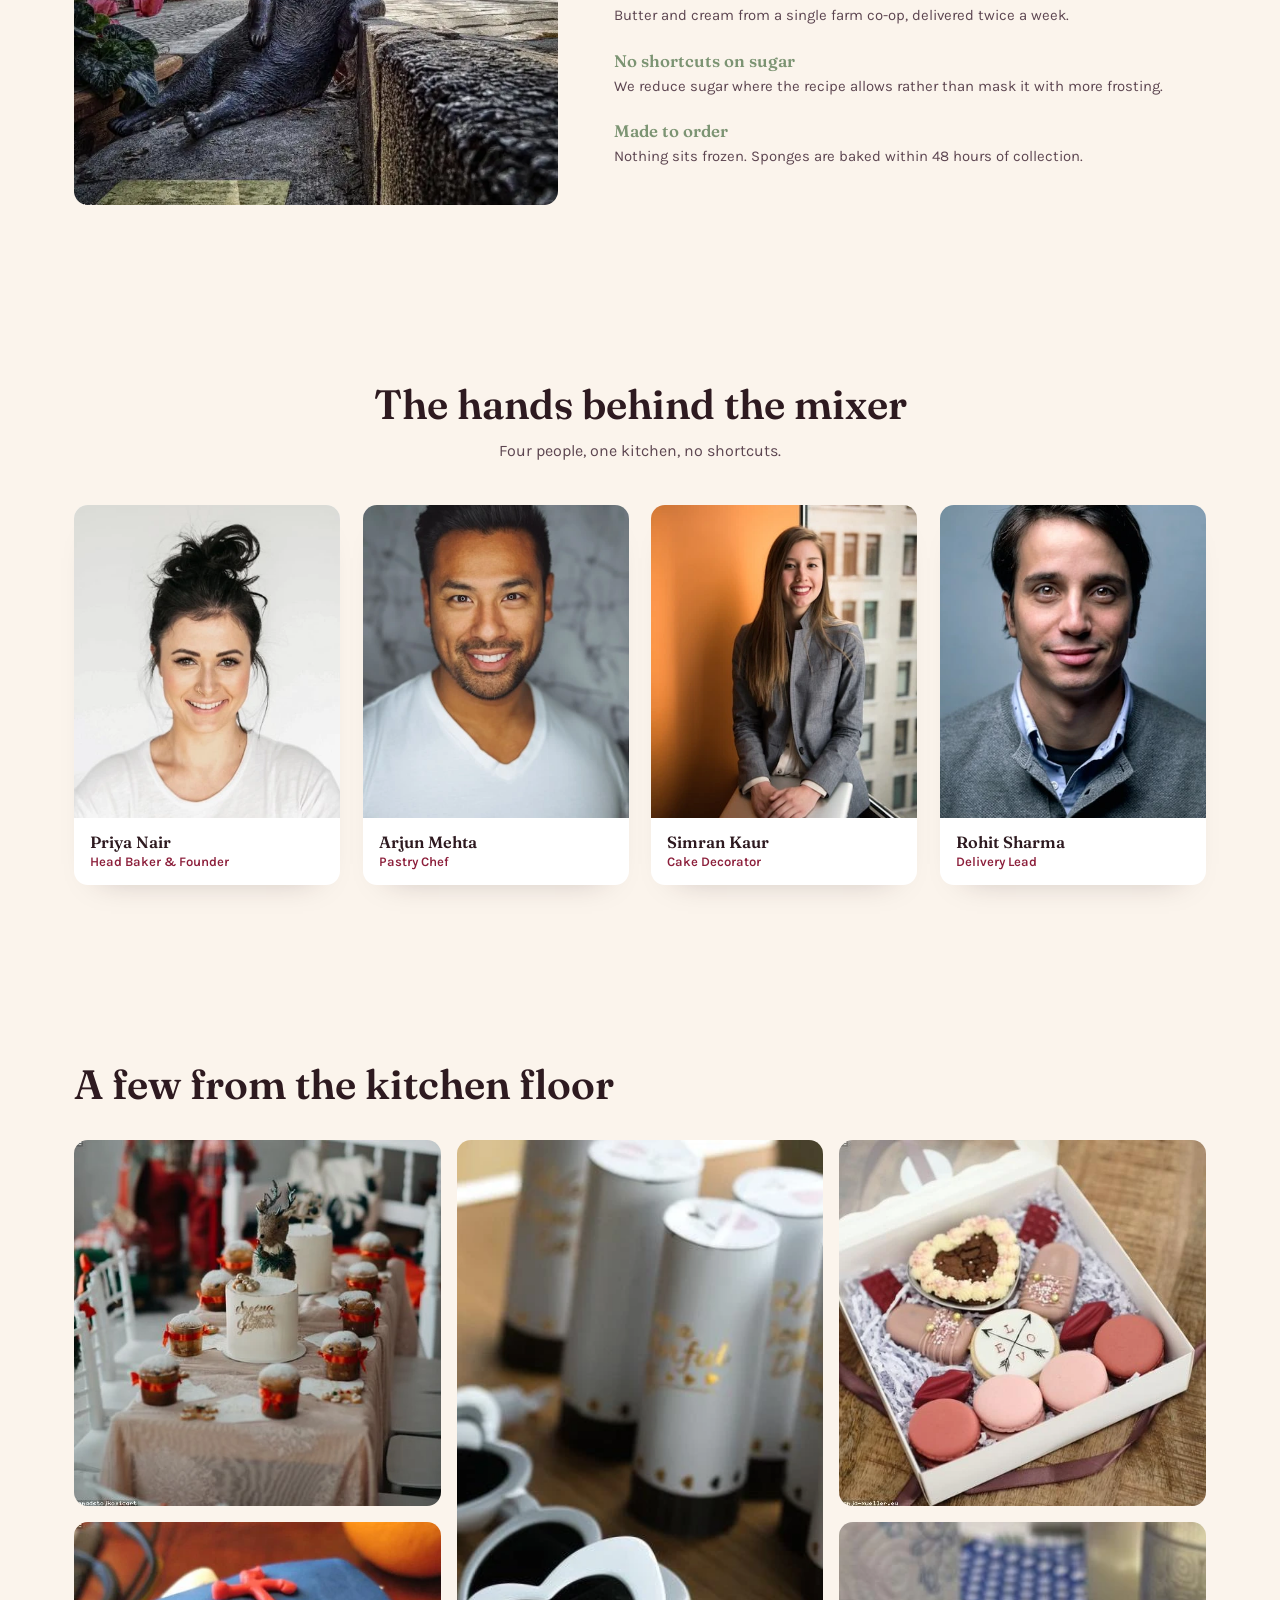
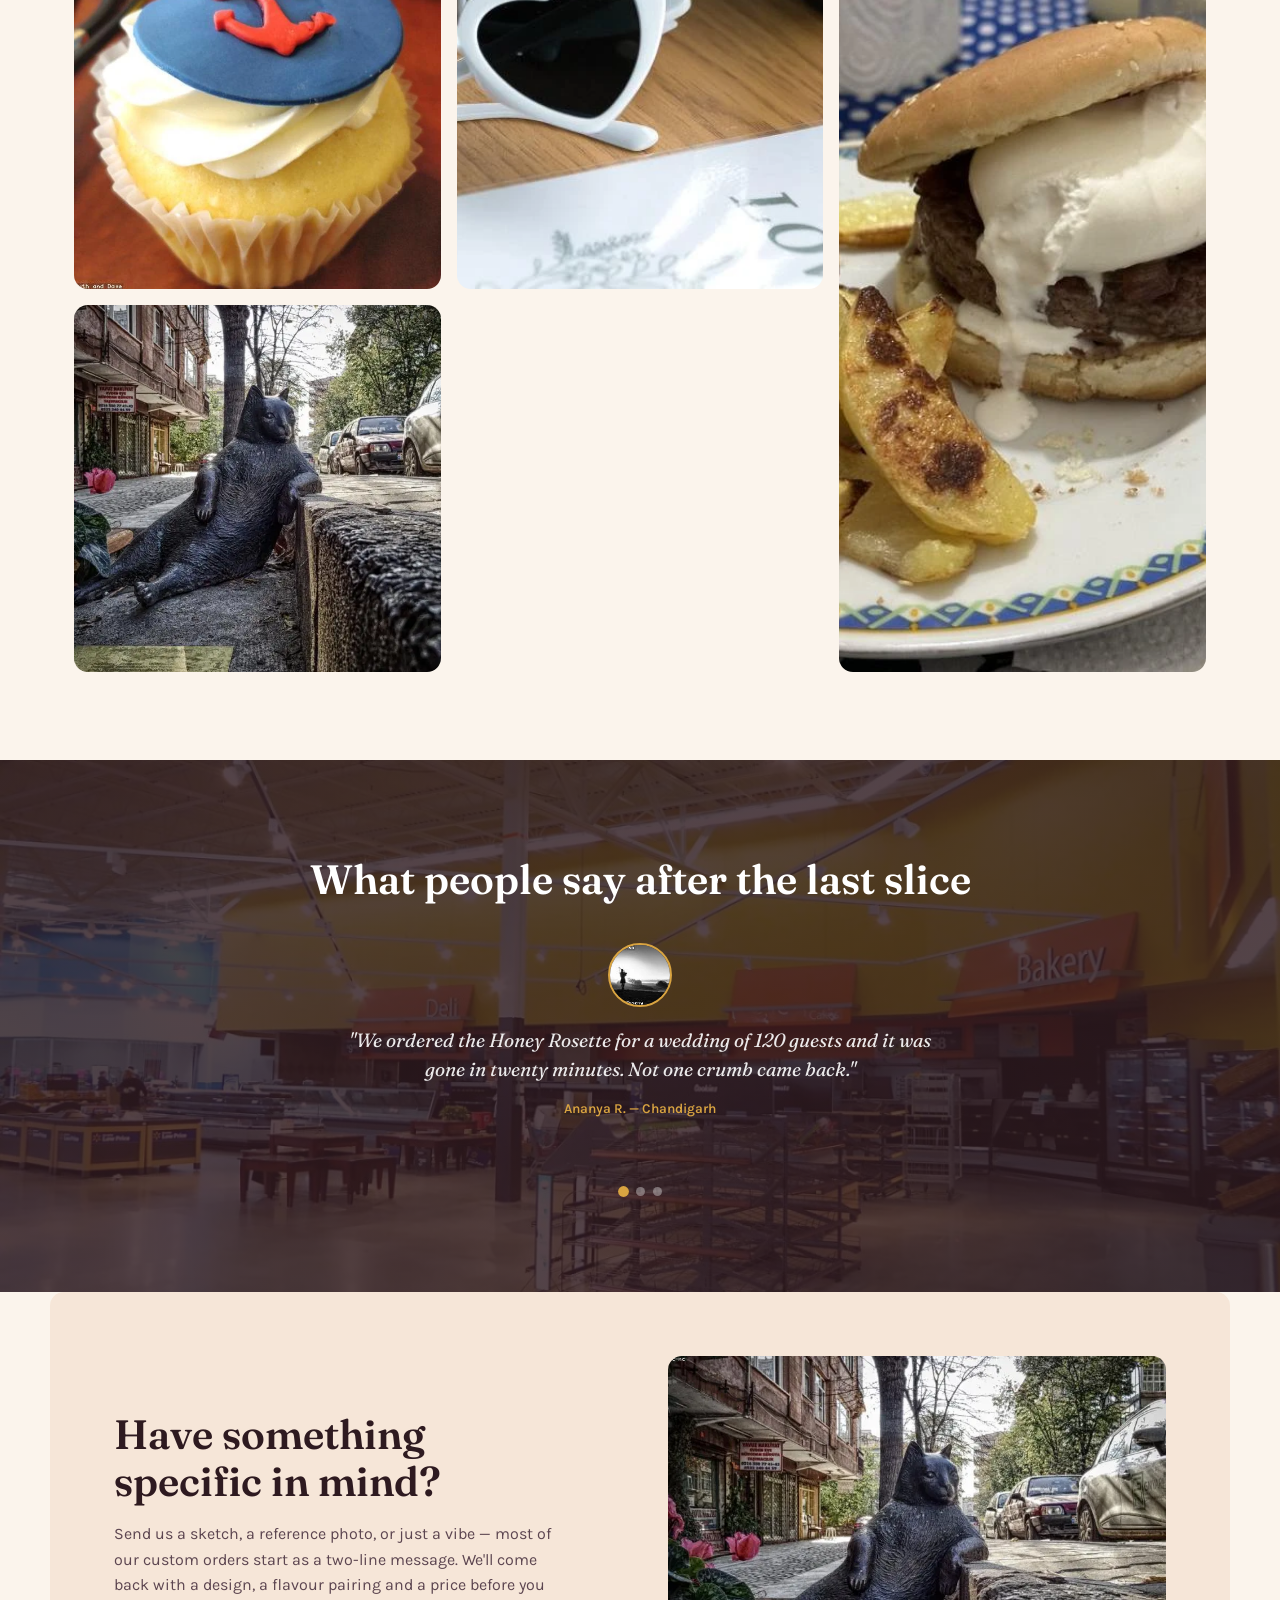
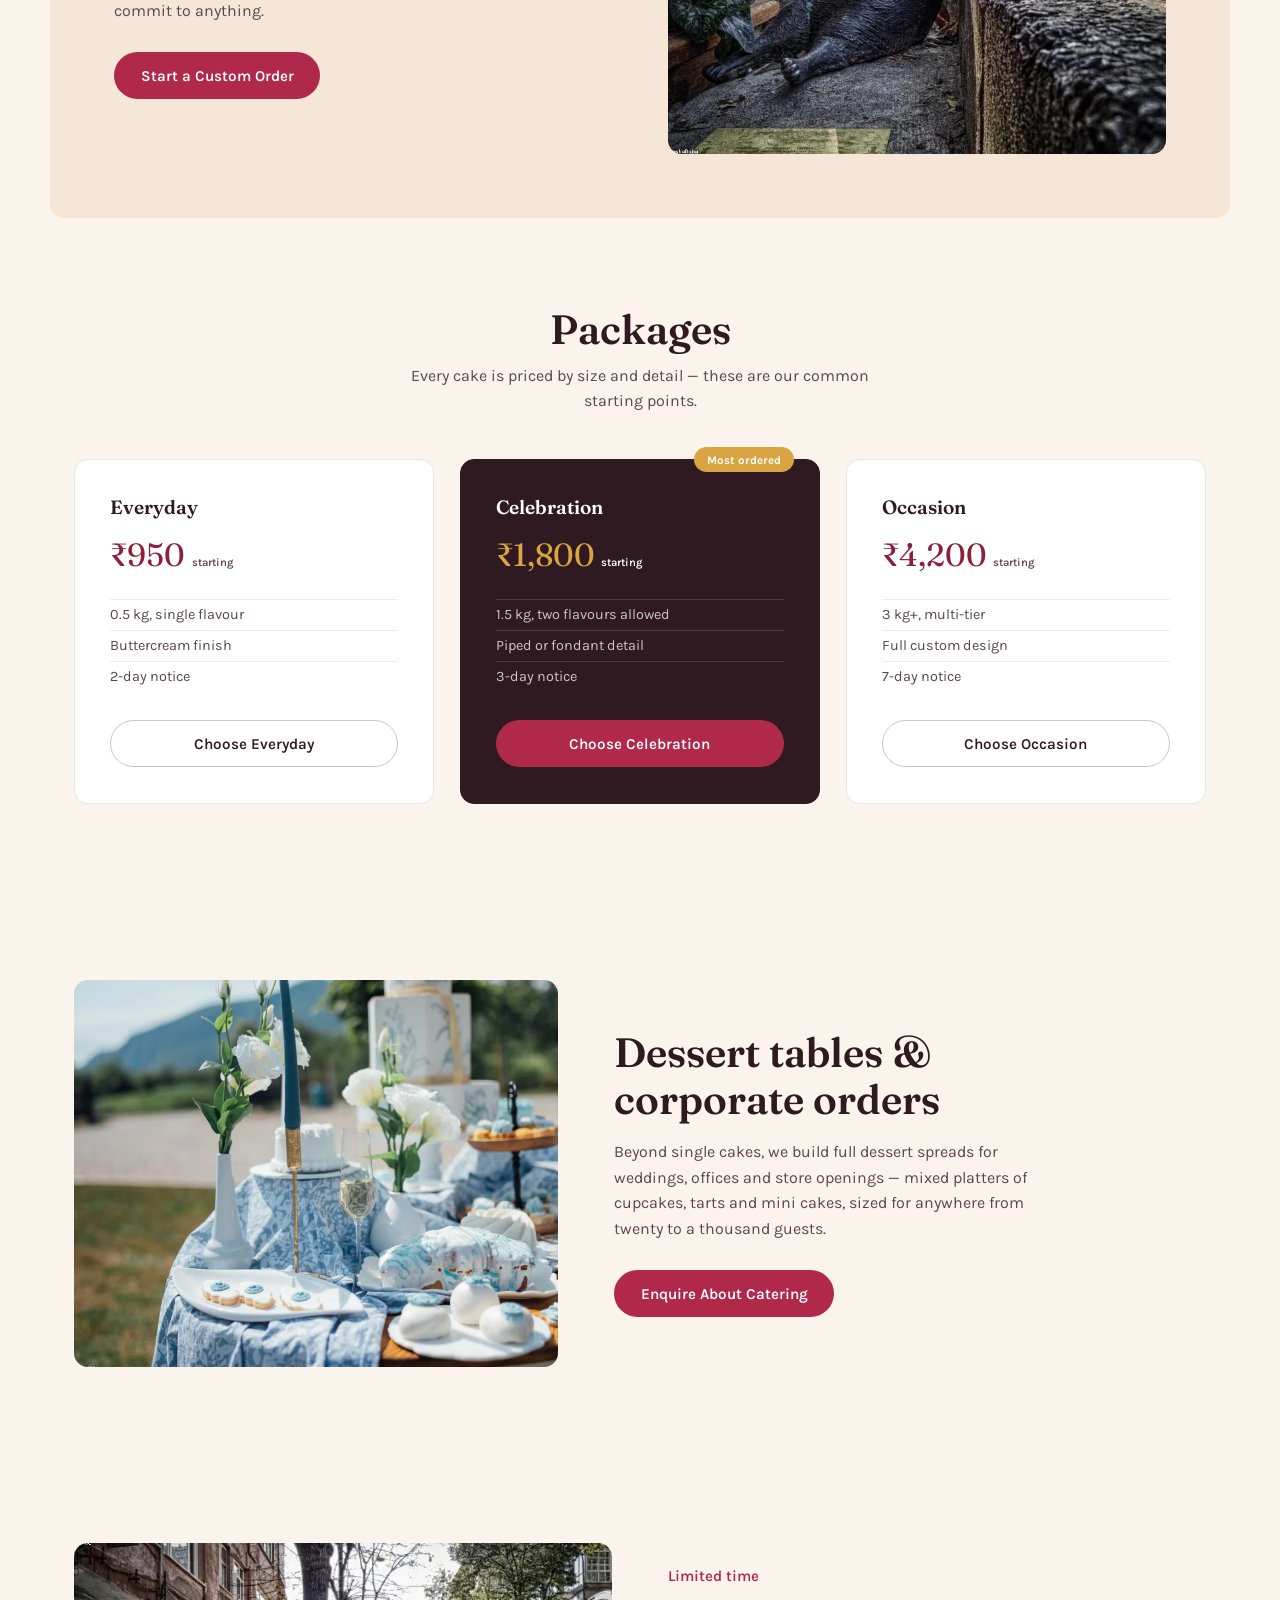
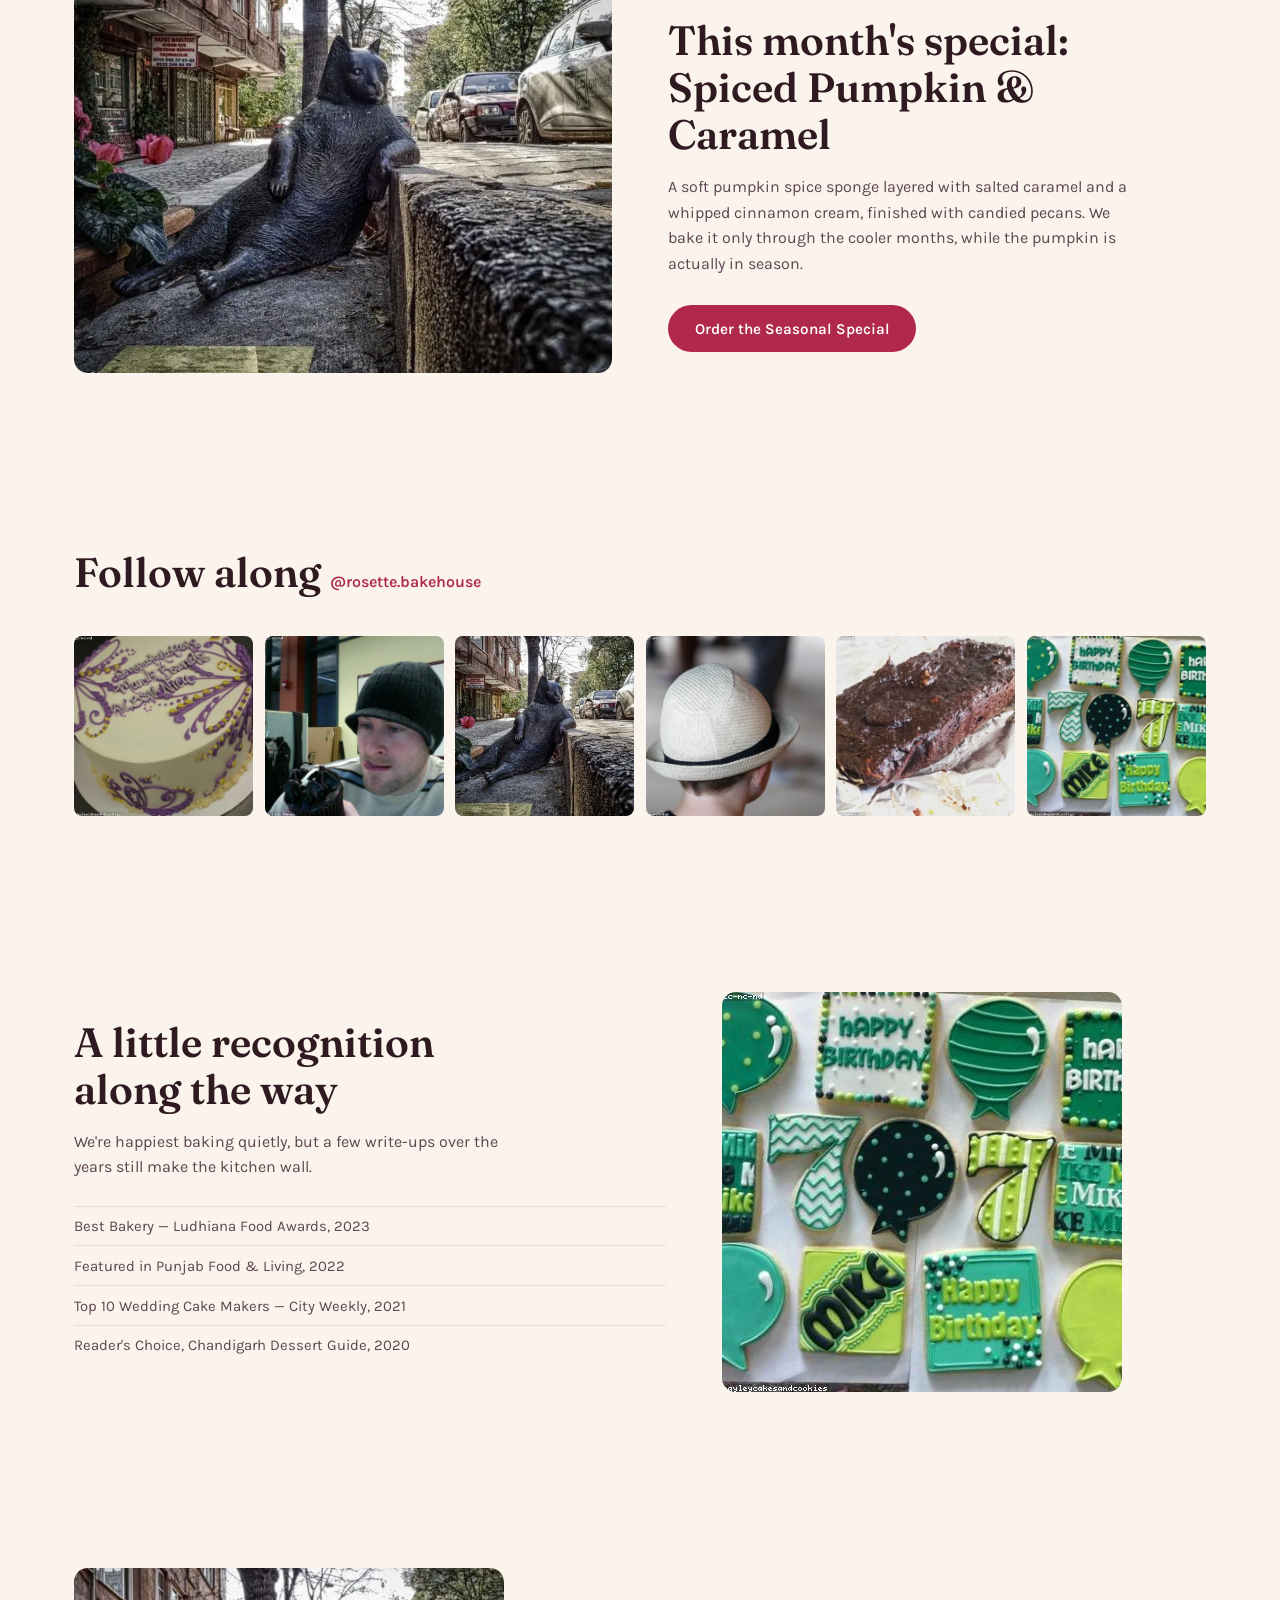
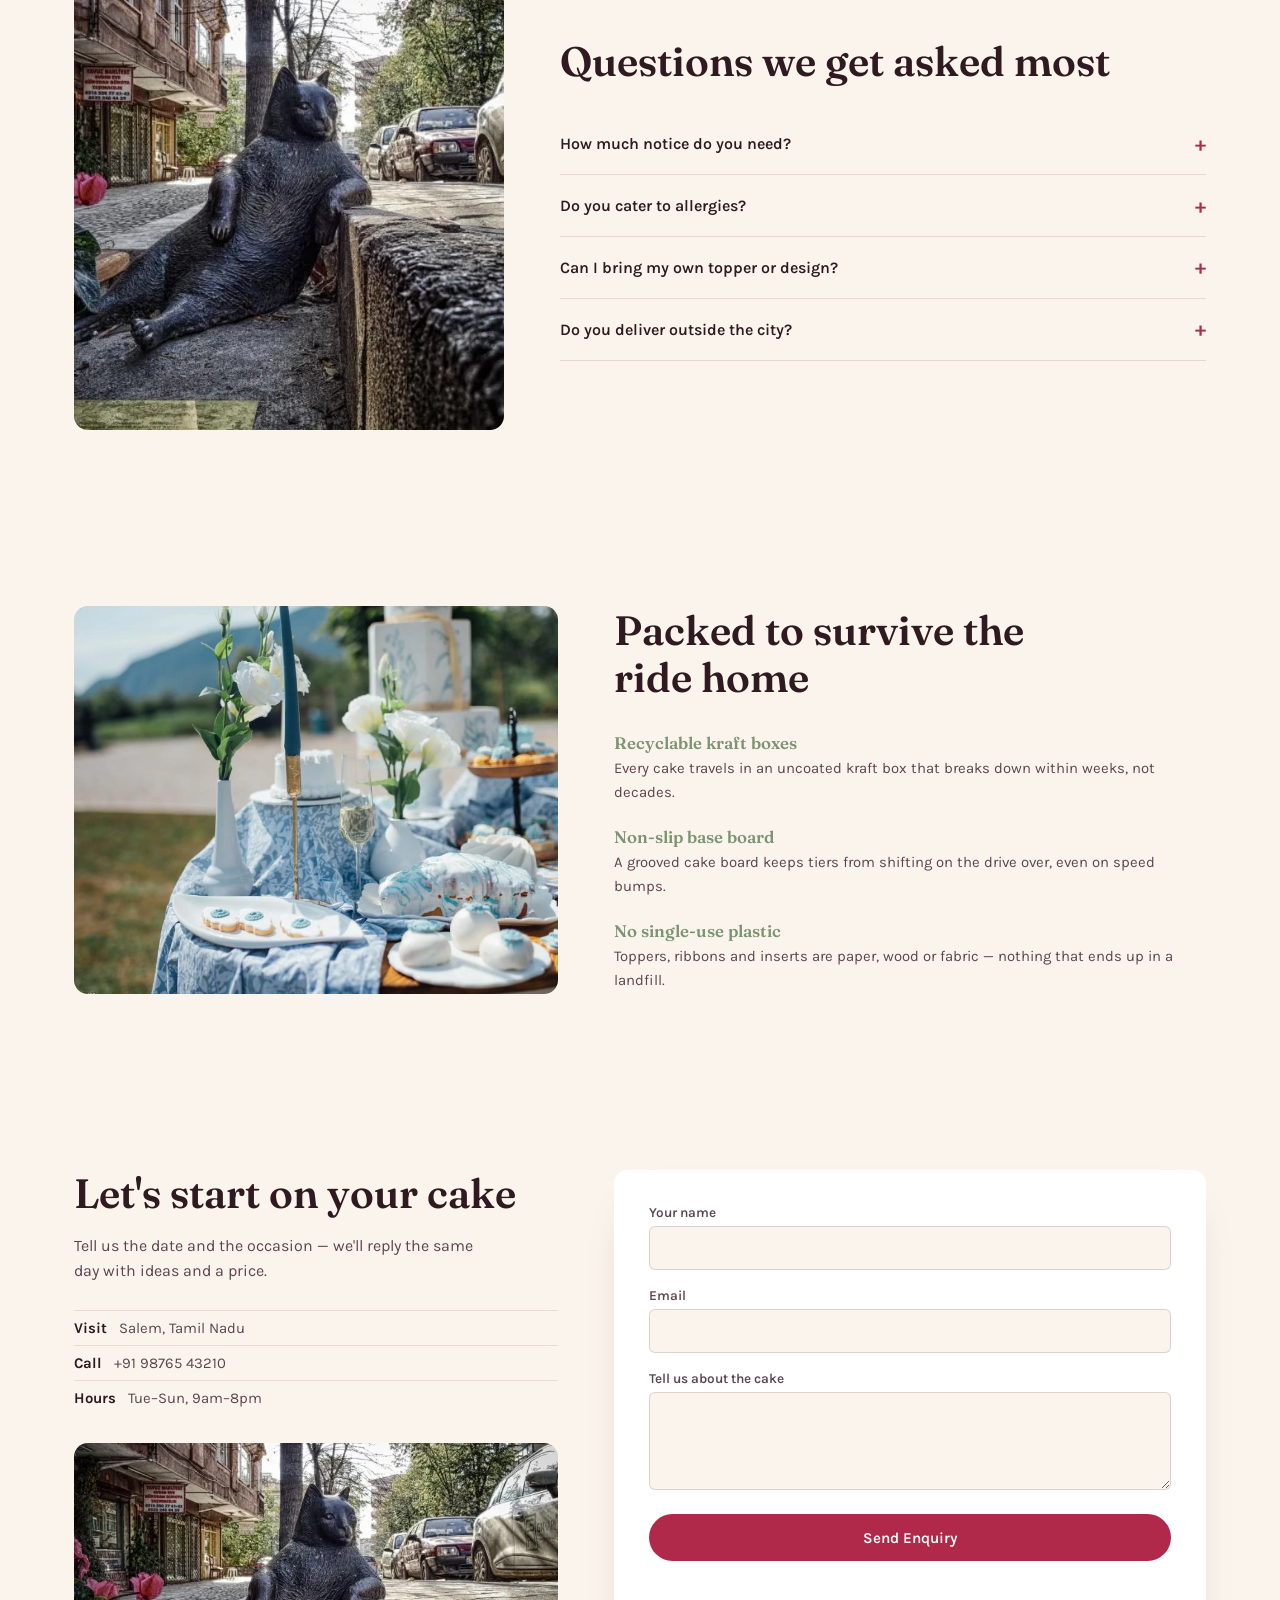
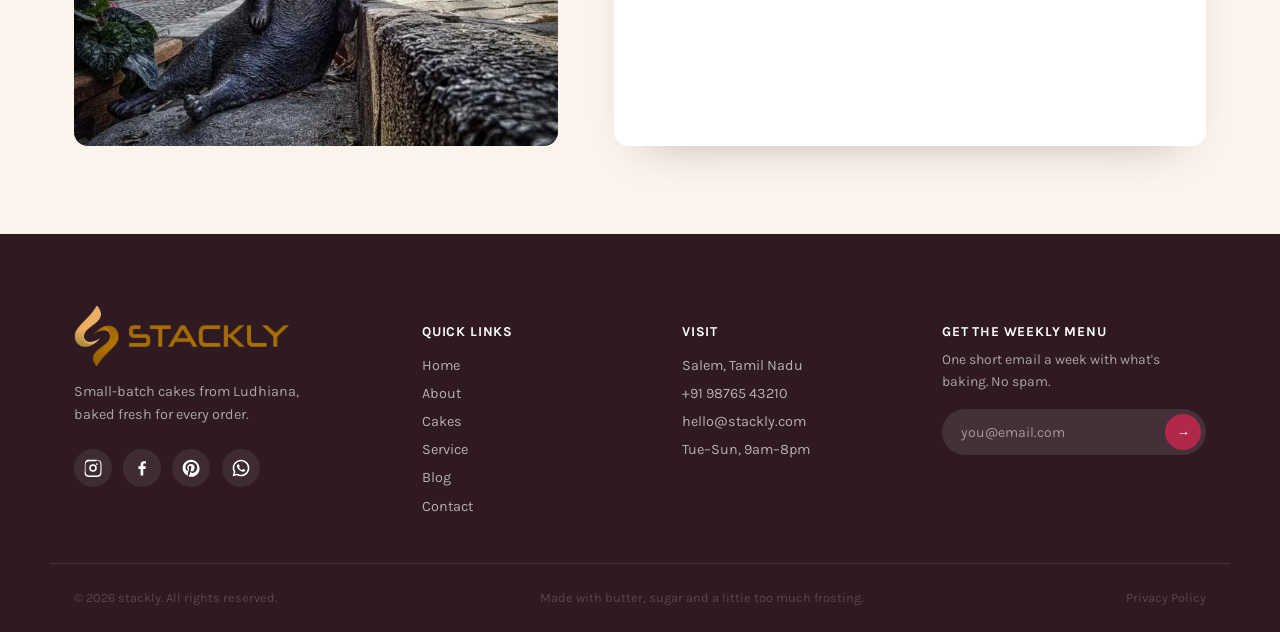
==== commit 9086f42b: "bugs fixed" ====
--- a/index.html
+++ b/index.html
@@ -86,7 +86,7 @@
     </div>
     <div class="story-copy">
       <h2>A kitchen that starts before sunrise</h2>
-      <p>Rosette Bakehouse began in a rented kitchen with one oven and a stand mixer that had seen better days. Eleven years on, we still measure flour by hand, still crack every egg ourselves, and still close the order book once the day's batch is full — because a cake made for fifty people tastes different from one made for five hundred.</p>
+      <p>stackly began in a rented kitchen with one oven and a stand mixer that had seen better days. Eleven years on, we still measure flour by hand, still crack every egg ourselves, and still close the order book once the day's batch is full — because a cake made for fifty people tastes different from one made for five hundred.</p>
       <div class="story-stats">
         <div class="stat" data-count="11"><span class="stat-num">0</span><span class="stat-label">Years baking</span></div>
         <div class="stat" data-count="8200"><span class="stat-num">0</span><span class="stat-label">Cakes delivered</span></div>
@@ -411,7 +411,7 @@
     <div class="insta-grid">
       <img src="./src/Home/image-33-compressed.webp" alt="Instagram post: finished cake">
       <img src="./src/Home/image-34-compressed.webp" alt="Instagram post: cupcakes">
-      <img src="./src/Home/image-35-compressed.webp" alt="Instagram post: pastries">
+      <img src="./src/Home/image-15-compressed.webp" alt="Instagram post: pastries">
       <img src="./src/Home/image-36-compressed.webp" alt="Instagram post: wedding cake">
       <img src="./src/Home/image-37-compressed.webp" alt="Instagram post: chocolate dessert">
       <img src="./src/Home/image-38-compressed.webp" alt="Instagram post: bakery counter">
@@ -431,14 +431,14 @@
       </ul>
     </div>
     <div class="press-media">
-      <img src="./src/Home/image-38-compressed.webp" alt="Magazine clipping featuring Rosette Bakehouse">
+      <img src="./src/Home/image-38-compressed.webp" alt="Magazine clipping featuring stackly">
     </div>
   </section>
 
   <!-- ===== 14. FAQ ===== -->
   <section id="faq" class="faq reveal" data-animate="fade-up">
     <div class="faq-media">
-      <img src="./src/Home/image-39-compressed.webp" alt="Rosette Bakehouse shop front">
+      <img src="./src/Home/image-39-compressed.webp" alt="stackly shop front">
     </div>
     <div class="faq-copy">
       <h2>Questions we get asked most</h2>
@@ -466,7 +466,7 @@
   <!-- ===== 14b. PACKAGING ===== -->
   <section id="packaging" class="packaging reveal" data-animate="fade-up">
     <div class="packaging-media">
-      <img src="./src/Home/image-40-compressed.webp" alt="Cake boxed in recyclable kraft packaging with a cloth ribbon">
+      <img src="./src/Home/image-31-compressed.webp" alt="Cake boxed in recyclable kraft packaging with a cloth ribbon">
     </div>
     <div class="packaging-copy">
       <h2>Packed to survive the ride home</h2>
@@ -494,11 +494,11 @@
         <h2>Let's start on your cake</h2>
         <p>Tell us the date and the occasion — we'll reply the same day with ideas and a price.</p>
         <ul class="contact-list">
-          <li><strong>Visit</strong> 14 Model Town Road, Ludhiana</li>
+          <li><strong>Visit</strong> Salem, Tamil Nadu</li>
           <li><strong>Call</strong> +91 98765 43210</li>
           <li><strong>Hours</strong> Tue–Sun, 9am–8pm</li>
         </ul>
-        <img class="contact-image" src="./src/Home/image-41-compressed.webp" alt="Rosette Bakehouse storefront at street level">
+        <img class="contact-image" src="./src/Home/image-41-compressed.webp" alt="Stackly storefront at street level">
       </div>
       <form class="contact-form" id="contactForm">
         <label>Your name
@@ -552,9 +552,9 @@
 
     <div class="footer-links">
       <h4>Visit</h4>
-      <a href="./contact.html">14 Model Town Road, Ludhiana</a>
+      <a href="./contact.html">Salem, Tamil Nadu</a>
       <a href="./404.html">+91 98765 43210</a>
-      <a href="./404.html">hello@rosettebakehouse.com</a>
+      <a href="./404.html">hello@stackly.com</a>
       <a href="./contact.html">Tue–Sun, 9am–8pm</a>
     </div>
 
@@ -569,8 +569,10 @@
   </div>
 
   <div class="footer-bottom">
-    <p>&copy; <span id="year"></span> Rosette Bakehouse. All rights reserved.</p>
+    <p>&copy; <span id="year"></span> stackly. All rights reserved.</p>
     <p>Made with butter, sugar and a little too much frosting.</p>
+        <p><a href="./404.html">Privacy Policy</a></p>
+
   </div>
 
   <button class="back-to-top" id="backToTop" aria-label="Back to top">&#8593;</button>
--- a/style.css
+++ b/style.css
@@ -599,8 +599,11 @@
   .main-nav, .header-cta{ display:none; }
   .hamburger{ display:flex; }
   .main-nav.open{
-    display:flex; position:absolute; top:100%; left:0; right:0;
+    margin:0;
+    display:flex; position:absolute; top:100%; left:00%; right:-5px;
     flex-direction:column; background:var(--cream); padding:1.5rem;
+    align-items:center; font-size:1.25rem;
+    height:100vh;width:100%;
     border-bottom:1px solid rgba(46,26,32,.1); gap:1rem;
     box-shadow:0 20px 30px -20px rgba(46,26,32,.3);
   }
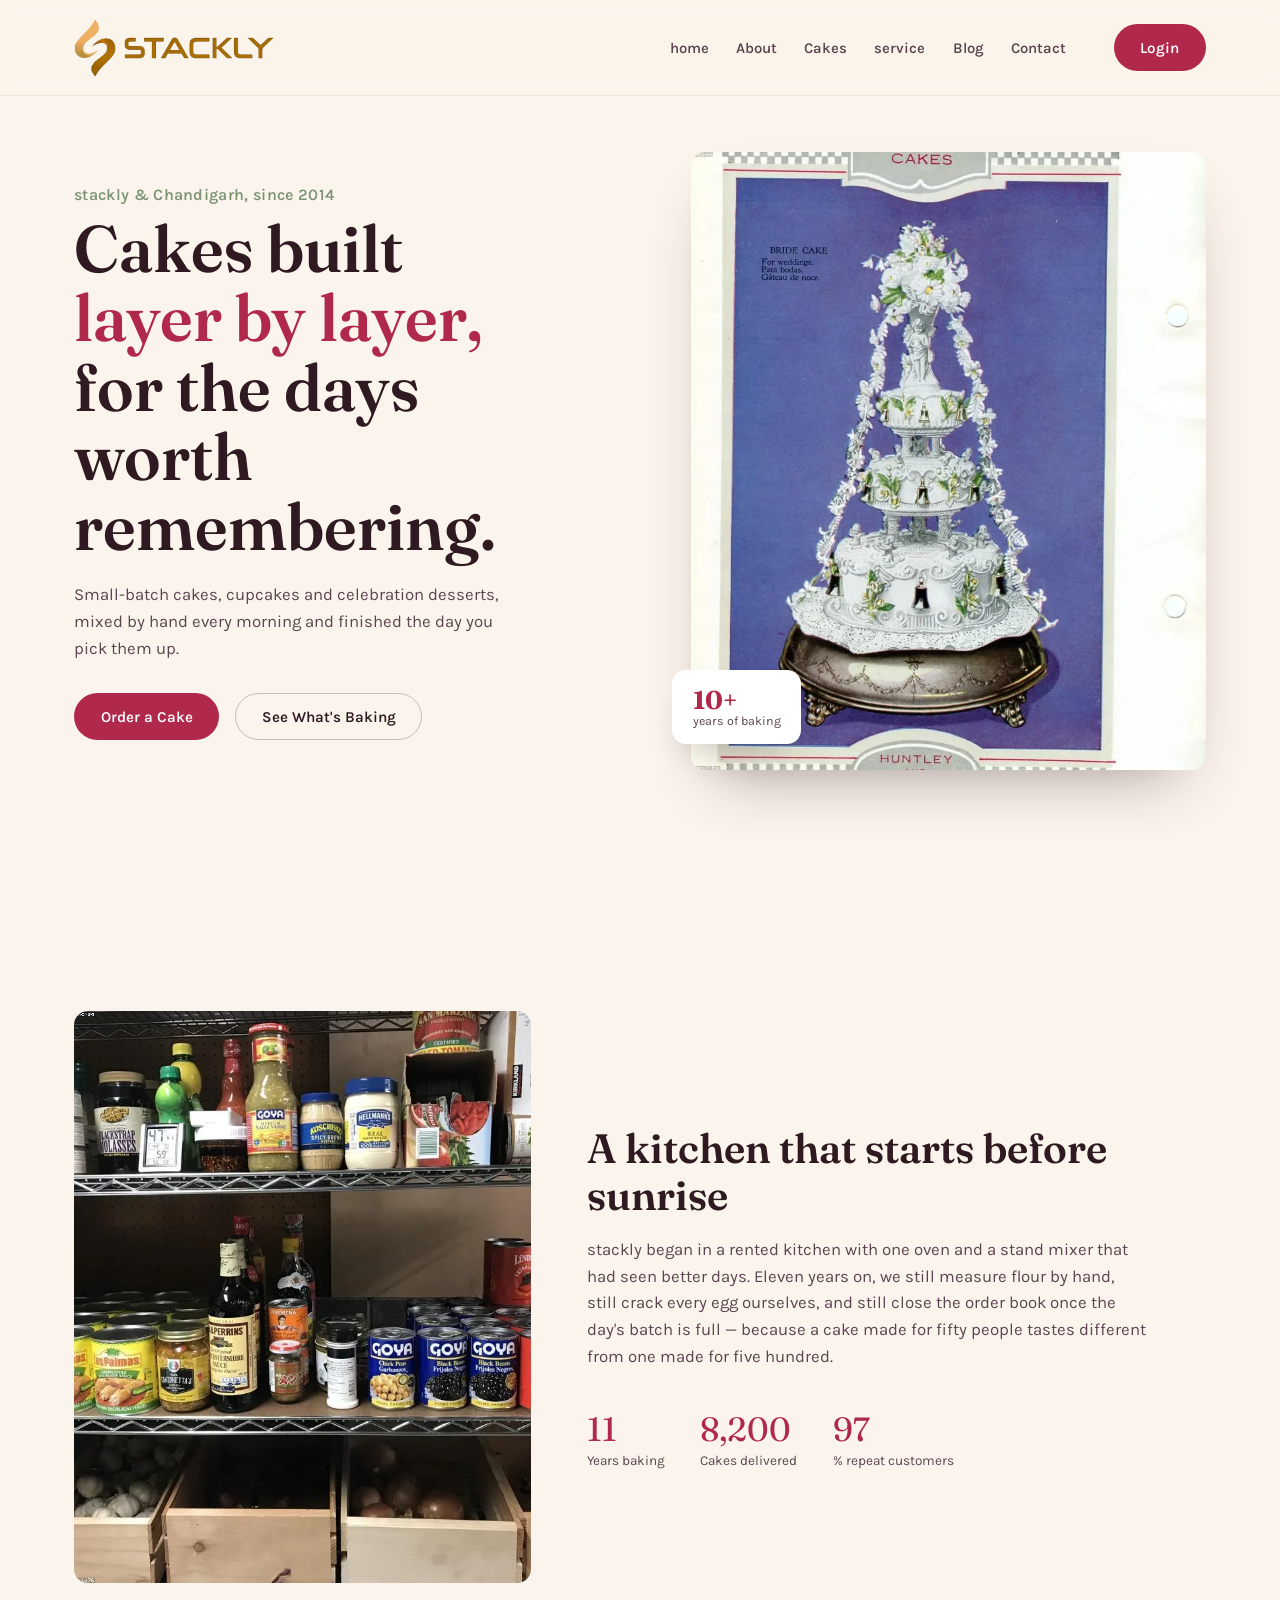
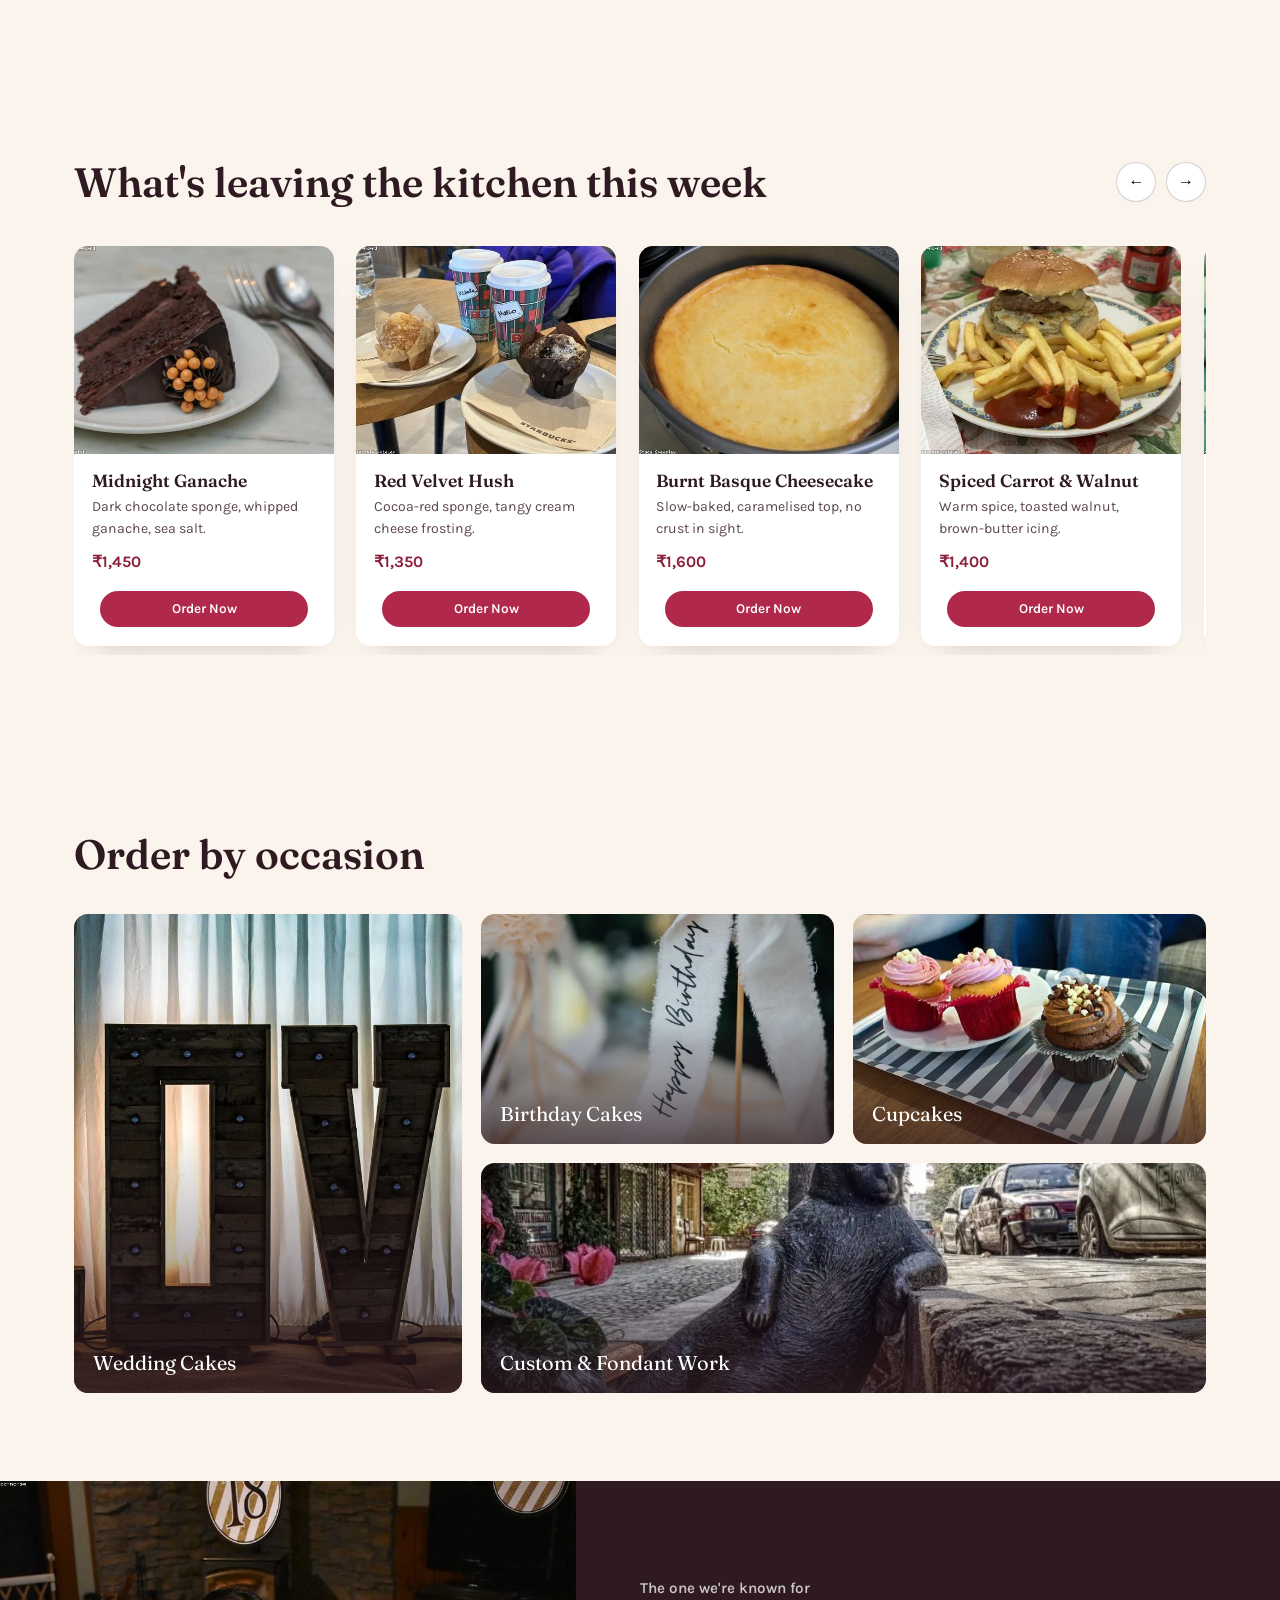
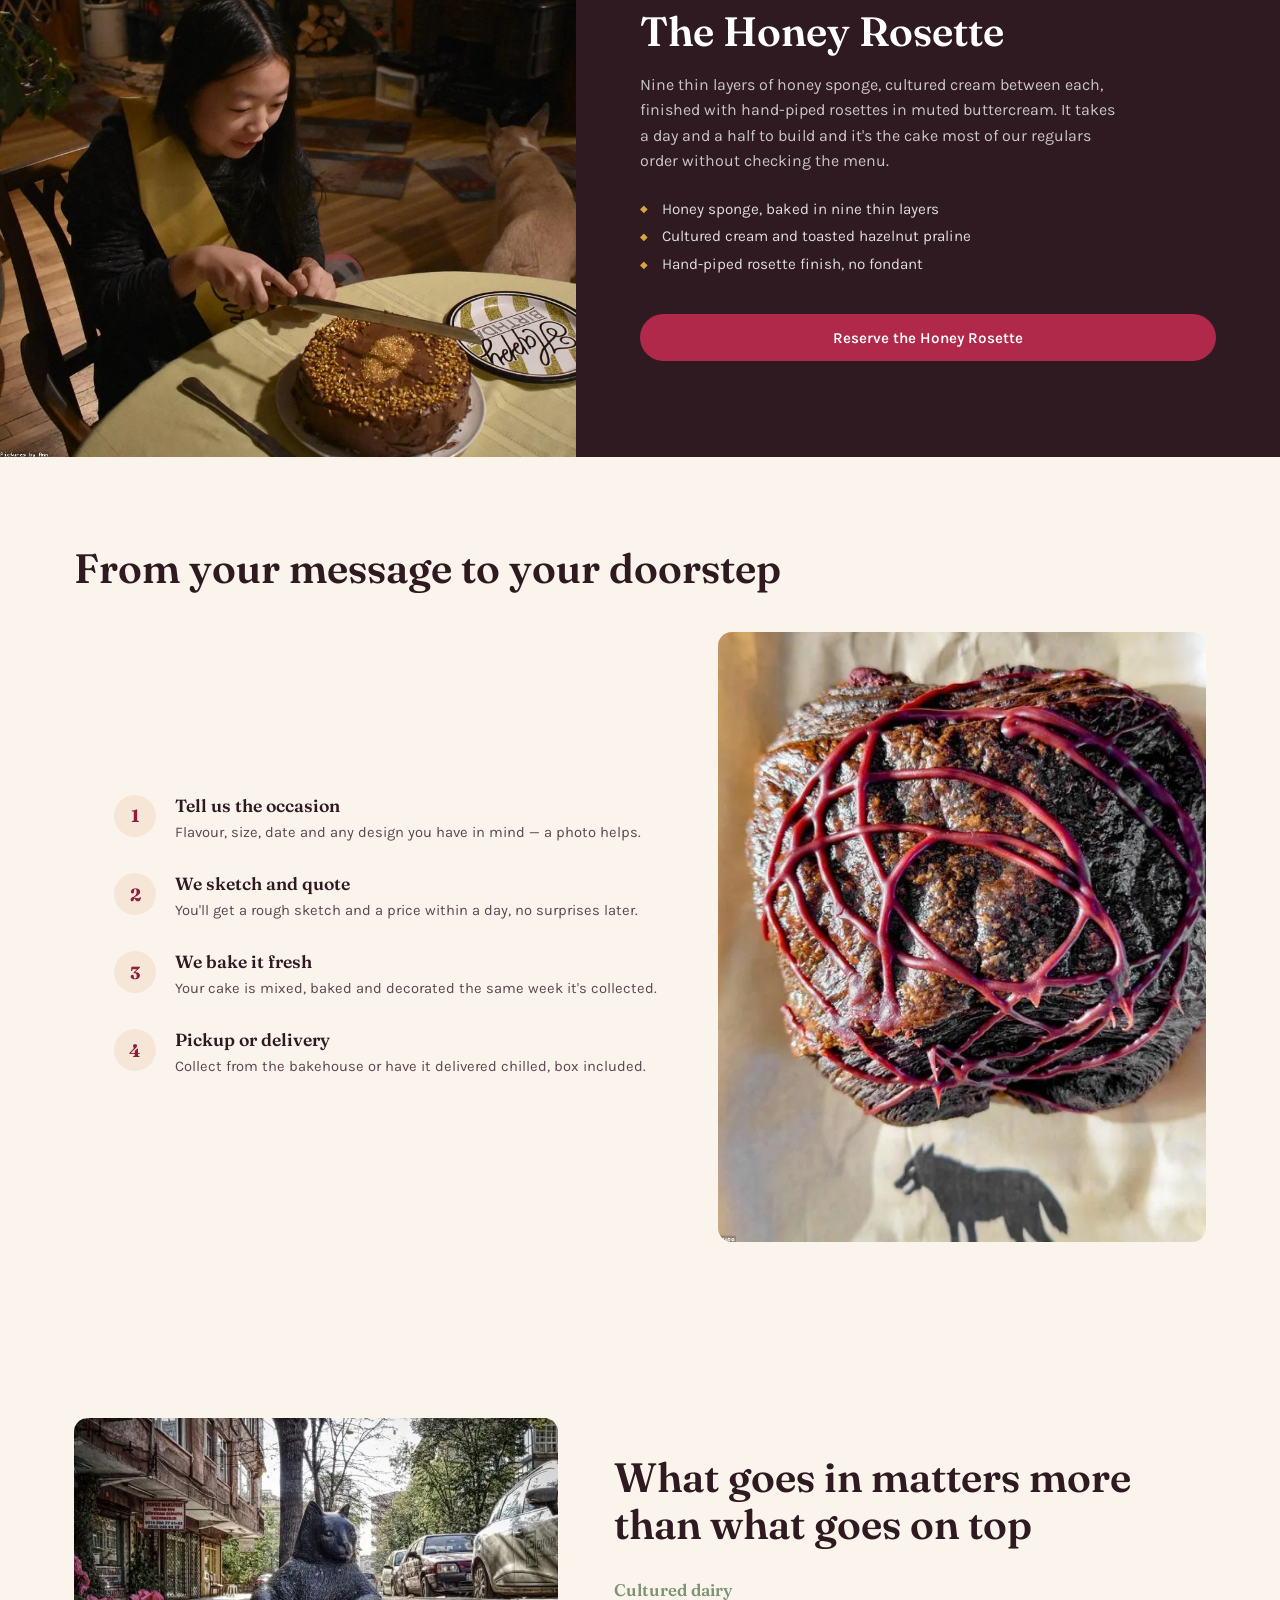
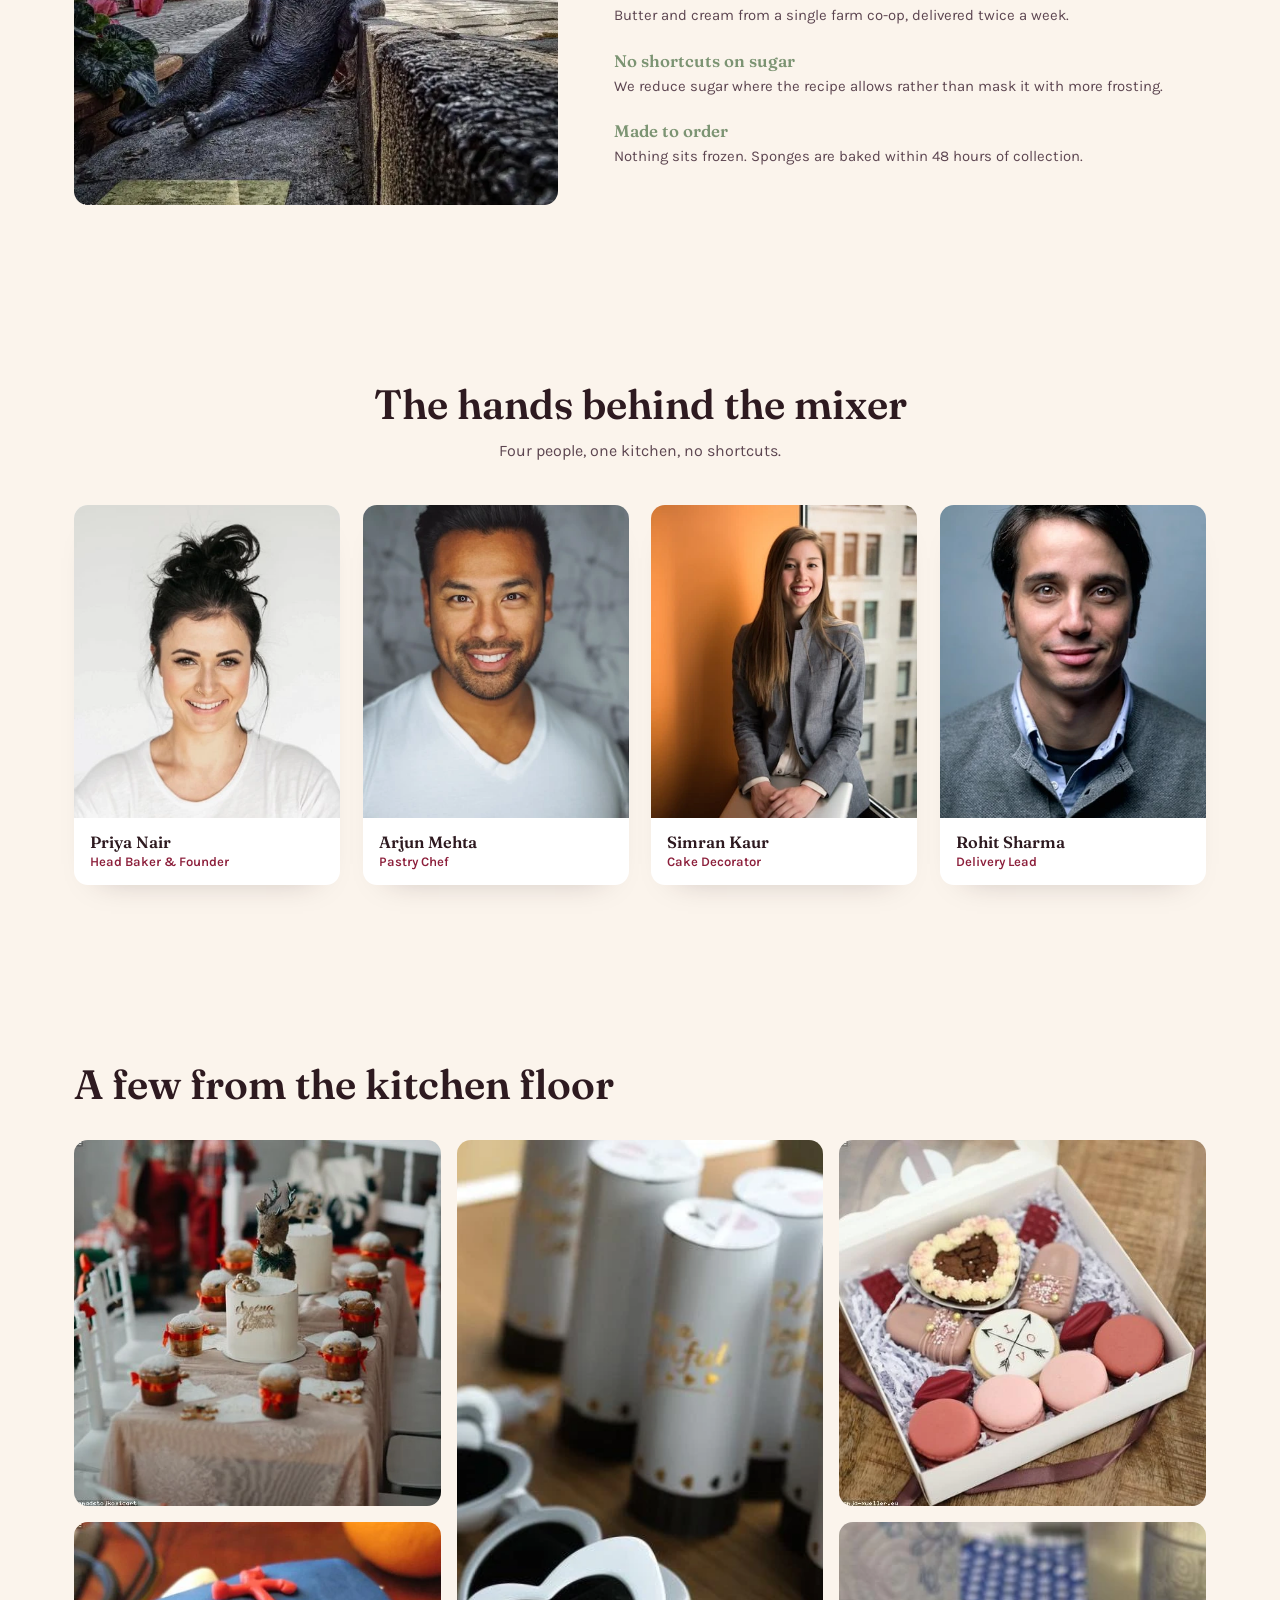
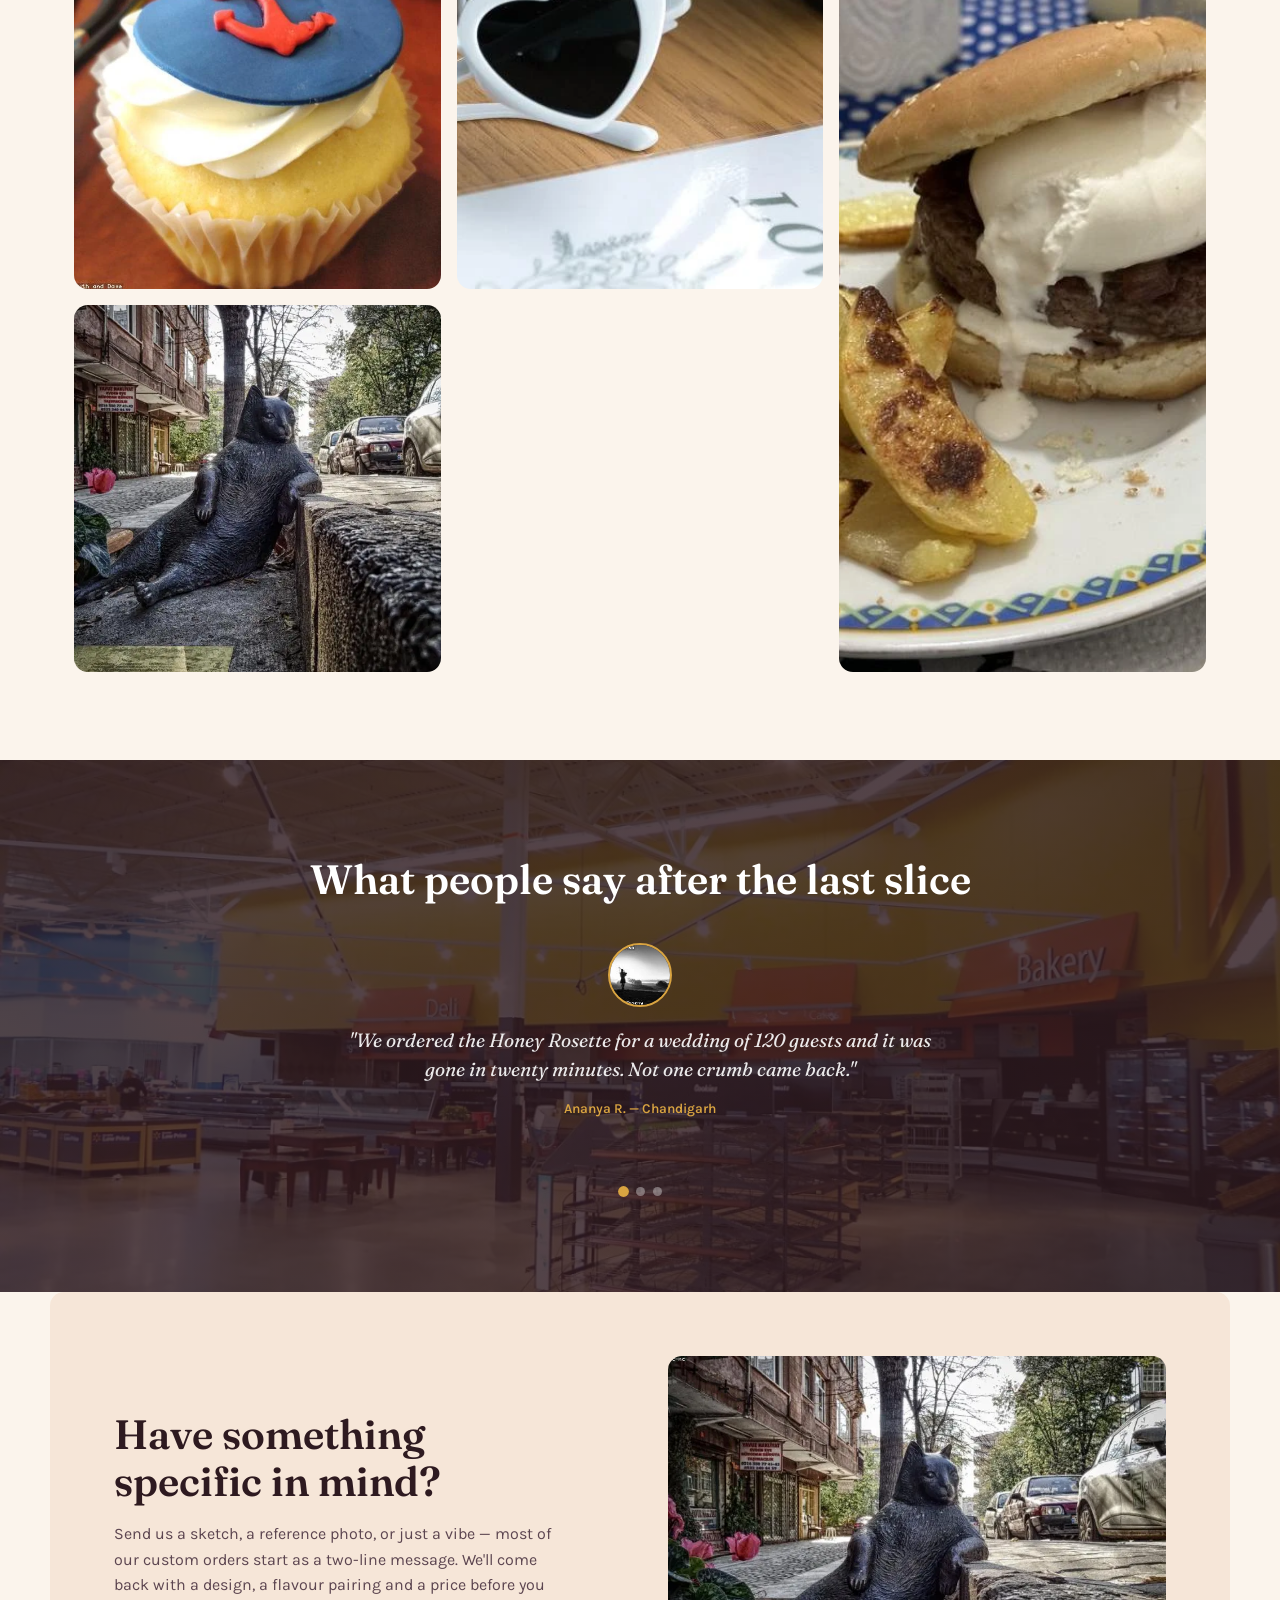
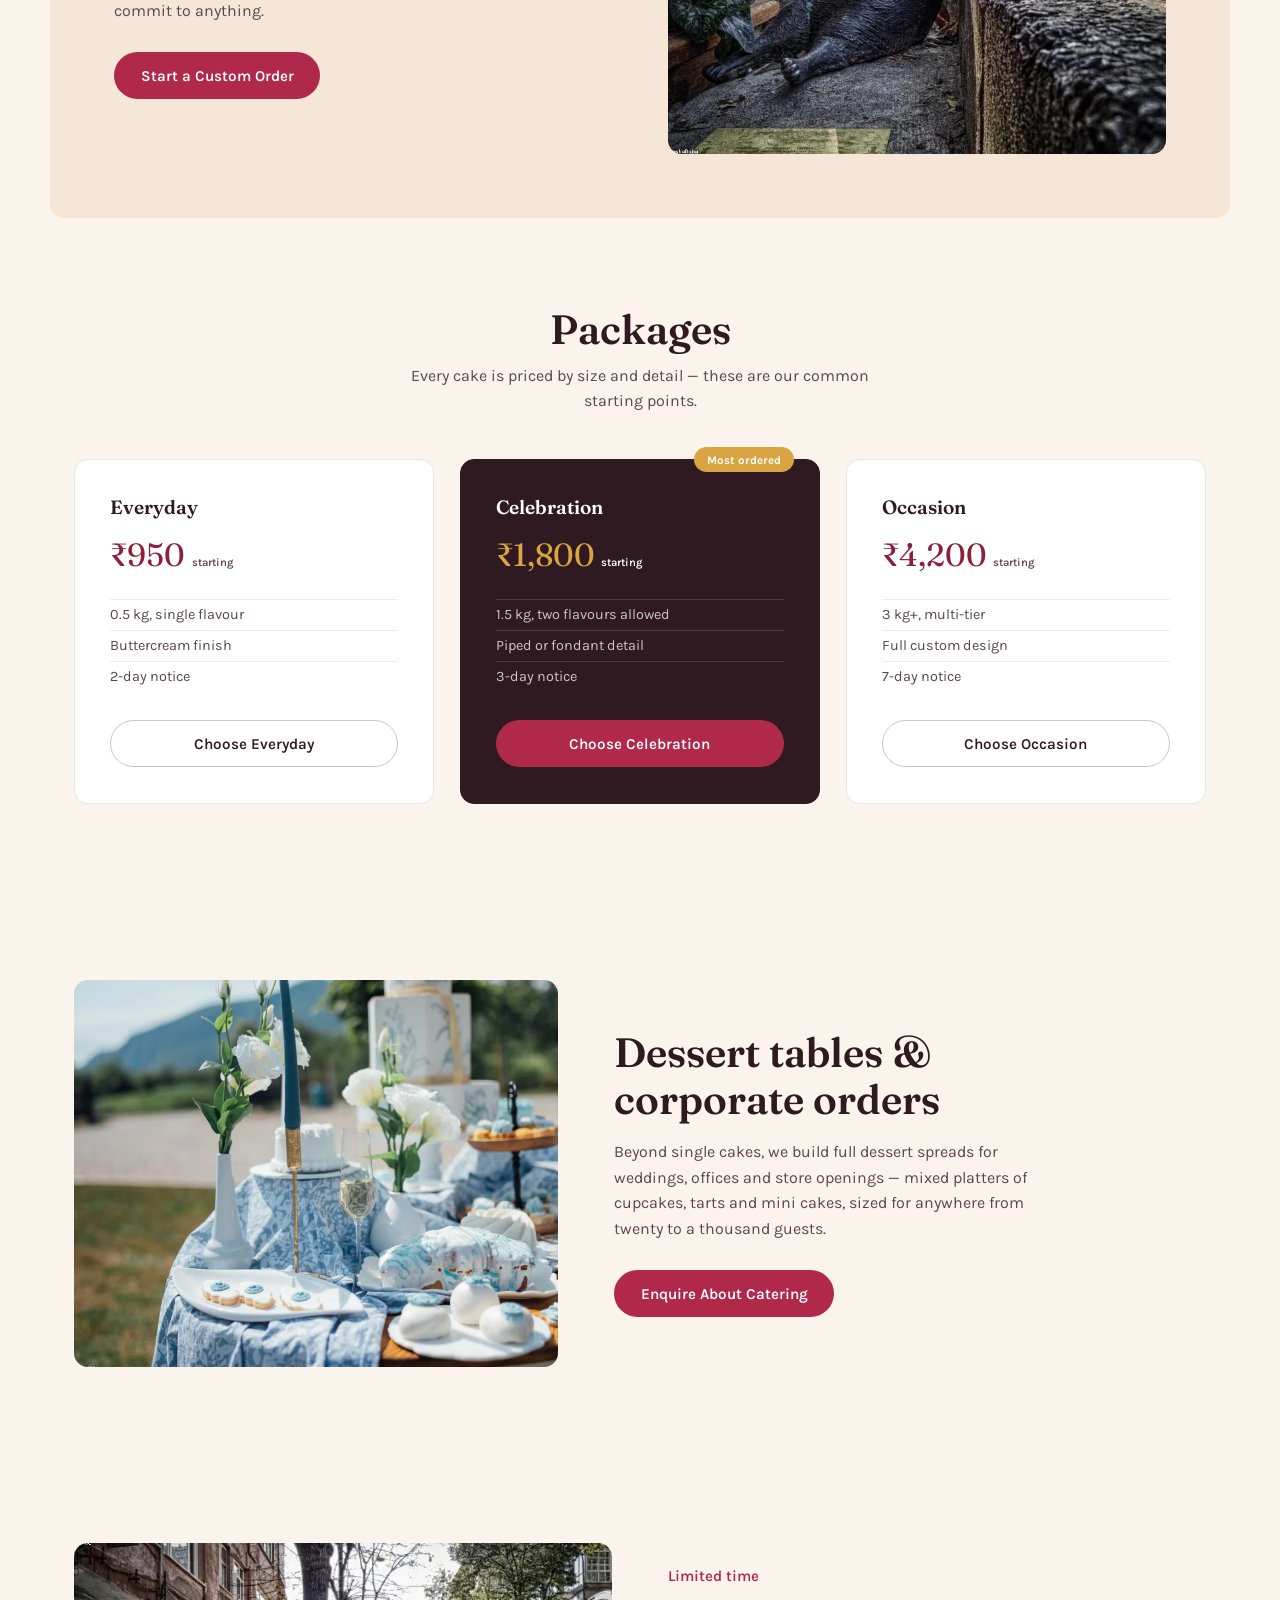
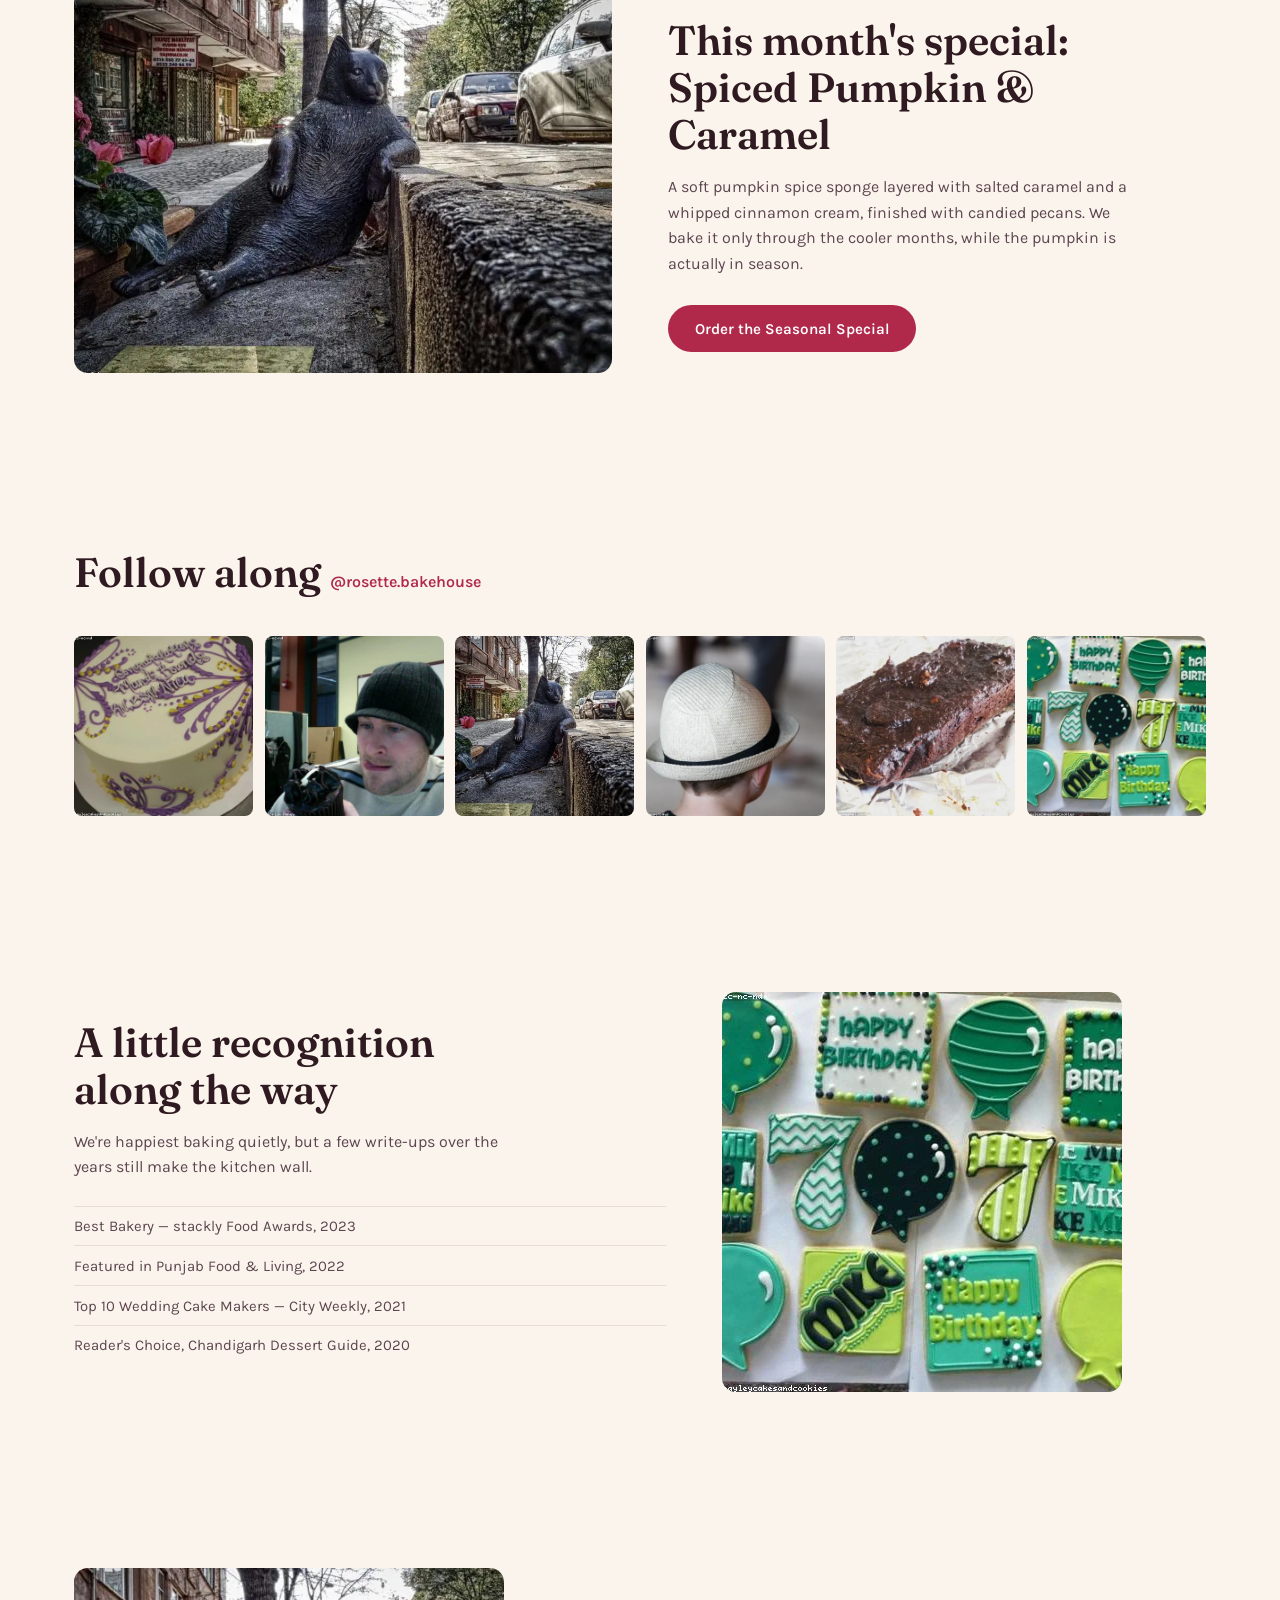
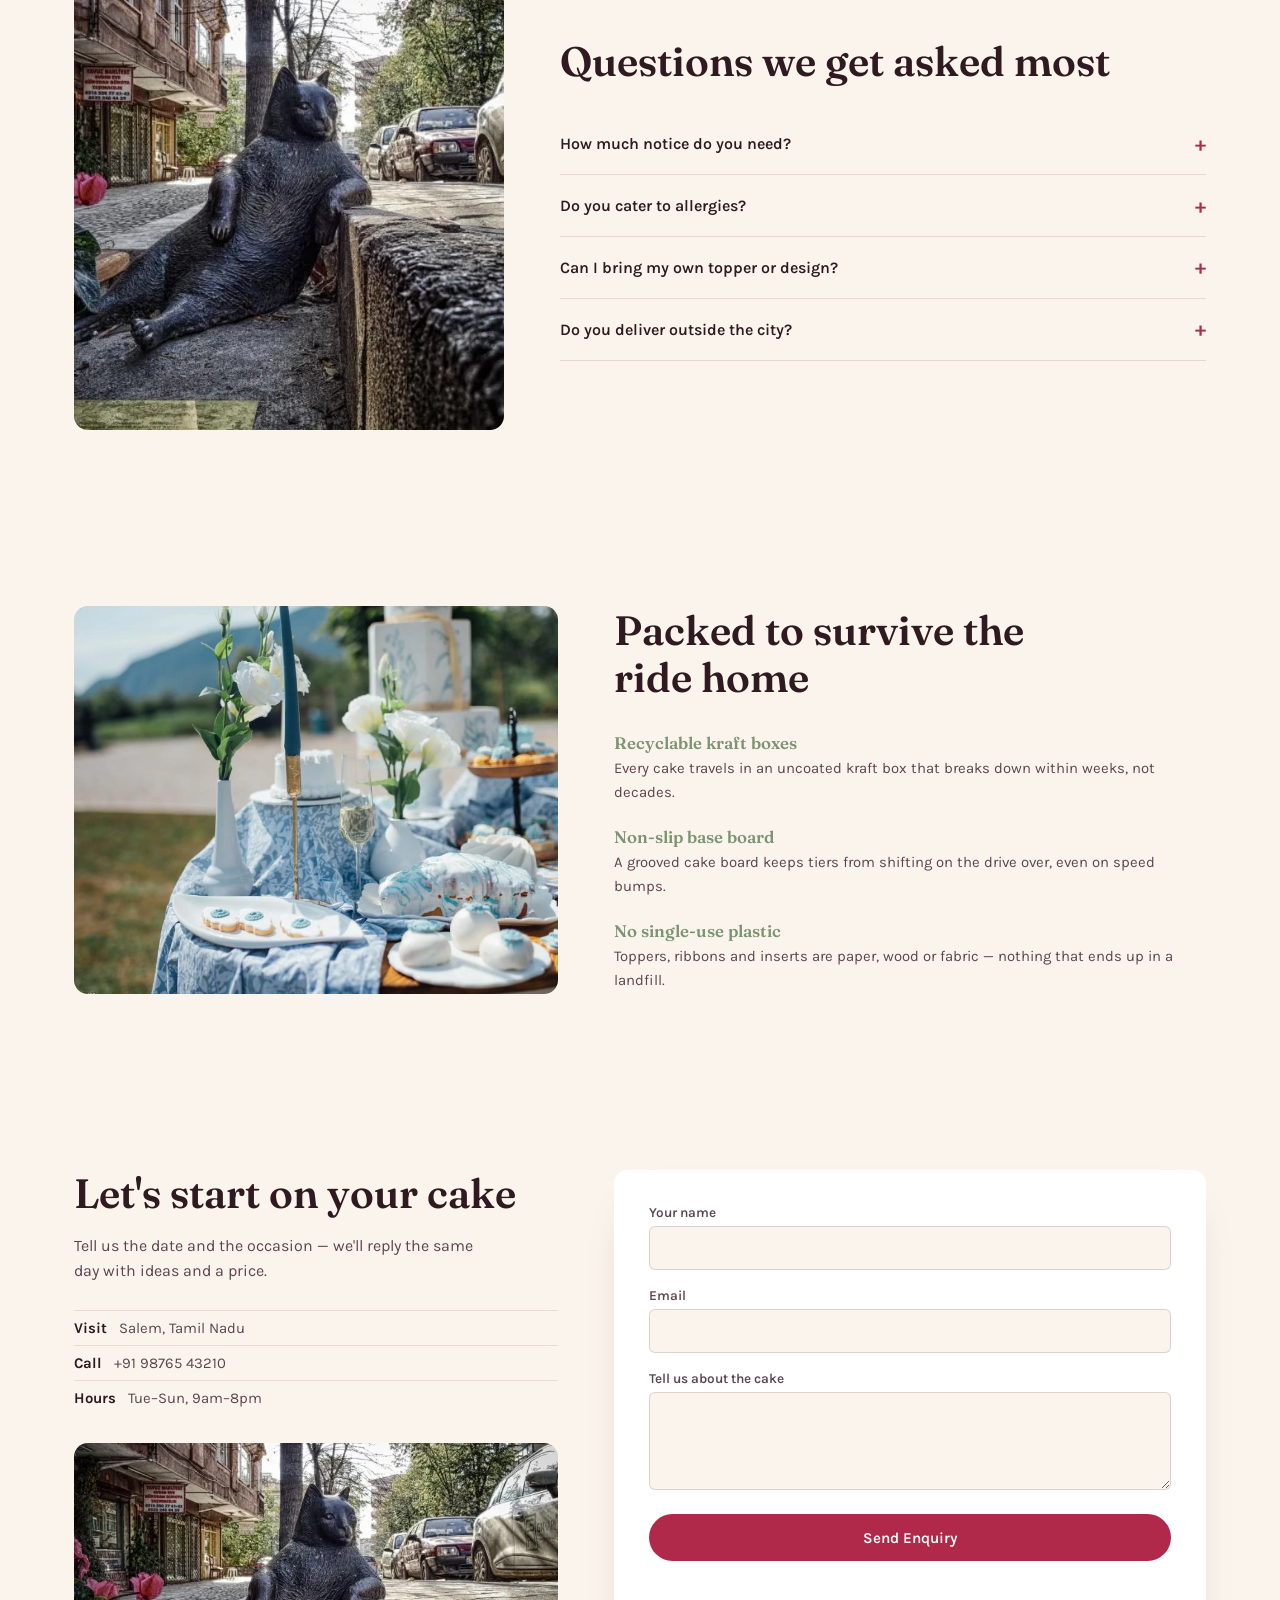
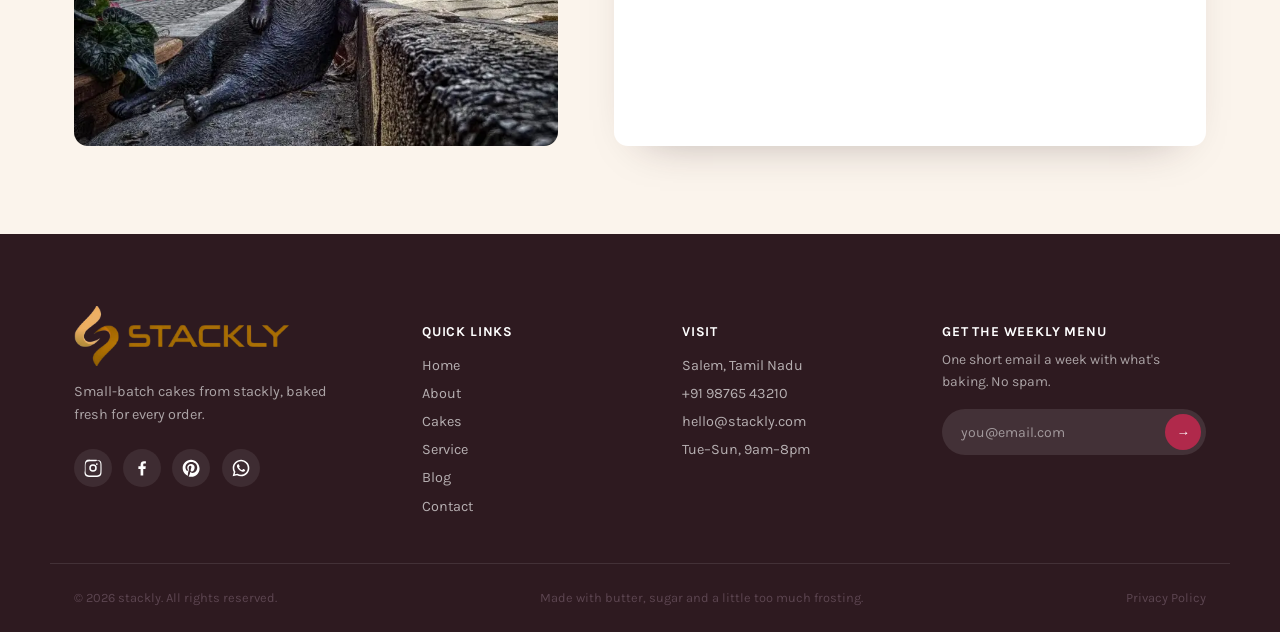
==== commit b36296ab: "address chnaged" ====
--- a/index.html
+++ b/index.html
@@ -56,7 +56,7 @@
   <!-- ===== 1. HERO ===== -->
   <section id="hero" class="hero">
     <div class="hero-copy">
-      <p class="hero-kicker">Ludhiana &amp; Chandigarh, since 2014</p>
+      <p class="hero-kicker">stackly &amp; Chandigarh, since 2014</p>
       <h1 class="hero-title">
         <span class="line">Cakes built</span>
         <span class="line">layer by layer,</span>
@@ -315,7 +315,7 @@
         <blockquote class="testimonial">
           <img src="./src/Home/image-28-compressed.webp" alt="Portrait of Karan S.">
           <p>"I sent a blurry reference photo of my daughter's favourite cartoon and they nailed the design better than I imagined."</p>
-          <cite>Karan S. — Ludhiana</cite>
+          <cite>Karan S. — stackly</cite>
         </blockquote>
         <blockquote class="testimonial">
           <img src="./src/Home/image-29-compressed.webp" alt="Portrait of Meher K.">
@@ -424,7 +424,7 @@
       <h2>A little recognition along the way</h2>
       <p>We're happiest baking quietly, but a few write-ups over the years still make the kitchen wall.</p>
       <ul class="press-list">
-        <li>Best Bakery — Ludhiana Food Awards, 2023</li>
+        <li>Best Bakery — stackly Food Awards, 2023</li>
         <li>Featured in Punjab Food &amp; Living, 2022</li>
         <li>Top 10 Wedding Cake Makers — City Weekly, 2021</li>
         <li>Reader's Choice, Chandigarh Dessert Guide, 2020</li>
@@ -457,7 +457,7 @@
         </div>
         <div class="accordion-item">
           <button class="accordion-trigger">Do you deliver outside the city? <span>+</span></button>
-          <div class="accordion-panel"><p>We deliver across Ludhiana and Chandigarh directly, and can arrange chilled courier for nearby towns on request.</p></div>
+          <div class="accordion-panel"><p>We deliver across stackly and Chandigarh directly, and can arrange chilled courier for nearby towns on request.</p></div>
         </div>
       </div>
     </div>
@@ -523,7 +523,7 @@
   <div class="footer-top">
     <div class="footer-brand">
       <a href="./index.html" class="brand"><img src="./logo/Untitled design.webp" alt="" style="width: 70%;"></a>
-      <p>Small-batch cakes from Ludhiana, baked fresh for every order.</p>
+      <p>Small-batch cakes from stackly, baked fresh for every order.</p>
       <div class="social-icons">
         <a href="./404.html" aria-label="Instagram" class="social-icon">
           <svg viewBox="0 0 24 24" width="20" height="20"><path fill="currentColor" d="M12 2.2c3.2 0 3.6 0 4.9.07 1.2.06 2 .24 2.4.42.6.23 1 .5 1.5.99.5.5.75.9.98 1.5.18.4.36 1.2.42 2.4.06 1.3.07 1.7.07 4.9s0 3.6-.07 4.9c-.06 1.2-.24 2-.42 2.4-.23.6-.5 1-.98 1.5-.5.5-.9.75-1.5.98-.4.18-1.2.36-2.4.42-1.3.06-1.7.07-4.9.07s-3.6 0-4.9-.07c-1.2-.06-2-.24-2.4-.42-.6-.23-1-.5-1.5-.98-.5-.5-.75-.9-.98-1.5-.18-.4-.36-1.2-.42-2.4C2.2 15.6 2.2 15.2 2.2 12s0-3.6.07-4.9c.06-1.2.24-2 .42-2.4.23-.6.5-1 .98-1.5.5-.5.9-.75 1.5-.98.4-.18 1.2-.36 2.4-.42C8.4 2.2 8.8 2.2 12 2.2zm0 1.8c-3.15 0-3.52 0-4.76.07-1 .05-1.5.2-1.86.34-.47.18-.8.4-1.15.75-.35.35-.57.68-.75 1.15-.14.36-.3.86-.34 1.86C3.07 8.46 3.07 8.83 3.07 12s0 3.52.07 4.76c.05 1 .2 1.5.34 1.86.18.47.4.8.75 1.15.35.35.68.57 1.15.75.36.14.86.3 1.86.34 1.24.07 1.61.07 4.76.07s3.52 0 4.76-.07c1-.05 1.5-.2 1.86-.34.47-.18.8-.4 1.15-.75.35-.35.57-.68.75-1.15.14-.36.3-.86.34-1.86.07-1.24.07-1.61.07-4.76s0-3.52-.07-4.76c-.05-1-.2-1.5-.34-1.86a3 3 0 0 0-.75-1.15 3 3 0 0 0-1.15-.75c-.36-.14-.86-.3-1.86-.34C15.52 4 15.15 4 12 4zm0 3.5a4.5 4.5 0 1 1 0 9 4.5 4.5 0 0 1 0-9zm0 1.8a2.7 2.7 0 1 0 0 5.4 2.7 2.7 0 0 0 0-5.4zm5.65-2a1.05 1.05 0 1 1-2.1 0 1.05 1.05 0 0 1 2.1 0z"/></svg>
